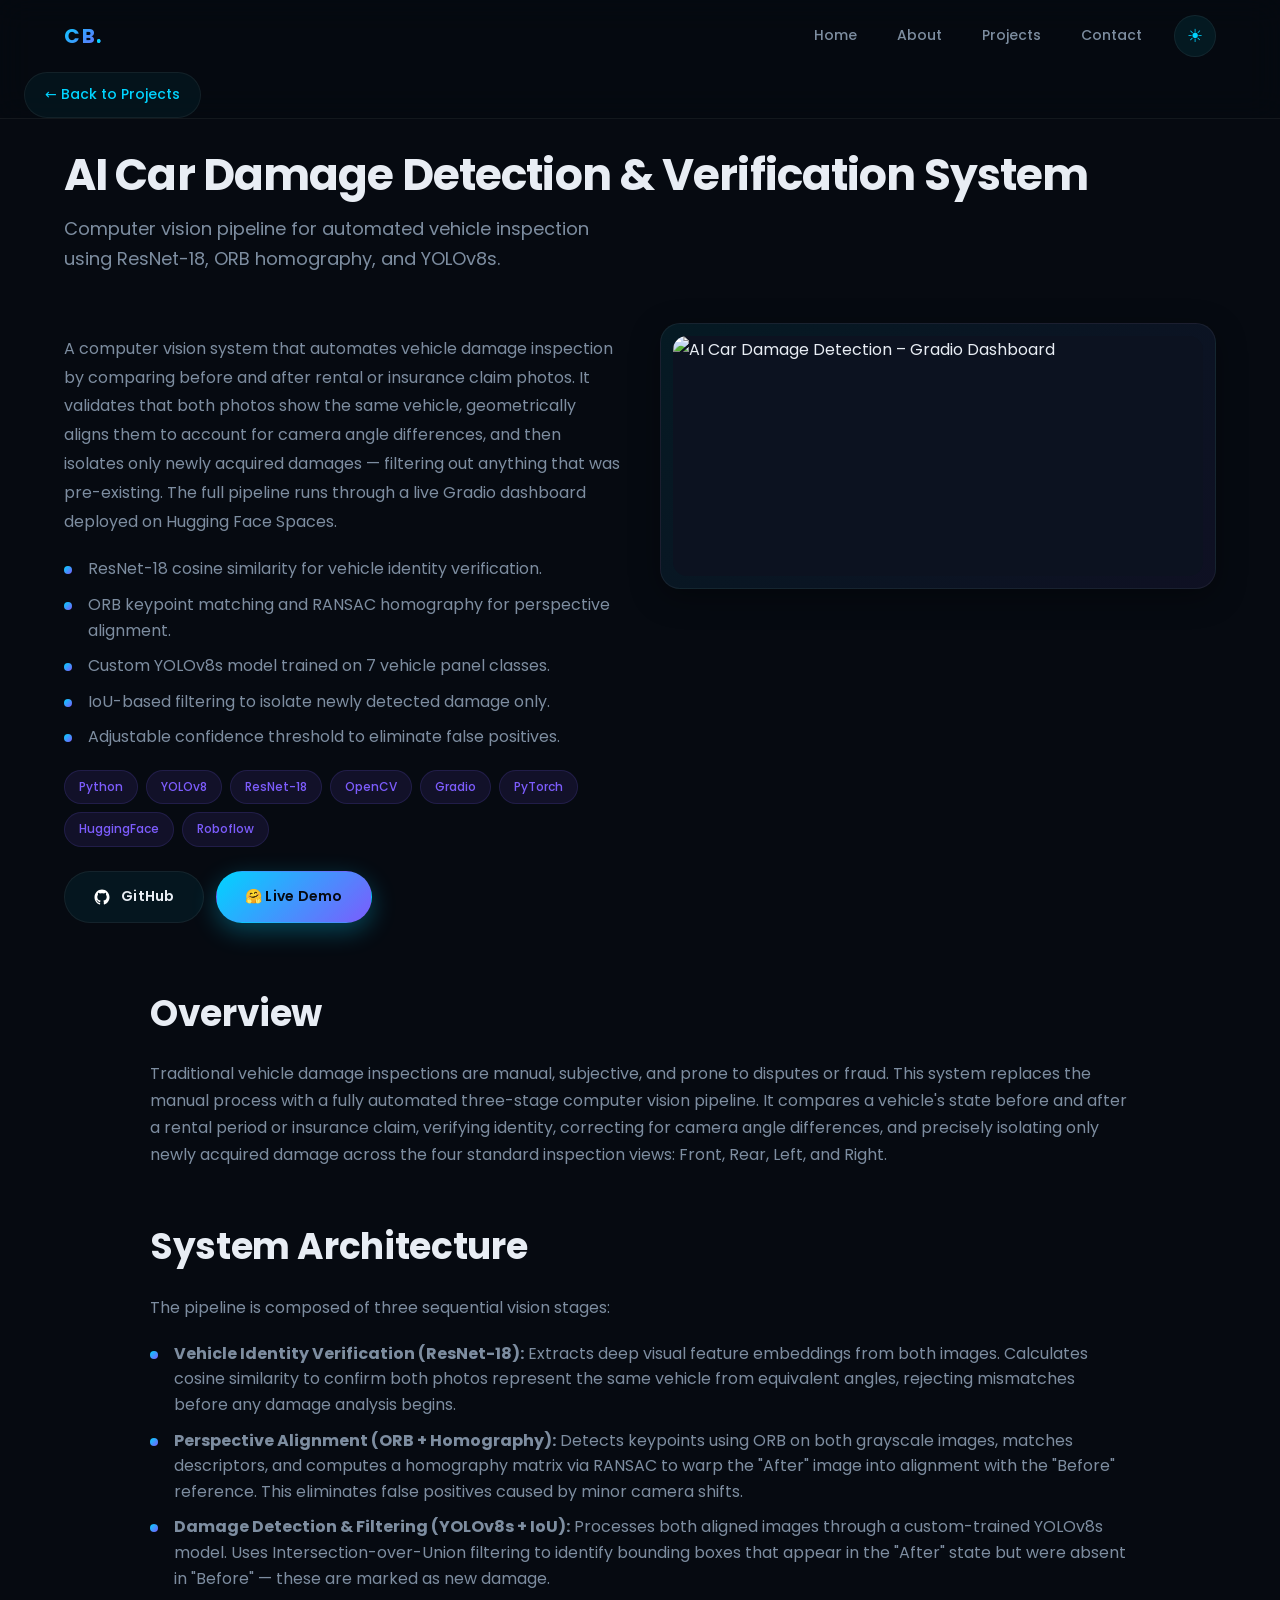
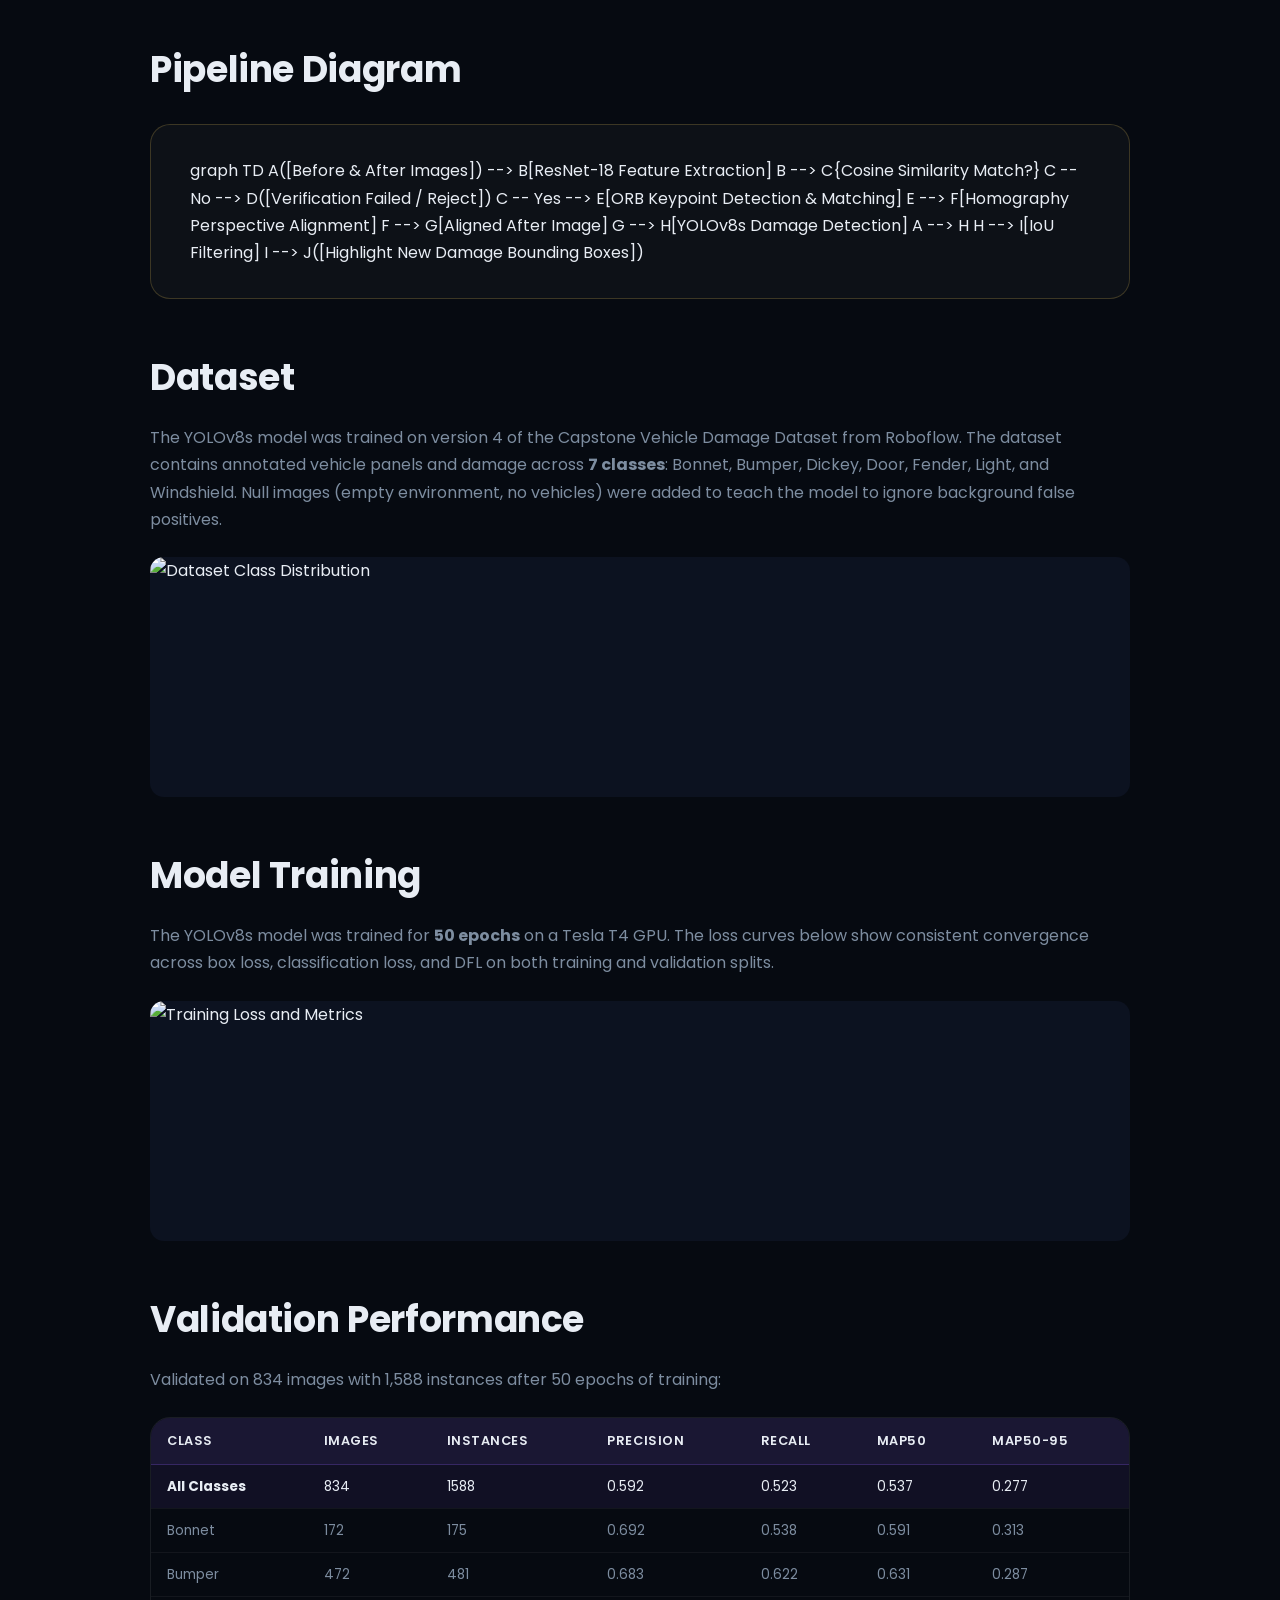
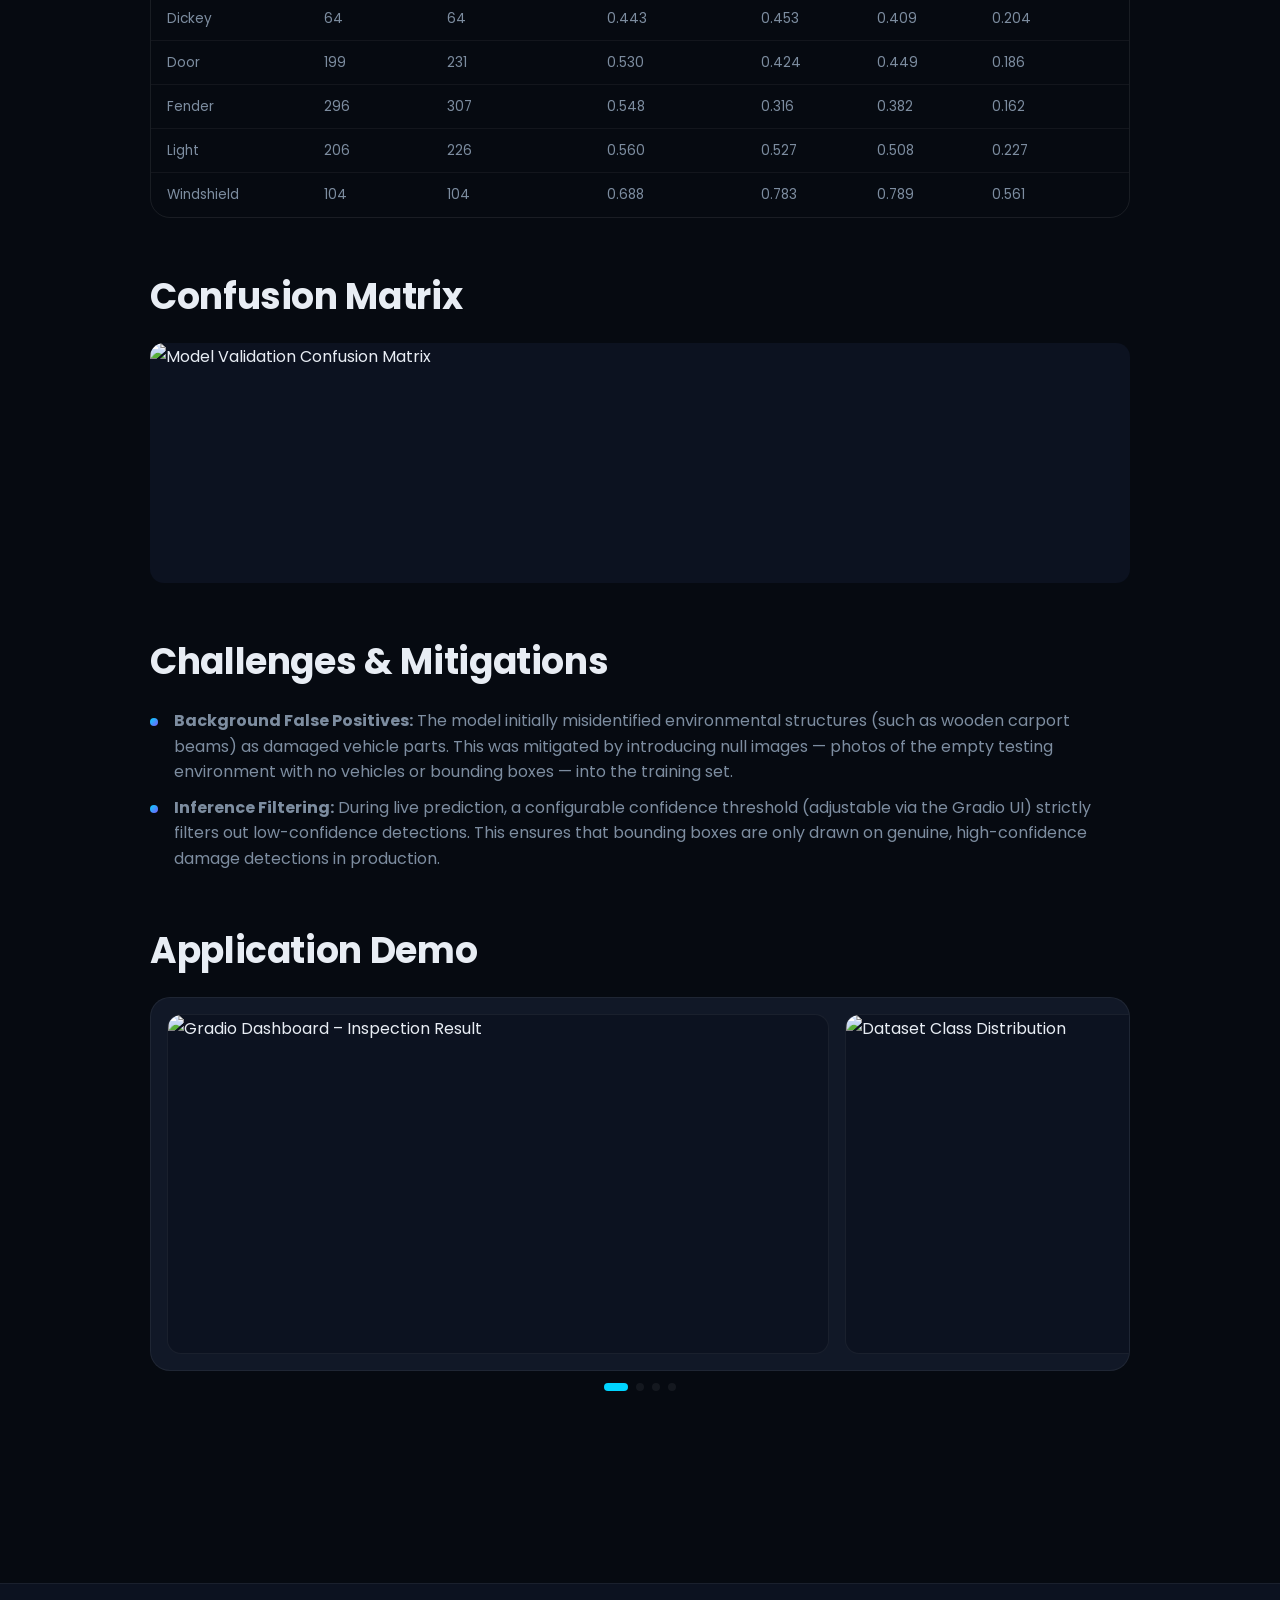
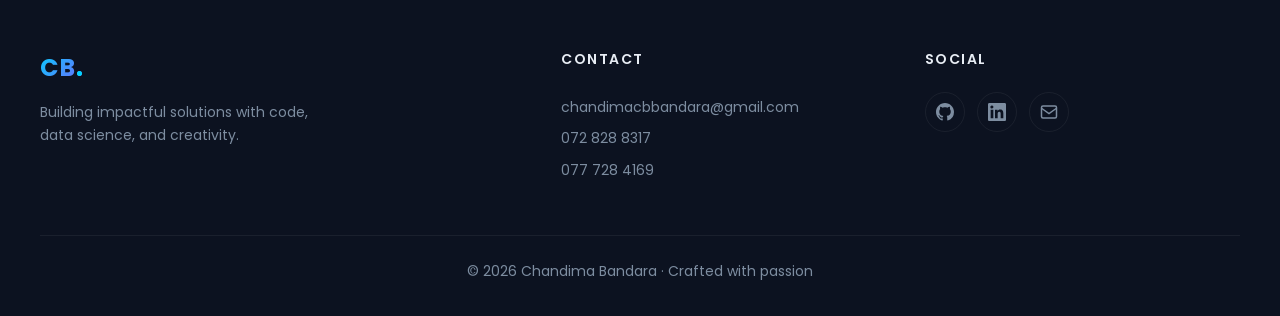
==== car-damage-detection.html @ 9c69cff6 "updated files with new project" ====
<!DOCTYPE html>
<html lang="en">
	<head>
		<meta charset="UTF-8" />
		<meta name="viewport" content="width=device-width, initial-scale=1.0" />
		<meta name="description" content="AI Car Damage Detection and Verification System – A computer vision pipeline using ResNet-18, ORB, and YOLOv8s to detect new vehicle damage between before/after inspection photos." />
		<title>AI Car Damage Detection | Chandima Bandara</title>
		<link rel="preconnect" href="https://fonts.googleapis.com" />
		<link rel="preconnect" href="https://fonts.gstatic.com" crossorigin />
		<link href="https://fonts.googleapis.com/css2?family=Poppins:wght@300;400;500;600;700&display=swap" rel="stylesheet" />
		<link rel="icon" type="image/svg+xml" href="assets/icons/favicon.svg" />
		<link rel="stylesheet" href="css/styles.css" />
		<!-- Mermaid.js for pipeline diagram -->
		<script src="https://cdn.jsdelivr.net/npm/mermaid@10/dist/mermaid.min.js"></script>
	</head>
	<body class="theme-dark">
		<!-- Page Loader -->
		<div class="page-loader">
			<div class="loader-spinner"></div>
		</div>

		<div class="scroll-progress" id="scrollProgress"></div>

		<header class="site-header" id="siteHeader">
			<nav class="navbar">
				<a class="logo" href="index.html">CB<span class="logo-dot">.</span></a>
				<button class="nav-toggle" aria-label="Open menu">
					<span></span><span></span><span></span>
				</button>
				<div class="nav-links">
					<a href="index.html#home">Home</a>
					<a href="index.html#about">About</a>
					<a href="index.html#projects">Projects</a>
					<a href="index.html#contact">Contact</a>
				</div>
				<button class="theme-toggle" aria-label="Toggle dark mode">
					<span class="theme-icon">☀</span>
				</button>
			</nav>
			<a class="back-home" href="index.html#projects">← Back to Projects</a>
		</header>

		<main>
			<section class="project-page section reveal-scale">
				<div class="section-heading">
					<h1>AI Car Damage Detection &amp; Verification System</h1>
					<p>Computer vision pipeline for automated vehicle inspection using ResNet-18, ORB homography, and YOLOv8s.</p>
				</div>

				<div class="project-detail">
					<div class="project-text reveal-left">
						<p>
							A computer vision system that automates vehicle damage inspection by comparing
							before and after rental or insurance claim photos. It validates that both
							photos show the same vehicle, geometrically aligns them to account for camera
							angle differences, and then isolates only newly acquired damages — filtering
							out anything that was pre-existing. The full pipeline runs through a live
							Gradio dashboard deployed on Hugging Face Spaces.
						</p>
						<ul>
							<li>ResNet-18 cosine similarity for vehicle identity verification.</li>
							<li>ORB keypoint matching and RANSAC homography for perspective alignment.</li>
							<li>Custom YOLOv8s model trained on 7 vehicle panel classes.</li>
							<li>IoU-based filtering to isolate newly detected damage only.</li>
							<li>Adjustable confidence threshold to eliminate false positives.</li>
						</ul>
						<div class="tag-group stagger-children">
							<span>Python</span>
							<span>YOLOv8</span>
							<span>ResNet-18</span>
							<span>OpenCV</span>
							<span>Gradio</span>
							<span>PyTorch</span>
							<span>HuggingFace</span>
							<span>Roboflow</span>
						</div>
						<div class="project-actions">
							<a
								class="btn ghost"
								href="https://github.com/chandimacbbandara/AI-Car-Damage-Detection-System"
								target="_blank"
								rel="noopener"
							>
								<img src="assets/icons/github.svg" alt="GitHub" />
								GitHub
							</a>
							<a
								class="btn primary"
								href="https://huggingface.co/spaces/chandimabandara/AI-Car-Damage-Detection-System"
								target="_blank"
								rel="noopener"
							>
								🤗 Live Demo
							</a>
						</div>
					</div>
					<div class="project-media reveal-right">
						<div class="image-frame">
							<img
								src="https://raw.githubusercontent.com/chandimacbbandara/AI-Car-Damage-Detection-System/main/evidence/Screenshot%20from%202026-06-09%2014-32-03.png"
								alt="AI Car Damage Detection – Gradio Dashboard"
								data-lightbox="car-damage"
							/>
						</div>
					</div>
				</div>

				<!-- Overview -->
				<div class="media-section reveal">
					<h2>Overview</h2>
					<p>
						Traditional vehicle damage inspections are manual, subjective, and prone to
						disputes or fraud. This system replaces the manual process with a fully
						automated three-stage computer vision pipeline. It compares a vehicle's
						state before and after a rental period or insurance claim, verifying
						identity, correcting for camera angle differences, and precisely isolating
						only newly acquired damage across the four standard inspection views:
						Front, Rear, Left, and Right.
					</p>
				</div>

				<!-- System Architecture -->
				<div class="media-section reveal">
					<h2>System Architecture</h2>
					<p>The pipeline is composed of three sequential vision stages:</p>
					<ul>
						<li>
							<strong>Vehicle Identity Verification (ResNet-18):</strong> Extracts deep visual
							feature embeddings from both images. Calculates cosine similarity to confirm
							both photos represent the same vehicle from equivalent angles, rejecting
							mismatches before any damage analysis begins.
						</li>
						<li>
							<strong>Perspective Alignment (ORB + Homography):</strong> Detects keypoints
							using ORB on both grayscale images, matches descriptors, and computes a
							homography matrix via RANSAC to warp the "After" image into alignment with the
							"Before" reference. This eliminates false positives caused by minor camera
							shifts.
						</li>
						<li>
							<strong>Damage Detection &amp; Filtering (YOLOv8s + IoU):</strong> Processes both
							aligned images through a custom-trained YOLOv8s model. Uses Intersection-over-Union
							filtering to identify bounding boxes that appear in the "After" state but were
							absent in "Before" — these are marked as new damage.
						</li>
					</ul>
				</div>

				<!-- Mermaid Pipeline Diagram -->
				<div class="media-section reveal">
					<h2>Pipeline Diagram</h2>
					<div class="mermaid-wrap">
						<div class="mermaid">
graph TD
    A([Before &amp; After Images]) --> B[ResNet-18 Feature Extraction]
    B --> C{Cosine Similarity Match?}
    C -- No --> D([Verification Failed / Reject])
    C -- Yes --> E[ORB Keypoint Detection &amp; Matching]
    E --> F[Homography Perspective Alignment]
    F --> G[Aligned After Image]
    G --> H[YOLOv8s Damage Detection]
    A --> H
    H --> I[IoU Filtering]
    I --> J([Highlight New Damage Bounding Boxes])
						</div>
					</div>
				</div>

				<!-- Dataset -->
				<div class="media-section reveal">
					<h2>Dataset</h2>
					<p>
						The YOLOv8s model was trained on version 4 of the Capstone Vehicle Damage
						Dataset from Roboflow. The dataset contains annotated vehicle panels and
						damage across <strong>7 classes</strong>: Bonnet, Bumper, Dickey, Door,
						Fender, Light, and Windshield. Null images (empty environment, no vehicles)
						were added to teach the model to ignore background false positives.
					</p>
					<div class="image-frame reveal-scale" style="margin-top: 1.5rem;">
						<img
							src="https://raw.githubusercontent.com/chandimacbbandara/AI-Car-Damage-Detection-System/main/evidence/dataset_class_distribution.png"
							alt="Dataset Class Distribution"
							data-lightbox="car-damage"
						/>
					</div>
				</div>

				<!-- Training -->
				<div class="media-section reveal">
					<h2>Model Training</h2>
					<p>
						The YOLOv8s model was trained for <strong>50 epochs</strong> on a Tesla T4
						GPU. The loss curves below show consistent convergence across box loss,
						classification loss, and DFL on both training and validation splits.
					</p>
					<div class="image-frame reveal-scale" style="margin-top: 1.5rem;">
						<img
							src="https://raw.githubusercontent.com/chandimacbbandara/AI-Car-Damage-Detection-System/main/evidence/results.png"
							alt="Training Loss and Metrics"
							data-lightbox="car-damage"
						/>
					</div>
				</div>

				<!-- Validation Performance Table -->
				<div class="media-section reveal">
					<h2>Validation Performance</h2>
					<p>Validated on 834 images with 1,588 instances after 50 epochs of training:</p>
					<div class="perf-table-wrap">
						<table class="perf-table">
							<thead>
								<tr>
									<th>Class</th>
									<th>Images</th>
									<th>Instances</th>
									<th>Precision</th>
									<th>Recall</th>
									<th>mAP50</th>
									<th>mAP50-95</th>
								</tr>
							</thead>
							<tbody>
								<tr class="highlight-row">
									<td><strong>All Classes</strong></td>
									<td>834</td>
									<td>1588</td>
									<td>0.592</td>
									<td>0.523</td>
									<td>0.537</td>
									<td>0.277</td>
								</tr>
								<tr>
									<td>Bonnet</td>
									<td>172</td>
									<td>175</td>
									<td>0.692</td>
									<td>0.538</td>
									<td>0.591</td>
									<td>0.313</td>
								</tr>
								<tr>
									<td>Bumper</td>
									<td>472</td>
									<td>481</td>
									<td>0.683</td>
									<td>0.622</td>
									<td>0.631</td>
									<td>0.287</td>
								</tr>
								<tr>
									<td>Dickey</td>
									<td>64</td>
									<td>64</td>
									<td>0.443</td>
									<td>0.453</td>
									<td>0.409</td>
									<td>0.204</td>
								</tr>
								<tr>
									<td>Door</td>
									<td>199</td>
									<td>231</td>
									<td>0.530</td>
									<td>0.424</td>
									<td>0.449</td>
									<td>0.186</td>
								</tr>
								<tr>
									<td>Fender</td>
									<td>296</td>
									<td>307</td>
									<td>0.548</td>
									<td>0.316</td>
									<td>0.382</td>
									<td>0.162</td>
								</tr>
								<tr>
									<td>Light</td>
									<td>206</td>
									<td>226</td>
									<td>0.560</td>
									<td>0.527</td>
									<td>0.508</td>
									<td>0.227</td>
								</tr>
								<tr>
									<td>Windshield</td>
									<td>104</td>
									<td>104</td>
									<td>0.688</td>
									<td>0.783</td>
									<td>0.789</td>
									<td>0.561</td>
								</tr>
							</tbody>
						</table>
					</div>
				</div>

				<!-- Confusion Matrix -->
				<div class="media-section reveal">
					<h2>Confusion Matrix</h2>
					<div class="image-frame reveal-scale">
						<img
							src="https://raw.githubusercontent.com/chandimacbbandara/AI-Car-Damage-Detection-System/main/evidence/confusion_matrix.png"
							alt="Model Validation Confusion Matrix"
							data-lightbox="car-damage"
						/>
					</div>
				</div>

				<!-- Challenges -->
				<div class="media-section reveal">
					<h2>Challenges &amp; Mitigations</h2>
					<ul>
						<li>
							<strong>Background False Positives:</strong> The model initially misidentified
							environmental structures (such as wooden carport beams) as damaged vehicle
							parts. This was mitigated by introducing null images — photos of the empty
							testing environment with no vehicles or bounding boxes — into the training set.
						</li>
						<li>
							<strong>Inference Filtering:</strong> During live prediction, a configurable
							confidence threshold (adjustable via the Gradio UI) strictly filters out
							low-confidence detections. This ensures that bounding boxes are only drawn on
							genuine, high-confidence damage detections in production.
						</li>
					</ul>
				</div>

				<!-- Screenshot Gallery -->
				<div class="media-section reveal-scale">
					<h2>Application Demo</h2>
					<div class="carousel" data-autoplay="5000">
						<div class="carousel-track">
							<img
								src="https://raw.githubusercontent.com/chandimacbbandara/AI-Car-Damage-Detection-System/main/evidence/Screenshot%20from%202026-06-09%2014-32-03.png"
								alt="Gradio Dashboard – Inspection Result"
								data-lightbox="car-damage"
							/>
							<img
								src="https://raw.githubusercontent.com/chandimacbbandara/AI-Car-Damage-Detection-System/main/evidence/dataset_class_distribution.png"
								alt="Dataset Class Distribution"
								data-lightbox="car-damage"
							/>
							<img
								src="https://raw.githubusercontent.com/chandimacbbandara/AI-Car-Damage-Detection-System/main/evidence/results.png"
								alt="Training Loss and Metrics"
								data-lightbox="car-damage"
							/>
							<img
								src="https://raw.githubusercontent.com/chandimacbbandara/AI-Car-Damage-Detection-System/main/evidence/confusion_matrix.png"
								alt="Confusion Matrix"
								data-lightbox="car-damage"
							/>
						</div>
					</div>
				</div>
			</section>
		</main>

		<footer class="site-footer">
			<div class="footer-grid">
				<div class="footer-brand">
					<a class="logo" href="index.html">CB<span class="logo-dot">.</span></a>
					<p>Building impactful solutions with code, data science, and creativity.</p>
				</div>
				<div class="footer-col">
					<h3>Contact</h3>
					<a href="mailto:chandimacbbandara@gmail.com">chandimacbbandara@gmail.com</a>
					<a href="tel:0728288317">072 828 8317</a>
					<a href="tel:0777284169">077 728 4169</a>
				</div>
				<div class="footer-col">
					<h3>Social</h3>
					<div class="social-row">
						<a href="https://github.com/chandimacbbandara" target="_blank" rel="noopener" aria-label="GitHub">
							<svg viewBox="0 0 24 24" fill="currentColor"><path d="M12 0C5.37 0 0 5.37 0 12c0 5.31 3.435 9.795 8.205 11.385.6.105.825-.255.825-.57 0-.285-.015-1.23-.015-2.235-3.015.555-3.795-.735-4.035-1.41-.135-.345-.72-1.41-1.23-1.695-.42-.225-1.02-.78-.015-.795.945-.015 1.62.87 1.845 1.23 1.08 1.815 2.805 1.305 3.495.99.105-.78.42-1.305.765-1.605-2.67-.3-5.46-1.335-5.46-5.925 0-1.305.465-2.385 1.23-3.225-.12-.3-.54-1.53.12-3.18 0 0 1.005-.315 3.3 1.23.96-.27 1.98-.405 3-.405s2.04.135 3 .405c2.295-1.56 3.3-1.23 3.3-1.23.66 1.65.24 2.88.12 3.18.765.84 1.23 1.905 1.23 3.225 0 4.605-2.805 5.625-5.475 5.925.435.375.81 1.095.81 2.22 0 1.605-.015 2.895-.015 3.3 0 .315.225.69.825.57A12.02 12.02 0 0024 12c0-6.63-5.37-12-12-12z"/></svg>
						</a>
						<a href="https://www.linkedin.com/in/chandima-bandara-b79aba301" target="_blank" rel="noopener" aria-label="LinkedIn">
							<svg viewBox="0 0 24 24" fill="currentColor"><path d="M22.23 0H1.77C.8 0 0 .77 0 1.72v20.56C0 23.23.8 24 1.77 24h20.46c.98 0 1.77-.77 1.77-1.72V1.72C24 .77 23.2 0 22.23 0zM7.12 20.45H3.56V9h3.56v11.45zM5.34 7.43a2.06 2.06 0 1 1 0-4.11 2.06 2.06 0 0 1 0 4.11zm15.11 13.02h-3.56v-5.6c0-1.34-.03-3.05-1.86-3.05-1.86 0-2.14 1.45-2.14 2.95v5.7H9.33V9h3.42v1.56h.05c.48-.9 1.64-1.85 3.37-1.85 3.6 0 4.27 2.37 4.27 5.45v6.29z"/></svg>
						</a>
						<a href="mailto:chandimacbbandara@gmail.com" aria-label="Email">
							<svg viewBox="0 0 24 24" fill="none" stroke="currentColor" stroke-width="2"><rect x="2" y="4" width="20" height="16" rx="2"/><path d="M22 7l-10 7L2 7"/></svg>
						</a>
					</div>
				</div>
			</div>
			<div class="footer-bottom">
				<p class="footer-copy">© 2026 Chandima Bandara · Crafted with passion</p>
			</div>
		</footer>

		<button class="scroll-top" id="scrollTop" aria-label="Scroll to top">
			<svg viewBox="0 0 24 24" fill="none" stroke="currentColor" stroke-width="2.5" stroke-linecap="round" stroke-linejoin="round"><path d="M18 15l-6-6-6 6"/></svg>
		</button>

		<div class="lightbox" id="lightbox" aria-hidden="true">
			<button class="lightbox-close" type="button" aria-label="Close image">×</button>
			<img class="lightbox-image" src="" alt="" />
		</div>

		<div class="cursor-glow"></div>

		<script src="js/main.js"></script>
		<script>
			mermaid.initialize({
				startOnLoad: true,
				theme: 'base',
				themeVariables: {
					background: '#0d1117',
					primaryColor: '#161b22',
					primaryTextColor: '#ffffff',
					primaryBorderColor: '#c8a84b',
					lineColor: '#c8a84b',
					secondaryColor: '#1c2128',
					tertiaryColor: '#0d1117',
					clusterBkg: '#1c2128',
					edgeLabelBackground: '#0d1117',
					fontFamily: 'Poppins, sans-serif',
					fontSize: '13px',
					nodeBorder: '#c8a84b',
					nodeTextColor: '#ffffff',
					mainBkg: '#161b22',
					titleColor: '#ffffff',
					arrowheadColor: '#c8a84b',
					labelBackground: '#161b22',
					labelTextColor: '#ffffff'
				}
			});
		</script>
	</body>
</html>
---- css/styles.css ----
/* ================================================================
   CHANDIMA BANDARA – PORTFOLIO
   Premium Design System v2
   ================================================================ */

/* ==================== DESIGN TOKENS ==================== */
:root {
  /* Palette – Dark */
  --bg: #060a11;
  --bg-alt: #0c1220;
  --bg-card: #111827;
  --bg-elevated: #1a2332;
  --text: #e8edf4;
  --text-secondary: #7d8da0;
  --primary: #00d4ff;
  --primary-rgb: 0, 212, 255;
  --accent: #7c5cfc;
  --accent-rgb: 124, 92, 252;
  --gradient: linear-gradient(135deg, var(--primary), var(--accent));
  --gradient-subtle: linear-gradient(135deg, rgba(var(--primary-rgb), 0.08), rgba(var(--accent-rgb), 0.08));
  --border: rgba(255, 255, 255, 0.06);
  --border-hover: rgba(var(--primary-rgb), 0.3);
  --shadow-xs: 0 1px 3px rgba(0, 0, 0, 0.2);
  --shadow-sm: 0 4px 12px rgba(0, 0, 0, 0.25);
  --shadow-md: 0 8px 30px rgba(0, 0, 0, 0.35);
  --shadow-lg: 0 24px 64px rgba(0, 0, 0, 0.45);
  --shadow-glow: 0 0 40px rgba(var(--primary-rgb), 0.12);
  --header-bg: rgba(6, 10, 17, 0.82);

  /* Radius */
  --r-sm: 8px;
  --r-md: 14px;
  --r-lg: 20px;
  --r-xl: 28px;
  --r-full: 999px;

  /* Typography scale */
  --fs-xs: 0.75rem;
  --fs-sm: 0.875rem;
  --fs-base: 1rem;
  --fs-lg: 1.125rem;
  --fs-xl: 1.25rem;
  --fs-2xl: 1.5rem;
  --fs-3xl: clamp(1.75rem, 3vw, 2.25rem);
  --fs-4xl: clamp(2rem, 4vw, 2.75rem);
  --fs-hero: clamp(2.25rem, 5vw, 3.5rem);

  /* Spacing */
  --section-py: 100px;
  --container: 1200px;
  --header-h: 72px;
  --gap: 24px;

  /* Motion */
  --ease: cubic-bezier(0.16, 1, 0.3, 1);
  --ease-bounce: cubic-bezier(0.34, 1.56, 0.64, 1);
  --dur-fast: 0.2s;
  --dur: 0.35s;
  --dur-slow: 0.6s;
}

body.theme-light {
  --bg: #f4f6fb;
  --bg-alt: #ffffff;
  --bg-card: #ffffff;
  --bg-elevated: #eef1f7;
  --text: #0f1729;
  --text-secondary: #556170;
  --primary: #0066ff;
  --primary-rgb: 0, 102, 255;
  --accent: #7c5cfc;
  --accent-rgb: 124, 92, 252;
  --border: rgba(0, 0, 0, 0.07);
  --border-hover: rgba(0, 102, 255, 0.25);
  --shadow-xs: 0 1px 3px rgba(0, 0, 0, 0.04);
  --shadow-sm: 0 4px 12px rgba(0, 0, 0, 0.06);
  --shadow-md: 0 8px 30px rgba(0, 0, 0, 0.08);
  --shadow-lg: 0 24px 64px rgba(0, 0, 0, 0.12);
  --shadow-glow: 0 0 40px rgba(0, 102, 255, 0.06);
  --header-bg: rgba(244, 246, 251, 0.88);
}

/* ==================== RESET & BASE ==================== */
*,
*::before,
*::after {
  box-sizing: border-box;
  margin: 0;
  padding: 0;
}

html {
  scroll-behavior: smooth;
  -webkit-text-size-adjust: 100%;
}

body {
  font-family: "Poppins", system-ui, -apple-system, sans-serif;
  font-size: var(--fs-base);
  font-weight: 400;
  line-height: 1.7;
  color: var(--text);
  background: var(--bg);
  overflow-x: hidden;
  -webkit-font-smoothing: antialiased;
}

body.no-scroll {
  overflow: hidden;
}

a {
  color: inherit;
  text-decoration: none;
}

img {
  max-width: 100%;
  display: block;
}

ul {
  list-style: none;
}

/* ==================== SCROLL PROGRESS BAR ==================== */
.scroll-progress {
  position: fixed;
  top: 0;
  left: 0;
  height: 3px;
  width: 0%;
  background: var(--gradient);
  z-index: 9999;
  transition: width 0.1s linear;
  border-radius: 0 2px 2px 0;
}

/* ==================== HEADER & NAV ==================== */
.site-header {
  position: sticky;
  top: 0;
  z-index: 1000;
  background: var(--header-bg);
  backdrop-filter: blur(16px);
  -webkit-backdrop-filter: blur(16px);
  border-bottom: 1px solid var(--border);
  transition: box-shadow var(--dur) var(--ease), border-color var(--dur) var(--ease);
}

.site-header.scrolled {
  box-shadow: var(--shadow-md);
  border-bottom-color: rgba(var(--primary-rgb), 0.08);
}

.navbar {
  max-width: var(--container);
  margin: 0 auto;
  padding: 0 var(--gap);
  height: var(--header-h);
  display: flex;
  align-items: center;
  gap: 16px;
}

/* Logo */
.logo {
  font-weight: 700;
  font-size: var(--fs-xl);
  letter-spacing: 1.5px;
  background: var(--gradient);
  -webkit-background-clip: text;
  background-clip: text;
  color: transparent;
  transition: transform var(--dur-fast) var(--ease);
}

.logo:hover {
  transform: scale(1.05);
}

.logo-dot {
  color: var(--primary);
}

/* Nav links */
.nav-links {
  display: flex;
  gap: 8px;
  margin-left: auto;
}

.nav-links a {
  position: relative;
  padding: 8px 16px;
  font-size: var(--fs-sm);
  font-weight: 500;
  color: var(--text-secondary);
  border-radius: var(--r-sm);
  transition: color var(--dur) var(--ease), background var(--dur) var(--ease);
}

.nav-links a::after {
  content: "";
  position: absolute;
  bottom: 2px;
  left: 16px;
  right: 16px;
  height: 2px;
  background: var(--gradient);
  border-radius: var(--r-full);
  transform: scaleX(0);
  transform-origin: center;
  transition: transform var(--dur) var(--ease);
}

.nav-links a:hover {
  color: var(--text);
  background: rgba(var(--primary-rgb), 0.06);
}

.nav-links a:hover::after,
.nav-links a.active::after {
  transform: scaleX(1);
}

/* Navbar Social Link (Subtle hover & connection) */
.nav-social-link {
  background: rgba(var(--primary-rgb), 0.08);
  border: 1px solid var(--border);
  color: var(--primary);
  width: 42px;
  height: 42px;
  border-radius: var(--r-full);
  display: grid;
  place-items: center;
  transition: transform var(--dur-fast) var(--ease-bounce),
    background var(--dur) var(--ease),
    border-color var(--dur) var(--ease);
}

.nav-social-link:hover {
  transform: scale(1.08);
  background: rgba(var(--primary-rgb), 0.15);
  border-color: var(--border-hover);
  color: #fff;
}

.nav-social-link svg {
  width: 20px;
  height: 20px;
  fill: currentColor;
}

/* Theme toggle */
.theme-toggle {
  background: rgba(var(--primary-rgb), 0.08);
  border: 1px solid var(--border);
  color: var(--primary);
  width: 42px;
  height: 42px;
  border-radius: var(--r-full);
  cursor: pointer;
  display: grid;
  place-items: center;
  font-size: var(--fs-lg);
  transition: transform var(--dur-fast) var(--ease-bounce),
    background var(--dur) var(--ease),
    border-color var(--dur) var(--ease);
}

.theme-toggle:hover {
  transform: scale(1.1) rotate(15deg);
  background: rgba(var(--primary-rgb), 0.15);
  border-color: var(--border-hover);
}

/* Hamburger */
.nav-toggle {
  display: none;
  flex-direction: column;
  gap: 5px;
  background: transparent;
  border: none;
  cursor: pointer;
  padding: 6px;
}

.nav-toggle span {
  width: 22px;
  height: 2px;
  background: var(--text);
  border-radius: var(--r-full);
  transition: transform var(--dur) var(--ease), opacity var(--dur) var(--ease);
}

.nav-toggle.active span:nth-child(1) {
  transform: translateY(7px) rotate(45deg);
}

.nav-toggle.active span:nth-child(2) {
  opacity: 0;
}

.nav-toggle.active span:nth-child(3) {
  transform: translateY(-7px) rotate(-45deg);
}

/* ==================== LAYOUT ==================== */
main {
  max-width: var(--container);
  margin: 0 auto;
  padding: 0 var(--gap) 80px;
}

.section {
  padding: var(--section-py) 0 60px;
}

.section-heading {
  margin-bottom: 48px;
}

.section-heading h2,
.section-heading h1 {
  font-size: var(--fs-4xl);
  font-weight: 700;
  line-height: 1.2;
  margin-bottom: 12px;
  letter-spacing: -0.02em;
}

.section-heading p {
  font-size: var(--fs-lg);
  color: var(--text-secondary);
  max-width: 560px;
}

/* ==================== BUTTONS ==================== */
.btn {
  display: inline-flex;
  align-items: center;
  justify-content: center;
  gap: 10px;
  padding: 13px 28px;
  border-radius: var(--r-full);
  font-family: inherit;
  font-size: var(--fs-sm);
  font-weight: 600;
  letter-spacing: 0.02em;
  border: 1px solid transparent;
  cursor: pointer;
  position: relative;
  overflow: hidden;
  transition: transform var(--dur-fast) var(--ease-bounce),
    box-shadow var(--dur) var(--ease);
}

.btn::before {
  content: "";
  position: absolute;
  inset: 0;
  background: radial-gradient(circle at center, rgba(255, 255, 255, 0.2), transparent 65%);
  opacity: 0;
  transition: opacity var(--dur-fast);
}

.btn:hover {
  transform: translateY(-2px);
}

.btn:hover::before {
  opacity: 1;
}

.btn:active {
  transform: translateY(0);
}

.btn.primary {
  background: var(--gradient);
  color: #060a11;
  box-shadow: 0 8px 24px rgba(var(--primary-rgb), 0.3);
}

.btn.primary:hover {
  box-shadow: 0 12px 32px rgba(var(--primary-rgb), 0.4);
}

.btn.ghost {
  background: rgba(var(--primary-rgb), 0.06);
  border: 1px solid var(--border);
  color: var(--text);
}

.btn.ghost:hover {
  border-color: var(--border-hover);
  background: rgba(var(--primary-rgb), 0.1);
  box-shadow: var(--shadow-glow);
}

.btn.ghost img {
  width: 18px;
  height: 18px;
  filter: brightness(0) invert(1);
}

body.theme-light .btn.ghost img {
  filter: brightness(0);
}

/* ==================== HERO ==================== */
.hero {
  min-height: 85vh;
  display: grid;
  grid-template-columns: 1fr 1fr;
  gap: 48px;
  align-items: center;
  position: relative;
  padding: 80px var(--gap) 60px;
  overflow: hidden;
  width: 100vw;
  margin-left: calc(50% - 50vw);
  padding-left: max(var(--gap), calc((100vw - var(--container)) / 2 + var(--gap)));
  padding-right: max(var(--gap), calc((100vw - var(--container)) / 2 + var(--gap)));
}

/* Animated gradient orbs */
.hero::before,
.hero::after {
  content: "";
  position: absolute;
  border-radius: 50%;
  filter: blur(80px);
  z-index: 0;
  animation: orbit 18s ease-in-out infinite;
  pointer-events: none;
}

.hero::before {
  width: 500px;
  height: 500px;
  top: -15%;
  left: -8%;
  background: radial-gradient(circle, rgba(var(--primary-rgb), 0.2), transparent 70%);
}

.hero::after {
  width: 400px;
  height: 400px;
  bottom: -10%;
  right: -5%;
  background: radial-gradient(circle, rgba(var(--accent-rgb), 0.18), transparent 70%);
  animation-delay: -6s;
  animation-duration: 22s;
}

.hero-content,
.hero-image {
  position: relative;
  z-index: 1;
}

.eyebrow {
  display: inline-block;
  text-transform: uppercase;
  letter-spacing: 3px;
  color: var(--primary);
  font-weight: 600;
  font-size: var(--fs-xs);
  margin-bottom: 16px;
  padding: 6px 16px;
  background: rgba(var(--primary-rgb), 0.08);
  border: 1px solid rgba(var(--primary-rgb), 0.15);
  border-radius: var(--r-full);
}

.hero h1 {
  font-size: var(--fs-hero);
  font-weight: 700;
  line-height: 1.1;
  margin-bottom: 20px;
  letter-spacing: -0.03em;
}

.hero-subtitle {
  font-size: var(--fs-2xl);
  color: var(--text-secondary);
  min-height: 40px;
  font-weight: 300;
}

.typewriter {
  border-right: 2px solid var(--primary);
  padding-right: 4px;
  animation: blink-caret 0.8s step-end infinite;
}

.hero-actions {
  margin-top: 36px;
  display: flex;
  flex-wrap: wrap;
  gap: 16px;
}

.hero-social {
  display: flex;
  gap: 12px;
  margin-top: 32px;
}

.hero-social a {
  width: 44px;
  height: 44px;
  border-radius: var(--r-full);
  border: 1px solid var(--border);
  display: grid;
  place-items: center;
  color: var(--text-secondary);
  transition: color var(--dur) var(--ease),
    border-color var(--dur) var(--ease),
    transform var(--dur-fast) var(--ease-bounce),
    background var(--dur) var(--ease);
}

.hero-social a:hover {
  color: var(--primary);
  border-color: var(--border-hover);
  transform: translateY(-3px);
  background: rgba(var(--primary-rgb), 0.06);
}

.hero-social svg {
  width: 20px;
  height: 20px;
}

/* Profile frame with subtle styling */
.profile-frame {
  width: min(320px, 70vw);
  aspect-ratio: 1;
  border-radius: 50%;
  padding: 4px;
  background: var(--border);
  box-shadow: 0 12px 40px rgba(0, 0, 0, 0.4),
    0 0 30px rgba(var(--primary-rgb), 0.1);
  margin: 0 auto;
  position: relative;
  transition: transform var(--dur) var(--ease),
    background var(--dur) var(--ease),
    box-shadow var(--dur) var(--ease);
}

.profile-frame:hover {
  transform: scale(1.03);
  background: var(--gradient);
  box-shadow: 0 20px 50px rgba(0, 0, 0, 0.5),
    0 0 50px rgba(var(--primary-rgb), 0.25);
}

.profile-frame img {
  border-radius: 50%;
  width: 100%;
  height: 100%;
  object-fit: cover;
  background: var(--bg-card);
  position: relative;
  z-index: 1;
}

/* ==================== ABOUT ==================== */
.about-grid {
  display: grid;
  grid-template-columns: 1fr 1fr;
  gap: 40px;
  align-items: start;
}

.about-text p {
  font-size: var(--fs-lg);
  color: var(--text-secondary);
  line-height: 1.8;
}

.skills-grid {
  display: flex;
  flex-wrap: wrap;
  gap: 10px;
}

.badge {
  padding: 8px 18px;
  border-radius: var(--r-full);
  background: rgba(var(--primary-rgb), 0.06);
  border: 1px solid rgba(var(--primary-rgb), 0.12);
  color: var(--primary);
  font-size: var(--fs-sm);
  font-weight: 500;
  transition: transform var(--dur-fast) var(--ease-bounce),
    background var(--dur) var(--ease),
    border-color var(--dur) var(--ease),
    box-shadow var(--dur) var(--ease);
  cursor: default;
}

.badge:hover {
  transform: translateY(-2px) scale(1.04);
  background: rgba(var(--primary-rgb), 0.12);
  border-color: rgba(var(--primary-rgb), 0.25);
  box-shadow: 0 6px 20px rgba(var(--primary-rgb), 0.15);
}

/* ==================== PROJECT FILTERS ==================== */
.project-filters {
  display: flex;
  justify-content: center;
  align-items: center;
  flex-wrap: wrap;
  gap: 12px;
  margin-bottom: 40px;
}

.filter-btn {
  background: rgba(255, 255, 255, 0.03);
  border: 1px solid rgba(255, 255, 255, 0.08);
  color: var(--text-secondary);
  padding: 10px 24px;
  border-radius: 50px;
  font-size: 0.9rem;
  font-weight: 500;
  cursor: pointer;
  transition: all var(--dur) var(--ease);
}

.filter-btn:hover {
  background: rgba(255, 255, 255, 0.08);
  border-color: rgba(255, 255, 255, 0.2);
  color: var(--text-primary);
  transform: translateY(-2px);
}

.filter-btn.active {
  background: var(--gradient);
  border-color: transparent;
  color: #ffffff;
  box-shadow: 0 4px 15px rgba(139, 92, 246, 0.3);
}

/* ==================== PROJECTS GRID ==================== */
.projects-grid {
  display: grid;
  grid-template-columns: repeat(auto-fill, minmax(340px, 1fr));
  gap: 20px;
}

.project-card {
  background: var(--bg-card);
  border-radius: var(--r-lg);
  padding: 0;
  border: 1px solid var(--border);
  display: flex;
  flex-direction: column;
  gap: 14px;
  position: relative;
  overflow: hidden;
  transition: transform var(--dur) var(--ease),
    border-color var(--dur) var(--ease),
    box-shadow var(--dur) var(--ease),
    opacity var(--dur) var(--ease);
}

.card-body {
  padding: 24px 28px 28px;
  display: flex;
  flex-direction: column;
  gap: 12px;
  flex: 1;
  position: relative;
}

.project-card::before {
  content: "";
  position: absolute;
  inset: 0;
  background: var(--gradient-subtle);
  opacity: 0;
  transition: opacity var(--dur) var(--ease);
}

.project-card:hover {
  transform: translateY(-6px);
  border-color: rgba(var(--primary-rgb), 0.2);
  box-shadow: 0 16px 48px rgba(var(--primary-rgb), 0.1),
    var(--shadow-glow);
}

.project-card:hover::before {
  opacity: 1;
}

.project-card h3 {
  font-size: var(--fs-xl);
  font-weight: 600;
  position: relative;
  line-height: 1.3;
}

.project-card p {
  font-size: var(--fs-sm);
  color: var(--text-secondary);
  position: relative;
  line-height: 1.6;
}

.project-card-link {
  color: inherit;
}

.project-card .link {
  color: var(--primary);
  font-weight: 600;
  font-size: var(--fs-sm);
  position: relative;
  display: inline-flex;
  align-items: center;
  gap: 6px;
  transition: gap var(--dur) var(--ease);
}

.project-card:hover .link {
  gap: 10px;
}

/* ==================== PROJECT DETAIL PAGES ==================== */
.back-home {
  display: inline-flex;
  align-items: center;
  gap: 8px;
  margin: 0 var(--gap);
  padding: 10px 20px;
  border-radius: var(--r-full);
  border: 1px solid var(--border);
  color: var(--primary);
  background: rgba(var(--primary-rgb), 0.05);
  font-size: var(--fs-sm);
  font-weight: 500;
  position: sticky;
  top: calc(var(--header-h) + 8px);
  z-index: 900;
  transition: background var(--dur) var(--ease),
    border-color var(--dur) var(--ease),
    transform var(--dur-fast) var(--ease);
}

.back-home:hover {
  background: rgba(var(--primary-rgb), 0.1);
  border-color: var(--border-hover);
  transform: translateX(-4px);
}

.projects-page {
  padding-top: 40px;
}

.project-page {
  padding-top: 30px;
}

.project-detail {
  display: grid;
  grid-template-columns: 1fr 1fr;
  gap: 40px;
  align-items: start;
  margin-bottom: 60px;
}

.project-text h3 {
  font-size: var(--fs-xl);
  font-weight: 600;
  margin-bottom: 8px;
}

.project-text p {
  color: var(--text-secondary);
  font-size: var(--fs-base);
  margin: 12px 0 20px;
  line-height: 1.8;
}

.project-text ul {
  margin-bottom: 20px;
}

.project-text li {
  margin-bottom: 10px;
  position: relative;
  padding-left: 24px;
  font-size: var(--fs-base);
  color: var(--text-secondary);
  line-height: 1.6;
}

.project-text li::before {
  content: "";
  position: absolute;
  left: 0;
  top: 10px;
  width: 8px;
  height: 8px;
  border-radius: 50%;
  background: var(--gradient);
}

/* Tag group */
.tag-group {
  display: flex;
  flex-wrap: wrap;
  gap: 8px;
}

.tag-group span {
  font-size: var(--fs-xs);
  font-weight: 500;
  padding: 6px 14px;
  border-radius: var(--r-full);
  background: rgba(var(--accent-rgb), 0.1);
  color: var(--accent);
  border: 1px solid rgba(var(--accent-rgb), 0.15);
  transition: transform var(--dur-fast) var(--ease-bounce);
}

.tag-group span:hover {
  transform: scale(1.06);
}

/* Project actions */
.project-actions {
  display: flex;
  flex-wrap: wrap;
  gap: 12px;
  margin-top: 24px;
}

.project-meta {
  display: flex;
  flex-wrap: wrap;
  gap: 12px;
  margin: 14px 0 20px;
}

/* Project media */
.project-media .image-frame {
  border-radius: var(--r-lg);
  background: var(--gradient-subtle);
  padding: 12px;
  border: 1px solid var(--border);
  box-shadow: var(--shadow-md);
  transition: transform var(--dur) var(--ease), box-shadow var(--dur) var(--ease);
}

.project-media .image-frame:hover {
  transform: translateY(-4px);
  box-shadow: var(--shadow-lg);
}

.image-frame img {
  width: 100%;
  height: 100%;
  min-height: 240px;
  object-fit: cover;
  border-radius: calc(var(--r-lg) - 6px);
  background: var(--bg-alt);
}

.project-detail.reverse .project-text {
  order: 2;
}

/* ==================== MEDIA SECTIONS ==================== */
.media-section {
  margin-top: 48px;
}

.project-page .media-section {
  max-width: 980px;
  margin-left: auto;
  margin-right: auto;
}

.media-section h2 {
  font-size: var(--fs-3xl);
  font-weight: 700;
  margin-bottom: 16px;
  letter-spacing: -0.01em;
}

.media-section p {
  color: var(--text-secondary);
  font-size: var(--fs-base);
  margin-bottom: 20px;
  line-height: 1.7;
}

.media-section ul {
  margin-bottom: 20px;
}

.media-section li {
  margin-bottom: 10px;
  position: relative;
  padding-left: 24px;
  font-size: var(--fs-base);
  color: var(--text-secondary);
  line-height: 1.6;
}

.media-section li::before {
  content: "";
  position: absolute;
  left: 0;
  top: 10px;
  width: 8px;
  height: 8px;
  border-radius: 50%;
  background: var(--gradient);
}

/* Mermaid / pipeline diagram display */
.mermaid-wrap {
  margin-top: 1.5rem;
  border-radius: var(--r-lg);
  background: #0d1117;
  border: 1px solid #c8a84b40;
  padding: 2rem;
  overflow-x: auto;
  display: flex;
  justify-content: center;
}
.mermaid-wrap .mermaid {
  width: 100%;
  max-width: 900px;
}
.mermaid-wrap svg {
  width: 100%;
  height: auto;
  border-radius: var(--r-md);
}
.media-section code {
  background: rgba(139,92,246,0.15);
  border: 1px solid rgba(139,92,246,0.3);
  border-radius: 4px;
  padding: 0.1em 0.45em;
  font-size: 0.85em;
  color: var(--accent);
  font-family: 'Courier New', monospace;
}

/* Performance / Validation Table */
.perf-table-wrap {
  margin-top: 1.5rem;
  border-radius: var(--r-lg);
  overflow: hidden;
  border: 1px solid rgba(255,255,255,0.08);
  overflow-x: auto;
}

.perf-table {
  width: 100%;
  border-collapse: collapse;
  font-size: 0.85rem;
}

.perf-table thead tr {
  background: rgba(139, 92, 246, 0.15);
  border-bottom: 1px solid rgba(139, 92, 246, 0.3);
}

.perf-table thead th {
  padding: 12px 16px;
  text-align: left;
  font-weight: 600;
  color: var(--text-primary);
  white-space: nowrap;
  font-size: 0.8rem;
  text-transform: uppercase;
  letter-spacing: 0.04em;
}

.perf-table tbody tr {
  border-bottom: 1px solid rgba(255,255,255,0.05);
  transition: background var(--dur) var(--ease);
}

.perf-table tbody tr:last-child {
  border-bottom: none;
}

.perf-table tbody tr:hover {
  background: rgba(255,255,255,0.04);
}

.perf-table tbody td {
  padding: 10px 16px;
  color: var(--text-secondary);
}

.perf-table .highlight-row {
  background: rgba(139, 92, 246, 0.08);
}

.perf-table .highlight-row td {
  color: var(--text-primary);
}

/* Media grid */
.media-grid {
  display: grid;
  grid-template-columns: repeat(auto-fit, minmax(220px, 1fr));
  gap: 20px;
  margin-top: 20px;
}

.media-item {
  border-radius: var(--r-lg);
  border: 1px solid var(--border);
  background: var(--bg-card);
  padding: 12px;
  display: grid;
  gap: 10px;
  position: relative;
  overflow: hidden;
  transition: transform var(--dur) var(--ease),
    box-shadow var(--dur) var(--ease),
    border-color var(--dur) var(--ease);
}

.media-thumb {
  width: 100%;
  border-radius: calc(var(--r-lg) - 6px);
  border: 1px solid var(--border);
  background: var(--bg-alt);
  transition: transform var(--dur) var(--ease);
  cursor: zoom-in;
}

.media-item:hover {
  transform: translateY(-4px);
  box-shadow: var(--shadow-md);
  border-color: var(--border-hover);
}

.media-item:hover .media-thumb {
  transform: scale(1.03);
}

.media-label {
  color: var(--text-secondary);
  font-size: var(--fs-sm);
  font-weight: 500;
}

.media-tile {
  border-radius: var(--r-lg);
  border: 1px solid var(--border);
  padding: 20px;
  background: var(--bg-card);
  min-height: 140px;
  display: flex;
  flex-direction: column;
  justify-content: center;
  gap: 8px;
  color: var(--text-secondary);
  font-size: var(--fs-sm);
}

.media-tile span {
  color: var(--primary);
  font-weight: 600;
}

/* ==================== CAROUSEL ==================== */
.carousel {
  position: relative;
  overflow: hidden;
  border-radius: var(--r-lg);
  border: 1px solid var(--border);
  background: var(--bg-card);
  cursor: grab;
}

.carousel:active {
  cursor: grabbing;
}

.carousel-track {
  display: flex;
  gap: 16px;
  padding: 16px;
  scroll-snap-type: x mandatory;
  overflow-x: auto;
  scroll-behavior: smooth;
}

.carousel-track::-webkit-scrollbar {
  height: 6px;
}

.carousel-track::-webkit-scrollbar-track {
  background: transparent;
}

.carousel-track::-webkit-scrollbar-thumb {
  background: rgba(var(--primary-rgb), 0.3);
  border-radius: var(--r-full);
}

.carousel-track::-webkit-scrollbar-thumb:hover {
  background: rgba(var(--primary-rgb), 0.5);
}

.carousel-track img {
  flex: 0 0 70%;
  max-width: 70%;
  height: 340px;
  object-fit: cover;
  border-radius: var(--r-md);
  border: 1px solid var(--border);
  scroll-snap-align: center;
  background: var(--bg-alt);
  transition: transform var(--dur) var(--ease), box-shadow var(--dur) var(--ease);
}

.carousel-track img:hover {
  transform: scale(1.02);
  box-shadow: var(--shadow-sm);
}

.phone-carousel .carousel-track img {
  flex: 0 0 40%;
  max-width: 40%;
  height: 480px;
  object-fit: contain;
  padding: 8px;
  background: var(--bg-alt);
}

.carousel-track video {
  flex: 0 0 70%;
  max-width: 70%;
  border-radius: var(--r-md);
  border: 1px solid var(--border);
  scroll-snap-align: center;
  background: var(--bg-alt);
}

/* ==================== LIGHTBOX ==================== */
.lightbox {
  position: fixed;
  inset: 0;
  background: rgba(6, 10, 17, 0.92);
  backdrop-filter: blur(12px);
  -webkit-backdrop-filter: blur(12px);
  display: flex;
  align-items: center;
  justify-content: center;
  padding: 40px 24px;
  opacity: 0;
  pointer-events: none;
  transition: opacity var(--dur) var(--ease);
  z-index: 2000;
}

.lightbox.open {
  opacity: 1;
  pointer-events: auto;
}

.lightbox-image {
  max-width: min(92vw, 1100px);
  max-height: 90vh;
  border-radius: var(--r-lg);
  border: 1px solid rgba(255, 255, 255, 0.1);
  box-shadow: 0 40px 100px rgba(0, 0, 0, 0.5);
  transition: transform var(--dur) var(--ease);
}

.lightbox.open .lightbox-image {
  transform: scale(1);
}

.lightbox-close {
  position: absolute;
  top: 20px;
  right: 20px;
  width: 48px;
  height: 48px;
  border-radius: 50%;
  border: 1px solid rgba(255, 255, 255, 0.12);
  background: rgba(12, 18, 28, 0.9);
  backdrop-filter: blur(8px);
  color: #fff;
  font-size: 24px;
  cursor: pointer;
  display: grid;
  place-items: center;
  transition: transform var(--dur-fast) var(--ease-bounce),
    background var(--dur) var(--ease);
}

.lightbox-close:hover {
  transform: scale(1.1) rotate(90deg);
  background: rgba(255, 80, 80, 0.3);
}

/* ==================== FOOTER ==================== */
.site-footer {
  border-top: 1px solid var(--border);
  background: var(--bg-alt);
  padding: 64px var(--gap) 32px;
  margin-top: 40px;
}

.footer-grid {
  max-width: var(--container);
  margin: 0 auto 48px;
  display: grid;
  grid-template-columns: 1.5fr 1fr 1fr;
  gap: 48px;
}

.footer-brand .logo {
  font-size: var(--fs-2xl);
  display: inline-block;
  margin-bottom: 12px;
}

.footer-brand p {
  color: var(--text-secondary);
  font-size: var(--fs-sm);
  line-height: 1.7;
  max-width: 300px;
}

.footer-col h3 {
  font-size: var(--fs-sm);
  font-weight: 600;
  text-transform: uppercase;
  letter-spacing: 1.5px;
  color: var(--text);
  margin-bottom: 20px;
}

.footer-col a {
  display: block;
  color: var(--text-secondary);
  font-size: var(--fs-sm);
  padding: 4px 0;
  transition: color var(--dur) var(--ease), transform var(--dur-fast) var(--ease);
}

.footer-col a:hover {
  color: var(--primary);
  transform: translateX(4px);
}

.social-row {
  display: flex;
  gap: 12px;
  margin-top: 4px;
}

.social-row a {
  width: 40px;
  height: 40px;
  border-radius: var(--r-full);
  border: 1px solid var(--border);
  display: grid;
  place-items: center;
  color: var(--text-secondary);
  padding: 0;
  transition: color var(--dur) var(--ease),
    border-color var(--dur) var(--ease),
    transform var(--dur-fast) var(--ease-bounce),
    background var(--dur) var(--ease);
}

.social-row a:hover {
  color: var(--primary);
  border-color: var(--border-hover);
  transform: translateY(-3px) translateX(0);
  background: rgba(var(--primary-rgb), 0.06);
}

.social-row svg {
  width: 18px;
  height: 18px;
}

.footer-bottom {
  max-width: var(--container);
  margin: 0 auto;
  padding-top: 24px;
  border-top: 1px solid var(--border);
  display: flex;
  justify-content: center;
}

.footer-copy {
  font-size: var(--fs-sm);
  color: var(--text-secondary);
}

/* ==================== SCROLL TO TOP ==================== */
.scroll-top {
  position: fixed;
  bottom: 32px;
  right: 32px;
  width: 48px;
  height: 48px;
  border-radius: var(--r-full);
  background: var(--gradient);
  color: #060a11;
  border: none;
  cursor: pointer;
  display: grid;
  place-items: center;
  box-shadow: 0 8px 24px rgba(var(--primary-rgb), 0.3);
  opacity: 0;
  visibility: hidden;
  transform: translateY(16px);
  transition: opacity var(--dur) var(--ease),
    visibility var(--dur) var(--ease),
    transform var(--dur) var(--ease),
    box-shadow var(--dur) var(--ease);
  z-index: 800;
}

.scroll-top.visible {
  opacity: 1;
  visibility: visible;
  transform: translateY(0);
}

.scroll-top:hover {
  box-shadow: 0 12px 36px rgba(var(--primary-rgb), 0.45);
  transform: translateY(-3px);
}

.scroll-top svg {
  width: 20px;
  height: 20px;
}

/* ==================== REVEAL ANIMATIONS ==================== */
.reveal {
  opacity: 0;
  transform: translateY(30px);
  transition: opacity var(--dur-slow) var(--ease),
    transform var(--dur-slow) var(--ease);
}

.reveal-left {
  opacity: 0;
  transform: translateX(-30px);
  transition: opacity var(--dur-slow) var(--ease),
    transform var(--dur-slow) var(--ease);
}

.reveal-right {
  opacity: 0;
  transform: translateX(30px);
  transition: opacity var(--dur-slow) var(--ease),
    transform var(--dur-slow) var(--ease);
}

.reveal.is-visible,
.reveal-left.is-visible,
.reveal-right.is-visible {
  opacity: 1;
  transform: translate(0);
}

.reveal-scale {
  opacity: 0;
  transform: scale(0.95);
  transition: opacity var(--dur-slow) var(--ease), transform var(--dur-slow) var(--ease);
}

.reveal-scale.is-visible {
  opacity: 1;
  transform: scale(1);
}

/* Stagger children */
.stagger-children > *:nth-child(1) { transition-delay: 0s; }
.stagger-children > *:nth-child(2) { transition-delay: 0.08s; }
.stagger-children > *:nth-child(3) { transition-delay: 0.16s; }
.stagger-children > *:nth-child(4) { transition-delay: 0.24s; }
.stagger-children > *:nth-child(5) { transition-delay: 0.32s; }
.stagger-children > *:nth-child(6) { transition-delay: 0.4s; }
.stagger-children > *:nth-child(7) { transition-delay: 0.48s; }
.stagger-children > *:nth-child(8) { transition-delay: 0.56s; }
.stagger-children > *:nth-child(9) { transition-delay: 0.64s; }
.stagger-children > *:nth-child(10) { transition-delay: 0.72s; }
.stagger-children > *:nth-child(11) { transition-delay: 0.8s; }

/* ==================== KEYFRAMES ==================== */
@keyframes orbit {
  0%, 100% { transform: translate(0, 0); }
  25% { transform: translate(15px, -20px); }
  50% { transform: translate(-10px, 15px); }
  75% { transform: translate(20px, 10px); }
}

@keyframes blink-caret {
  50% { border-color: transparent; }
}

@keyframes fade-in-up {
  from {
    opacity: 0;
    transform: translateY(20px);
  }
  to {
    opacity: 1;
    transform: translateY(0);
  }
}

/* ==================== PAGE LOADER ==================== */
.page-loader {
  position: fixed;
  inset: 0;
  z-index: 10000;
  background: var(--bg);
  display: flex;
  align-items: center;
  justify-content: center;
  transition: opacity 0.5s var(--ease), visibility 0.5s var(--ease);
}

.page-loader.loaded {
  opacity: 0;
  visibility: hidden;
  pointer-events: none;
}

.loader-spinner {
  width: 40px;
  height: 40px;
  border: 3px solid var(--border);
  border-top-color: var(--primary);
  border-radius: 50%;
  animation: spin 0.8s linear infinite;
}

@keyframes spin {
  to { transform: rotate(360deg); }
}

/* ==================== HERO CANVAS ==================== */
#heroCanvas {
  position: absolute;
  inset: 0;
  width: 100%;
  height: 100%;
  z-index: 0;
  pointer-events: none;
}

/* ==================== HERO ENTRANCE ==================== */
.hero-entrance {
  opacity: 0;
  transform: translateY(24px);
  animation: hero-fade-in 0.8s var(--ease) forwards;
}

.hero-entrance-delay-1 { animation-delay: 0.1s; }
.hero-entrance-delay-2 { animation-delay: 0.25s; }
.hero-entrance-delay-3 { animation-delay: 0.4s; }
.hero-entrance-delay-4 { animation-delay: 0.55s; }
.hero-entrance-delay-5 { animation-delay: 0.7s; }

@keyframes hero-fade-in {
  to {
    opacity: 1;
    transform: translateY(0);
  }
}

/* ==================== PROJECT CARD LINKS ==================== */
.project-card-links {
  display: flex;
  gap: 20px;
  margin-top: auto;
  position: relative;
  z-index: 2;
}

/* ==================== CARD THUMBNAIL ==================== */
.card-thumb {
  width: 100%;
  height: 200px;
  overflow: hidden;
  position: relative;
  border-bottom: 1px solid var(--border);
}

.card-thumb img {
  width: 100%;
  height: 100%;
  object-fit: cover;
  transition: transform 0.5s var(--ease);
}

.project-card:hover .card-thumb img {
  transform: scale(1.08);
}

.card-category {
  position: absolute;
  top: 12px;
  left: 12px;
  padding: 4px 12px;
  border-radius: var(--r-full);
  background: rgba(6, 10, 17, 0.7);
  backdrop-filter: blur(8px);
  -webkit-backdrop-filter: blur(8px);
  color: var(--primary);
  font-size: var(--fs-xs);
  font-weight: 600;
  text-transform: uppercase;
  letter-spacing: 1px;
  z-index: 2;
  border: 1px solid rgba(var(--primary-rgb), 0.2);
}

body.theme-light .card-category {
  background: rgba(255, 255, 255, 0.8);
}

.card-tags {
  display: flex;
  flex-wrap: wrap;
  gap: 6px;
  margin-top: auto;
}

.card-tag {
  padding: 3px 10px;
  border-radius: var(--r-full);
  background: rgba(var(--accent-rgb), 0.1);
  color: var(--accent);
  font-size: 0.7rem;
  font-weight: 500;
  border: 1px solid rgba(var(--accent-rgb), 0.12);
}

/* ==================== STATS ROW ==================== */
.stats-row {
  display: grid;
  grid-template-columns: repeat(auto-fit, minmax(140px, 1fr));
  gap: 16px;
  margin-top: 32px;
}

.stat-card {
  text-align: center;
  padding: 24px 16px;
  border-radius: var(--r-lg);
  background: var(--bg-card);
  border: 1px solid var(--border);
  transition: transform var(--dur) var(--ease), border-color var(--dur) var(--ease), box-shadow var(--dur) var(--ease);
}

.stat-card:hover {
  transform: translateY(-4px);
  border-color: rgba(var(--primary-rgb), 0.2);
  box-shadow: var(--shadow-glow);
}

.stat-number {
  font-size: var(--fs-4xl);
  font-weight: 700;
  background: var(--gradient);
  -webkit-background-clip: text;
  -webkit-text-fill-color: transparent;
  background-clip: text;
  line-height: 1.2;
}

.stat-label {
  font-size: var(--fs-sm);
  color: var(--text-secondary);
  margin-top: 4px;
}

/* ==================== SKILL CATEGORIES ==================== */
.skill-categories {
  display: flex;
  flex-direction: column;
  gap: 20px;
}

.skill-category-label {
  font-size: var(--fs-xs);
  font-weight: 600;
  text-transform: uppercase;
  letter-spacing: 1.5px;
  color: var(--primary);
  margin-bottom: 8px;
}

.skill-category .skills-grid {
  margin-top: 0;
}

/* ==================== SCROLL SPY ==================== */
.nav-links a.active {
  color: var(--primary);
}

.nav-links a.active::after {
  transform: scaleX(1);
}

/* ==================== CURSOR GLOW ==================== */
.cursor-glow {
  position: fixed;
  width: 600px;
  height: 600px;
  border-radius: 50%;
  background: radial-gradient(circle, rgba(var(--primary-rgb), 0.06) 0%, transparent 70%);
  pointer-events: none;
  z-index: 0;
  transform: translate(-50%, -50%);
  transition: opacity 0.3s;
  opacity: 0;
}

.cursor-glow.active {
  opacity: 1;
}

@media (max-width: 900px) {
  .cursor-glow { display: none; }
}

/* ==================== CAROUSEL CONTROLS ==================== */
.carousel {
  position: relative;
}

.carousel-btn {
  position: absolute;
  top: 50%;
  transform: translateY(-50%);
  width: 44px;
  height: 44px;
  border-radius: 50%;
  background: rgba(6, 10, 17, 0.7);
  backdrop-filter: blur(8px);
  -webkit-backdrop-filter: blur(8px);
  border: 1px solid rgba(255, 255, 255, 0.1);
  color: #fff;
  font-size: 20px;
  cursor: pointer;
  display: grid;
  place-items: center;
  z-index: 10;
  opacity: 0;
  transition: opacity var(--dur) var(--ease), transform var(--dur) var(--ease), background var(--dur) var(--ease);
}

.carousel:hover .carousel-btn {
  opacity: 1;
}

.carousel-btn:hover {
  background: rgba(var(--primary-rgb), 0.3);
  transform: translateY(-50%) scale(1.1);
}

.carousel-btn.prev { left: 12px; }
.carousel-btn.next { right: 12px; }

body.theme-light .carousel-btn {
  background: rgba(255, 255, 255, 0.8);
  color: var(--text);
  border-color: var(--border);
}

body.theme-light .carousel-btn:hover {
  background: rgba(var(--primary-rgb), 0.15);
}

.carousel-dots {
  display: flex;
  justify-content: center;
  gap: 8px;
  padding: 12px 0;
}

.carousel-dot {
  width: 8px;
  height: 8px;
  border-radius: 50%;
  background: var(--border);
  border: none;
  cursor: pointer;
  transition: background var(--dur) var(--ease), transform var(--dur-fast) var(--ease-bounce), width var(--dur) var(--ease);
  padding: 0;
}

.carousel-dot.active {
  background: var(--primary);
  width: 24px;
  border-radius: var(--r-full);
}

.carousel-dot:hover {
  transform: scale(1.3);
}

/* ==================== LIGHTBOX NAVIGATION ==================== */
.lightbox-nav {
  position: absolute;
  top: 50%;
  transform: translateY(-50%);
  width: 52px;
  height: 52px;
  border-radius: 50%;
  background: rgba(12, 18, 28, 0.8);
  backdrop-filter: blur(8px);
  -webkit-backdrop-filter: blur(8px);
  border: 1px solid rgba(255, 255, 255, 0.1);
  color: #fff;
  font-size: 24px;
  cursor: pointer;
  display: grid;
  place-items: center;
  transition: background var(--dur) var(--ease), transform var(--dur-fast) var(--ease-bounce);
  z-index: 2010;
}

.lightbox-nav:hover {
  background: rgba(var(--primary-rgb), 0.3);
  transform: translateY(-50%) scale(1.1);
}

.lightbox-nav.prev { left: 20px; }
.lightbox-nav.next { right: 20px; }

.lightbox-counter {
  position: absolute;
  bottom: 20px;
  left: 50%;
  transform: translateX(-50%);
  color: rgba(255, 255, 255, 0.7);
  font-size: var(--fs-sm);
  font-weight: 500;
  background: rgba(12, 18, 28, 0.7);
  padding: 6px 16px;
  border-radius: var(--r-full);
  backdrop-filter: blur(8px);
  -webkit-backdrop-filter: blur(8px);
  z-index: 2010;
}

/* ==================== CONTACT SECTION ==================== */
.contact-section {
  padding: var(--section-py) 0 60px;
}

.contact-cards {
  display: grid;
  grid-template-columns: repeat(auto-fit, minmax(260px, 1fr));
  gap: 20px;
  margin-top: 32px;
}

.contact-card {
  padding: 32px 24px;
  border-radius: var(--r-lg);
  background: var(--bg-card);
  border: 1px solid var(--border);
  text-align: center;
  display: flex;
  flex-direction: column;
  align-items: center;
  gap: 14px;
  transition: transform var(--dur) var(--ease), border-color var(--dur) var(--ease), box-shadow var(--dur) var(--ease);
  text-decoration: none;
  color: inherit;
}

.contact-card:hover {
  transform: translateY(-6px);
  border-color: rgba(var(--primary-rgb), 0.25);
  box-shadow: 0 16px 48px rgba(var(--primary-rgb), 0.1), var(--shadow-glow);
}

.contact-card-icon {
  width: 56px;
  height: 56px;
  border-radius: var(--r-full);
  background: rgba(var(--primary-rgb), 0.08);
  border: 1px solid rgba(var(--primary-rgb), 0.15);
  display: grid;
  place-items: center;
  color: var(--primary);
  transition: background var(--dur) var(--ease), transform var(--dur-fast) var(--ease-bounce);
}

.contact-card:hover .contact-card-icon {
  background: rgba(var(--primary-rgb), 0.15);
  transform: scale(1.1);
}

.contact-card-icon svg {
  width: 24px;
  height: 24px;
}

.contact-card h3 {
  font-size: var(--fs-base);
  font-weight: 600;
}

.contact-card p {
  font-size: var(--fs-sm);
  color: var(--text-secondary);
  line-height: 1.5;
}

/* ==================== RESPONSIVE ==================== */
@media (max-width: 1024px) {
  .hero {
    grid-template-columns: 1fr;
    text-align: center;
    min-height: auto;
    padding-top: 60px;
    padding-bottom: 60px;
  }

  .hero-content {
    order: 2;
  }

  .hero-image {
    order: 1;
  }

  .hero-actions {
    justify-content: center;
  }

  .hero-social {
    justify-content: center;
  }

  .eyebrow {
    display: inline-block;
  }

  .profile-frame {
    width: min(260px, 60vw);
  }

  .about-grid {
    grid-template-columns: 1fr;
  }

  .project-detail {
    grid-template-columns: 1fr;
  }

  .project-detail.reverse .project-text {
    order: 0;
  }

  .footer-grid {
    grid-template-columns: 1fr;
    gap: 36px;
    text-align: center;
  }

  .footer-brand p {
    max-width: 100%;
  }

  .social-row {
    justify-content: center;
  }

  .stats-row {
    grid-template-columns: repeat(2, 1fr);
  }

  .contact-cards {
    grid-template-columns: 1fr;
    max-width: 400px;
    margin-left: auto;
    margin-right: auto;
  }
}

@media (max-width: 900px) {
  :root {
    --section-py: 72px;
  }

  .nav-links {
    position: absolute;
    top: var(--header-h);
    left: var(--gap);
    right: var(--gap);
    background: var(--bg-card);
    border: 1px solid var(--border);
    border-radius: var(--r-lg);
    padding: 16px 20px;
    flex-direction: column;
    gap: 4px;
    display: none;
    box-shadow: var(--shadow-lg);
  }

  .nav-links.open {
    display: flex;
    animation: fade-in-up var(--dur) var(--ease);
  }

  .nav-links a {
    padding: 12px 16px;
    font-size: var(--fs-base);
    border-radius: var(--r-sm);
  }

  .nav-links a::after {
    display: none;
  }

  .nav-toggle {
    display: flex;
    margin-left: auto;
  }

  .nav-social-link,
  .theme-toggle {
    margin-left: 0;
  }

  .projects-grid {
    grid-template-columns: 1fr;
  }

  .phone-carousel .carousel-track img {
    flex-basis: 65%;
    max-width: 65%;
    height: 380px;
  }
}

@media (max-width: 600px) {
  :root {
    --section-py: 56px;
    --gap: 16px;
    --header-h: 64px;
    --fs-hero: clamp(1.75rem, 7vw, 2.25rem);
  }

  .hero {
    padding-top: 40px;
    gap: 32px;
  }

  .hero-actions {
    flex-direction: column;
    align-items: center;
  }

  .btn {
    width: 100%;
    justify-content: center;
  }

  .hero-subtitle {
    font-size: var(--fs-lg);
  }

  .carousel-track img {
    flex-basis: 88%;
    max-width: 88%;
    height: 220px;
  }

  .carousel-track video {
    flex-basis: 88%;
    max-width: 88%;
  }

  .phone-carousel .carousel-track img {
    flex-basis: 80%;
    max-width: 80%;
    height: 320px;
  }

  .scroll-top {
    bottom: 20px;
    right: 20px;
    width: 44px;
    height: 44px;
  }

  .section-heading h1,
  .section-heading h2 {
    font-size: var(--fs-3xl);
  }

  .stats-row {
    grid-template-columns: 1fr 1fr;
    gap: 12px;
  }

  .stat-card {
    padding: 16px 12px;
  }

  .card-thumb {
    height: 160px;
  }
}
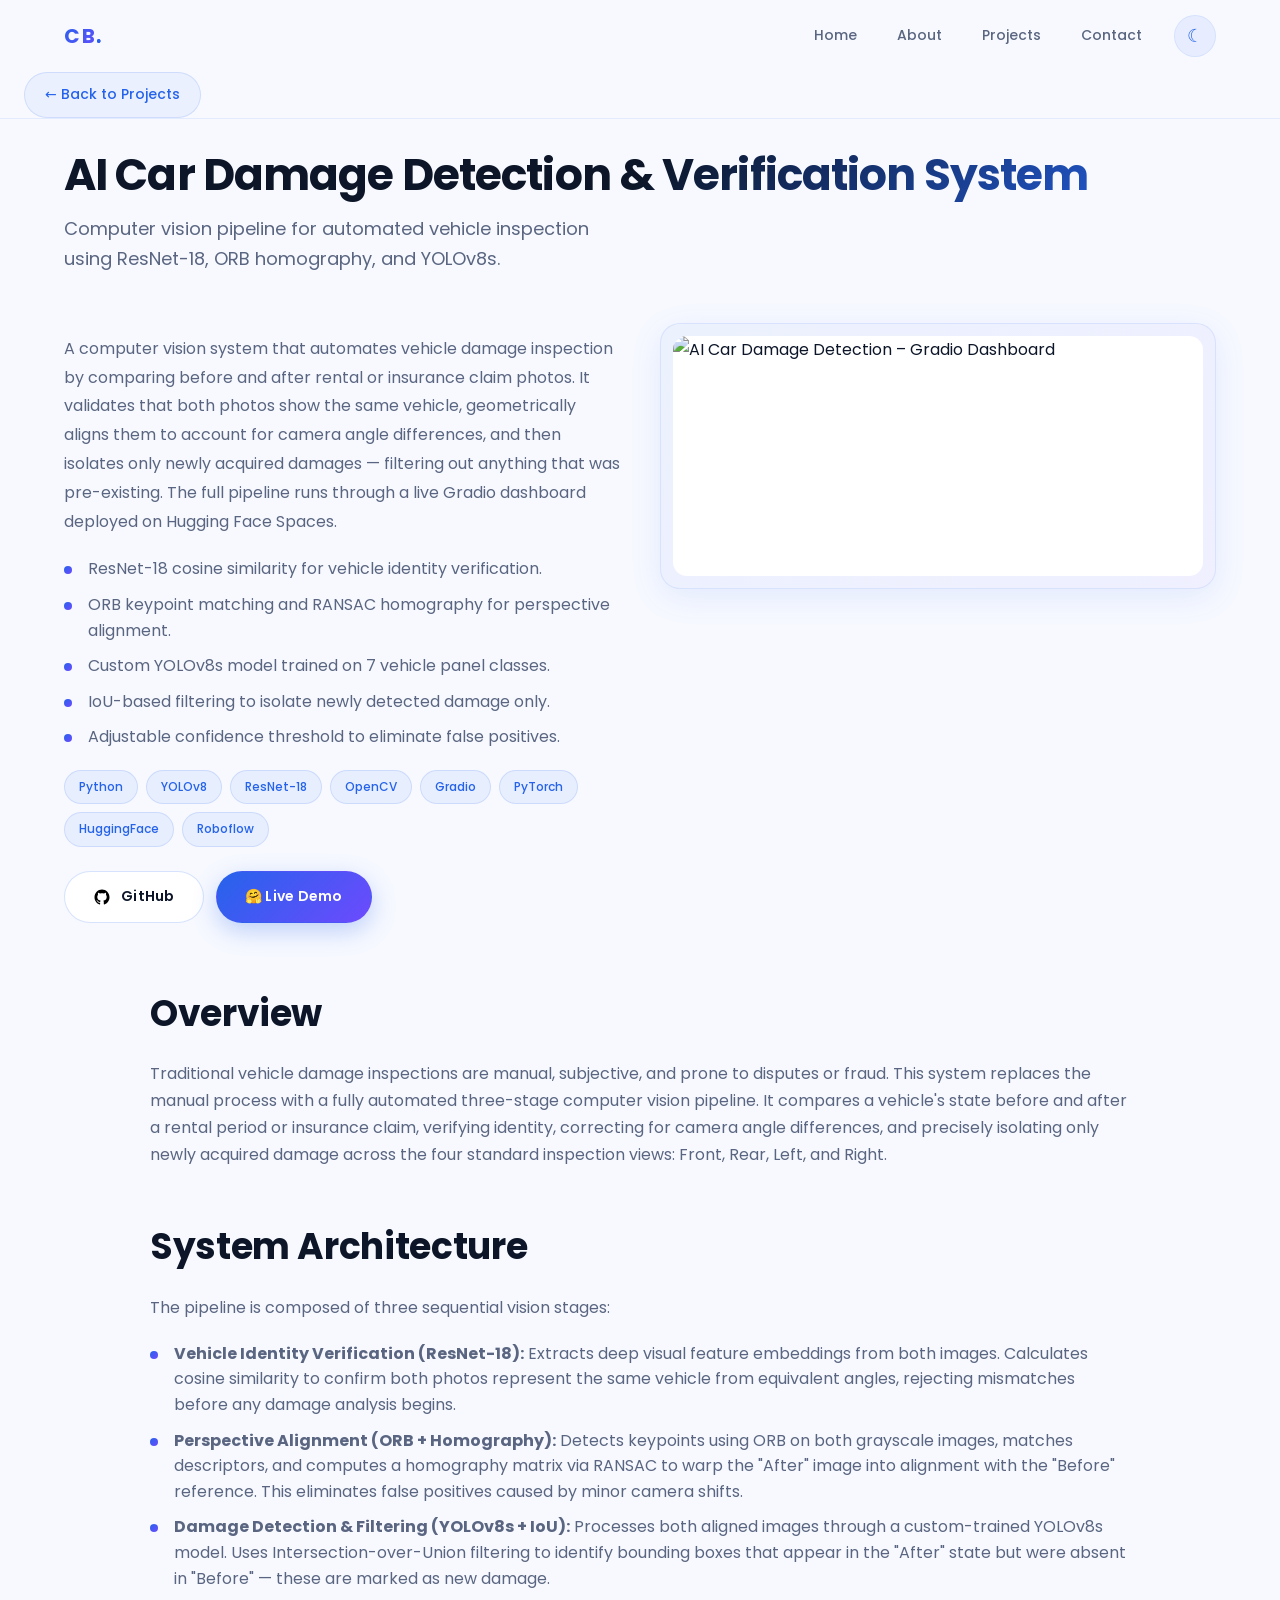
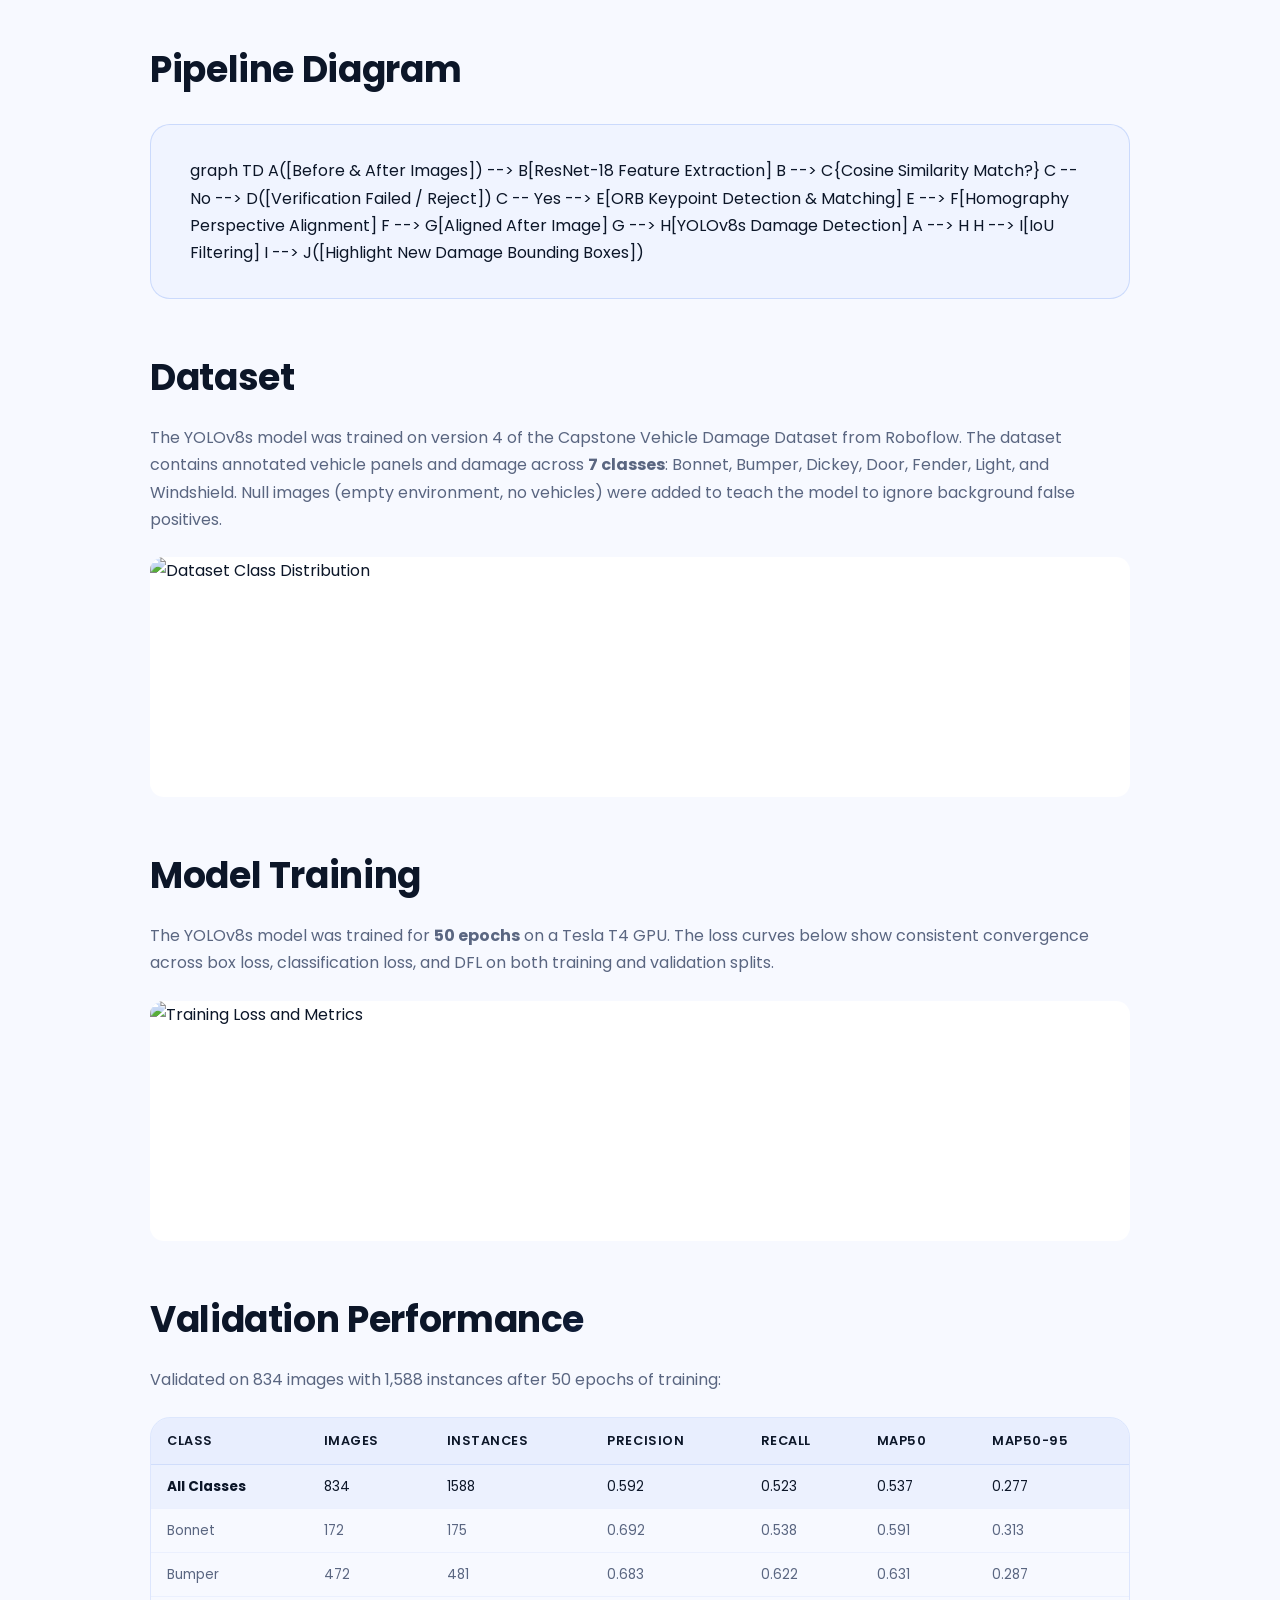
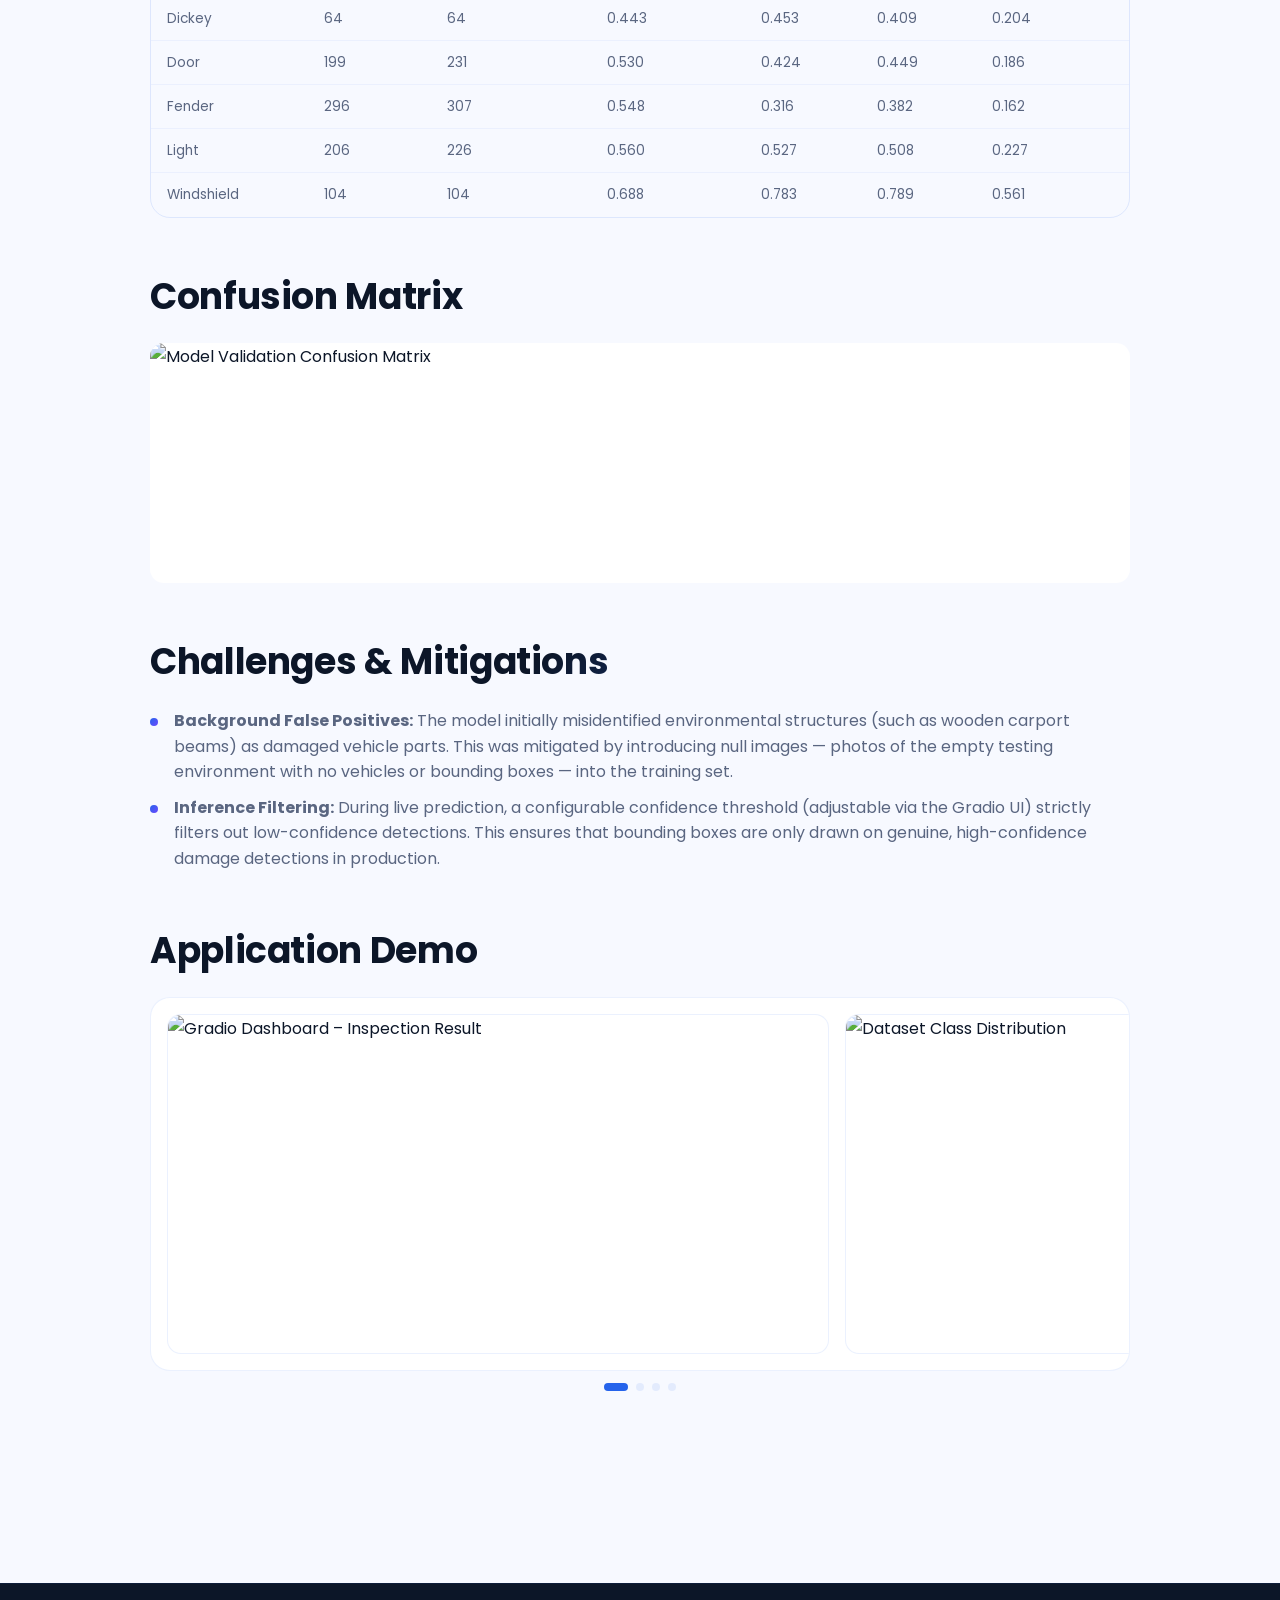
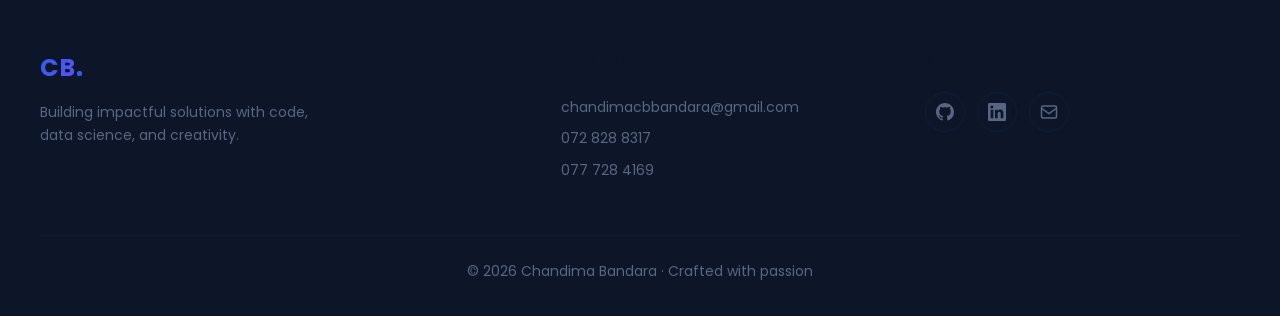
==== commit 1a14545d: "updated files with new project" ====
--- a/car-damage-detection.html
+++ b/car-damage-detection.html
@@ -13,7 +13,7 @@
 		<!-- Mermaid.js for pipeline diagram -->
 		<script src="https://cdn.jsdelivr.net/npm/mermaid@10/dist/mermaid.min.js"></script>
 	</head>
-	<body class="theme-dark">
+	<body class="theme-light">
 		<!-- Page Loader -->
 		<div class="page-loader">
 			<div class="loader-spinner"></div>
@@ -34,7 +34,7 @@
 					<a href="index.html#contact">Contact</a>
 				</div>
 				<button class="theme-toggle" aria-label="Toggle dark mode">
-					<span class="theme-icon">☀</span>
+					<span class="theme-icon">☾</span>
 				</button>
 			</nav>
 			<a class="back-home" href="index.html#projects">← Back to Projects</a>
--- a/css/styles.css
+++ b/css/styles.css
@@ -60,24 +60,311 @@
 }
 
 body.theme-light {
-  --bg: #f4f6fb;
+  /* Premium light palette */
+  --bg: #f7f9ff;
   --bg-alt: #ffffff;
   --bg-card: #ffffff;
-  --bg-elevated: #eef1f7;
-  --text: #0f1729;
-  --text-secondary: #556170;
-  --primary: #0066ff;
-  --primary-rgb: 0, 102, 255;
-  --accent: #7c5cfc;
-  --accent-rgb: 124, 92, 252;
-  --border: rgba(0, 0, 0, 0.07);
-  --border-hover: rgba(0, 102, 255, 0.25);
-  --shadow-xs: 0 1px 3px rgba(0, 0, 0, 0.04);
-  --shadow-sm: 0 4px 12px rgba(0, 0, 0, 0.06);
-  --shadow-md: 0 8px 30px rgba(0, 0, 0, 0.08);
-  --shadow-lg: 0 24px 64px rgba(0, 0, 0, 0.12);
-  --shadow-glow: 0 0 40px rgba(0, 102, 255, 0.06);
-  --header-bg: rgba(244, 246, 251, 0.88);
+  --bg-elevated: #eef2ff;
+  --text: #0c1628;
+  --text-primary: #0c1628;
+  --text-secondary: #5a6681;
+  --primary: #2563eb;
+  --primary-rgb: 37, 99, 235;
+  --accent: #6d4afe;
+  --accent-rgb: 109, 74, 254;
+  --gradient: linear-gradient(135deg, #2563eb, #6d4afe);
+  --gradient-subtle: linear-gradient(135deg, rgba(37,99,235,0.05), rgba(109,74,254,0.05));
+  --border: rgba(37, 99, 235, 0.09);
+  --border-hover: rgba(37, 99, 235, 0.28);
+  --shadow-xs: 0 1px 4px rgba(37, 99, 235, 0.06);
+  --shadow-sm: 0 4px 16px rgba(37, 99, 235, 0.08);
+  --shadow-md: 0 8px 32px rgba(37, 99, 235, 0.10);
+  --shadow-lg: 0 24px 64px rgba(37, 99, 235, 0.13);
+  --shadow-glow: 0 0 40px rgba(37, 99, 235, 0.08);
+  --header-bg: rgba(247, 249, 255, 0.93);
+}
+
+/* ================================================================
+   LIGHT THEME — COMPONENT OVERRIDES
+   ================================================================ */
+
+/* Header */
+body.theme-light .site-header.scrolled {
+  box-shadow: 0 4px 24px rgba(37,99,235,0.10);
+  border-bottom-color: rgba(37,99,235,0.10);
+}
+
+/* Scroll progress */
+body.theme-light .scroll-progress {
+  background: linear-gradient(90deg, #2563eb, #6d4afe);
+}
+
+/* Buttons */
+body.theme-light .btn.primary {
+  color: #ffffff;
+  box-shadow: 0 8px 24px rgba(37,99,235,0.28);
+}
+body.theme-light .btn.primary:hover {
+  box-shadow: 0 12px 32px rgba(37,99,235,0.38);
+}
+body.theme-light .btn.ghost {
+  background: #ffffff;
+  border: 1px solid rgba(37,99,235,0.18);
+  color: #0c1628;
+}
+body.theme-light .btn.ghost:hover {
+  border-color: rgba(37,99,235,0.35);
+  background: rgba(37,99,235,0.05);
+  box-shadow: 0 4px 16px rgba(37,99,235,0.10);
+}
+
+/* Profile frame */
+body.theme-light .profile-frame {
+  background: rgba(37,99,235,0.06);
+  box-shadow: 0 12px 40px rgba(37,99,235,0.14), 0 0 0 4px rgba(37,99,235,0.06);
+}
+body.theme-light .profile-frame:hover {
+  background: linear-gradient(135deg, #2563eb, #6d4afe);
+  box-shadow: 0 20px 52px rgba(37,99,235,0.22), 0 0 0 4px rgba(109,74,254,0.18);
+}
+
+/* Hero orbs */
+body.theme-light .hero::before {
+  background: radial-gradient(circle, rgba(37,99,235,0.13), transparent 70%);
+}
+body.theme-light .hero::after {
+  background: radial-gradient(circle, rgba(109,74,254,0.11), transparent 70%);
+}
+
+/* Section headings gradient text */
+body.theme-light .section-heading h2 {
+  background: linear-gradient(135deg, #0c1628 40%, #2563eb);
+  -webkit-background-clip: text;
+  background-clip: text;
+  -webkit-text-fill-color: transparent;
+  color: transparent;
+}
+body.theme-light .media-section h2 {
+  background: linear-gradient(135deg, #0c1628 40%, #2563eb);
+  -webkit-background-clip: text;
+  background-clip: text;
+  -webkit-text-fill-color: transparent;
+  color: transparent;
+}
+body.theme-light .project-page .section-heading h1 {
+  background: linear-gradient(135deg, #0c1628 50%, #2563eb);
+  -webkit-background-clip: text;
+  background-clip: text;
+  -webkit-text-fill-color: transparent;
+  color: transparent;
+}
+
+/* Project cards */
+body.theme-light .project-card {
+  box-shadow: 0 2px 12px rgba(37,99,235,0.06);
+}
+body.theme-light .project-card:hover {
+  box-shadow: 0 16px 48px rgba(37,99,235,0.14), 0 2px 8px rgba(37,99,235,0.06);
+  border-color: rgba(37,99,235,0.18);
+}
+
+/* Skill badges */
+body.theme-light .badge {
+  background: rgba(37,99,235,0.06);
+  border-color: rgba(37,99,235,0.14);
+  color: #2563eb;
+}
+body.theme-light .badge:hover {
+  background: rgba(37,99,235,0.12);
+  border-color: rgba(37,99,235,0.26);
+  box-shadow: 0 4px 14px rgba(37,99,235,0.12);
+}
+
+/* Card tags */
+body.theme-light .card-tag {
+  background: rgba(37,99,235,0.07);
+  color: #2563eb;
+  border: 1px solid rgba(37,99,235,0.13);
+}
+body.theme-light .card-category {
+  background: rgba(37,99,235,0.09);
+  color: #2563eb;
+  border: 1px solid rgba(37,99,235,0.15);
+}
+
+/* Stat cards */
+body.theme-light .stat-card {
+  background: #ffffff;
+  border: 1px solid rgba(37,99,235,0.10);
+  box-shadow: 0 4px 16px rgba(37,99,235,0.07);
+}
+
+/* Tag group (project pages) */
+body.theme-light .tag-group span {
+  background: rgba(37,99,235,0.07);
+  color: #2563eb;
+  border: 1px solid rgba(37,99,235,0.14);
+}
+
+/* Skill category label */
+body.theme-light .skill-category-label {
+  color: #5a6681;
+  border-bottom-color: rgba(37,99,235,0.12);
+}
+
+/* Contact card */
+body.theme-light .contact-card {
+  background: #ffffff;
+  border: 1px solid rgba(37,99,235,0.10);
+  box-shadow: 0 8px 32px rgba(37,99,235,0.08);
+}
+
+/* Back home link */
+body.theme-light .back-home {
+  background: rgba(37,99,235,0.06);
+  border-color: rgba(37,99,235,0.14);
+  color: #2563eb;
+}
+body.theme-light .back-home:hover {
+  background: rgba(37,99,235,0.11);
+  border-color: rgba(37,99,235,0.28);
+}
+
+/* Project detail image frame */
+body.theme-light .project-media .image-frame {
+  box-shadow: 0 8px 32px rgba(37,99,235,0.10);
+  border-color: rgba(37,99,235,0.10);
+}
+
+/* Mermaid wrap */
+body.theme-light .mermaid-wrap {
+  background: #f0f4ff;
+  border-color: rgba(37,99,235,0.18);
+}
+
+/* Performance table */
+body.theme-light .perf-table-wrap {
+  border-color: rgba(37,99,235,0.12);
+}
+body.theme-light .perf-table thead tr {
+  background: rgba(37,99,235,0.07);
+  border-bottom-color: rgba(37,99,235,0.14);
+}
+body.theme-light .perf-table tbody tr {
+  border-bottom-color: rgba(37,99,235,0.06);
+}
+body.theme-light .perf-table tbody tr:hover {
+  background: rgba(37,99,235,0.03);
+}
+body.theme-light .perf-table .highlight-row {
+  background: rgba(37,99,235,0.05);
+}
+
+/* Footer */
+body.theme-light .site-footer {
+  background: #0c1628;
+}
+
+/* Scroll to top */
+body.theme-light .scroll-top {
+  background: linear-gradient(135deg, #2563eb, #6d4afe);
+  border-color: transparent;
+  color: #ffffff;
+  box-shadow: 0 4px 20px rgba(37,99,235,0.32);
+}
+
+/* Cursor glow */
+body.theme-light .cursor-glow {
+  background: radial-gradient(circle, rgba(37,99,235,0.11) 0%, transparent 65%);
+}
+
+/* Page loader spinner */
+body.theme-light .loader-spinner {
+  border-top-color: #2563eb;
+}
+
+/* Filter buttons — light mode */
+body.theme-light .filter-btn {
+  background: #ffffff;
+  border: 1px solid rgba(37,99,235,0.14);
+  color: #5a6681;
+}
+body.theme-light .filter-btn:hover {
+  background: rgba(37,99,235,0.05);
+  border-color: rgba(37,99,235,0.24);
+  color: #0c1628;
+}
+body.theme-light .filter-btn.active {
+  background: linear-gradient(135deg, #2563eb, #6d4afe);
+  border-color: transparent;
+  color: #ffffff;
+  box-shadow: 0 4px 16px rgba(37,99,235,0.28);
+}
+
+/* ================================================================
+   AVAILABILITY BADGE
+   ================================================================ */
+.avail-badge {
+  display: inline-flex;
+  align-items: center;
+  gap: 9px;
+  padding: 7px 18px 7px 13px;
+  border-radius: var(--r-full);
+  background: rgba(34, 197, 94, 0.08);
+  border: 1px solid rgba(34, 197, 94, 0.24);
+  font-size: var(--fs-xs);
+  font-weight: 600;
+  color: #15803d;
+  letter-spacing: 0.04em;
+  margin-bottom: 18px;
+  width: fit-content;
+  text-transform: uppercase;
+}
+
+body.theme-dark .avail-badge {
+  background: rgba(34, 197, 94, 0.10);
+  border-color: rgba(34, 197, 94, 0.28);
+  color: #4ade80;
+}
+
+.avail-dot {
+  width: 8px;
+  height: 8px;
+  border-radius: 50%;
+  background: #22c55e;
+  flex-shrink: 0;
+  animation: pulse-avail 2s ease-in-out infinite;
+}
+
+@keyframes pulse-avail {
+  0%, 100% { box-shadow: 0 0 0 0 rgba(34,197,94,0.55); }
+  50%       { box-shadow: 0 0 0 7px rgba(34,197,94,0); }
+}
+
+/* ================================================================
+   SKILL CATEGORIES (ABOUT SECTION)
+   ================================================================ */
+.skill-categories {
+  display: flex;
+  flex-direction: column;
+  gap: 22px;
+}
+
+.skill-category {
+  display: flex;
+  flex-direction: column;
+  gap: 10px;
+}
+
+.skill-category-label {
+  font-size: 0.72rem;
+  font-weight: 700;
+  text-transform: uppercase;
+  letter-spacing: 0.1em;
+  color: var(--text-secondary);
+  padding-bottom: 6px;
+  border-bottom: 1px solid var(--border);
+  margin-bottom: 2px;
 }
 
 /* ==================== RESET & BASE ==================== */
@@ -1536,7 +1823,17 @@
 }
 
 body.theme-light .card-category {
-  background: rgba(255, 255, 255, 0.8);
+  background: rgba(255, 255, 255, 0.88);
+  color: #2563eb;
+  border-color: rgba(37, 99, 235, 0.22);
+  backdrop-filter: blur(10px);
+  -webkit-backdrop-filter: blur(10px);
+}
+
+body.theme-light .card-tag {
+  background: rgba(37, 99, 235, 0.07);
+  color: #2563eb;
+  border-color: rgba(37, 99, 235, 0.14);
 }
 
 .card-tags {
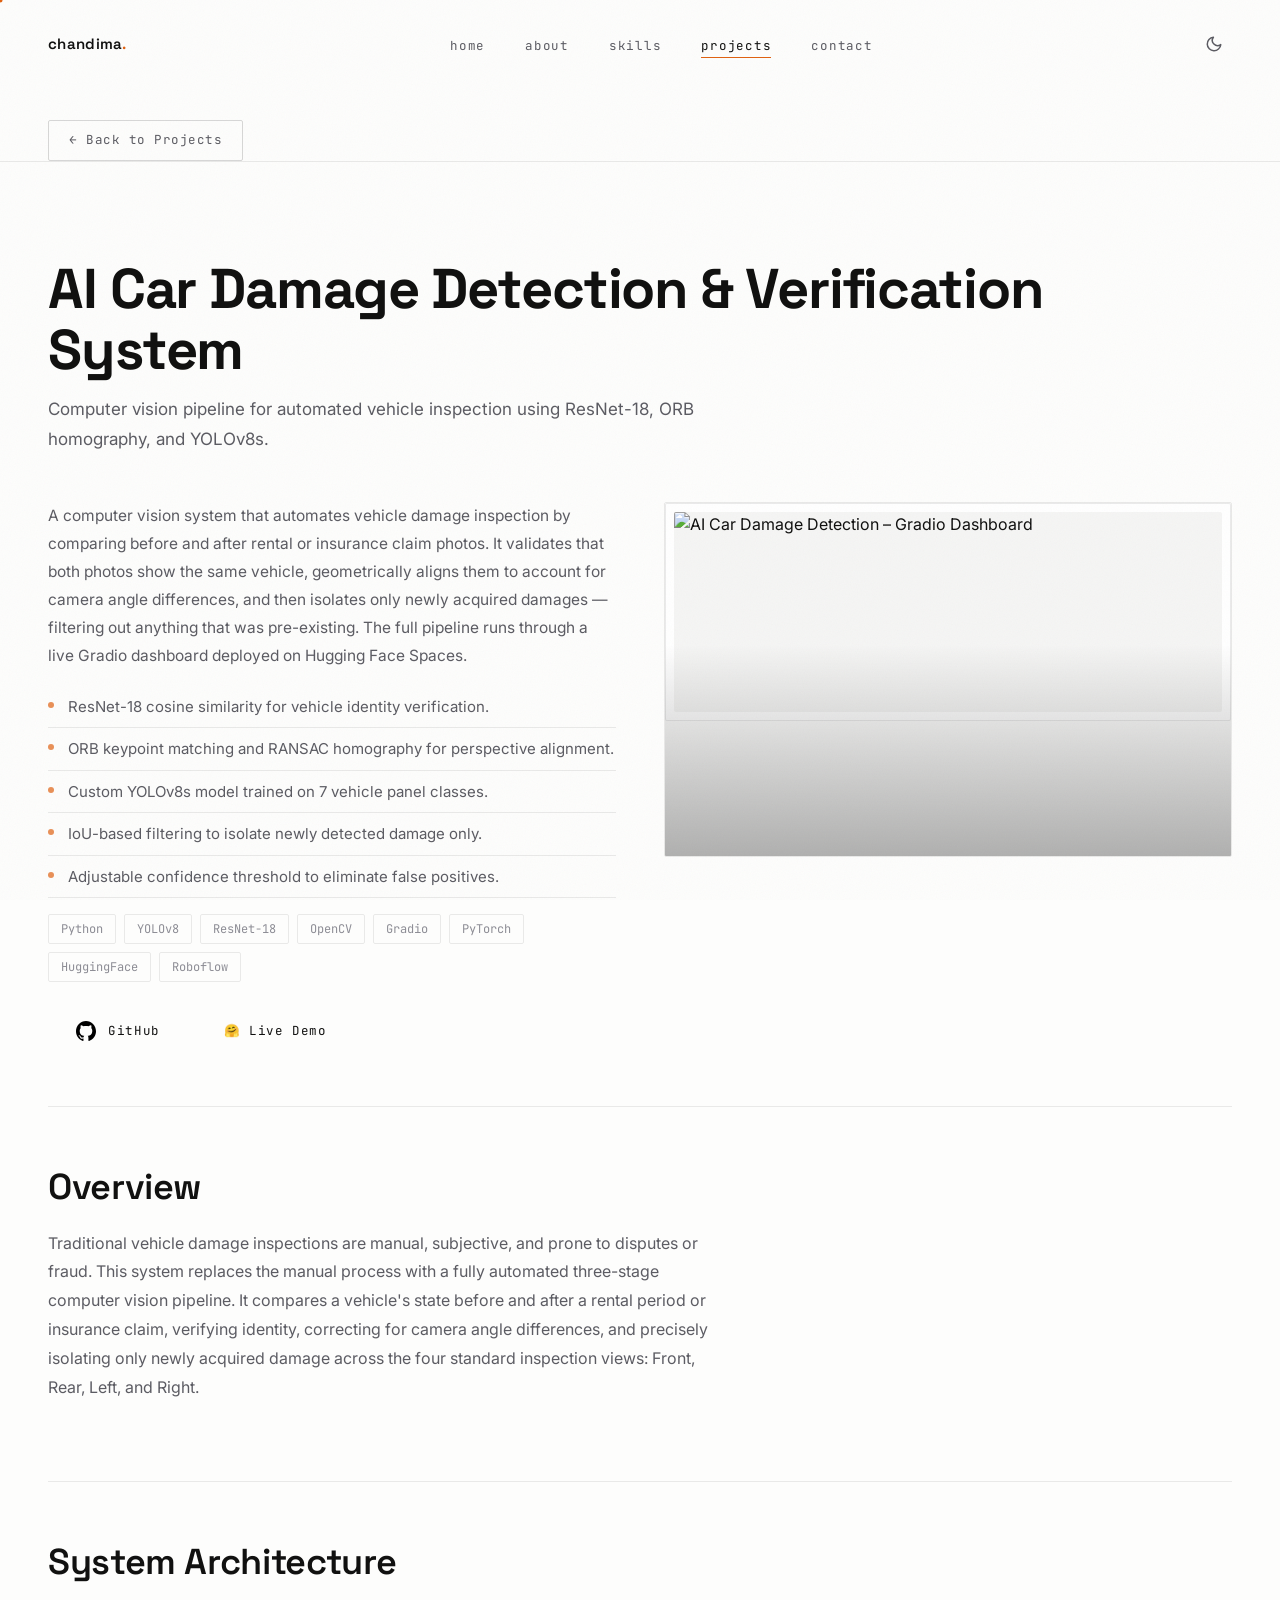
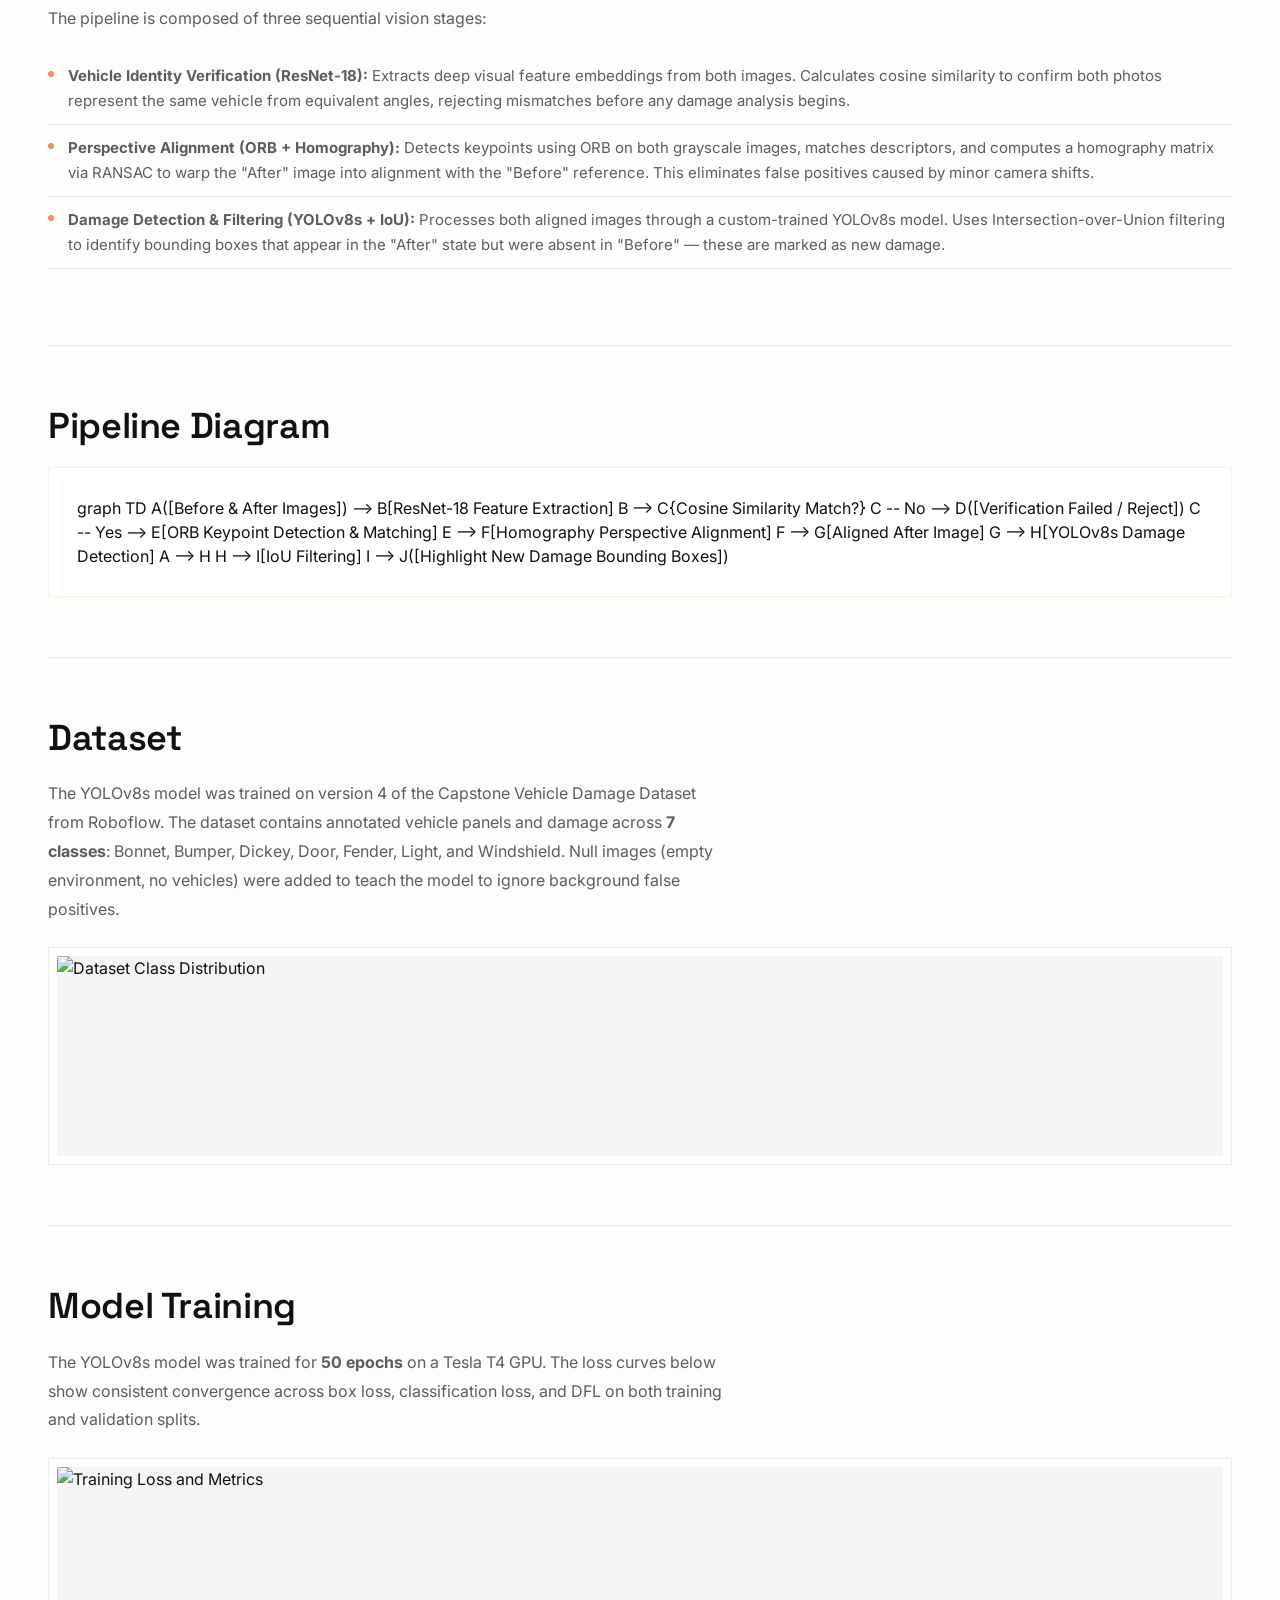
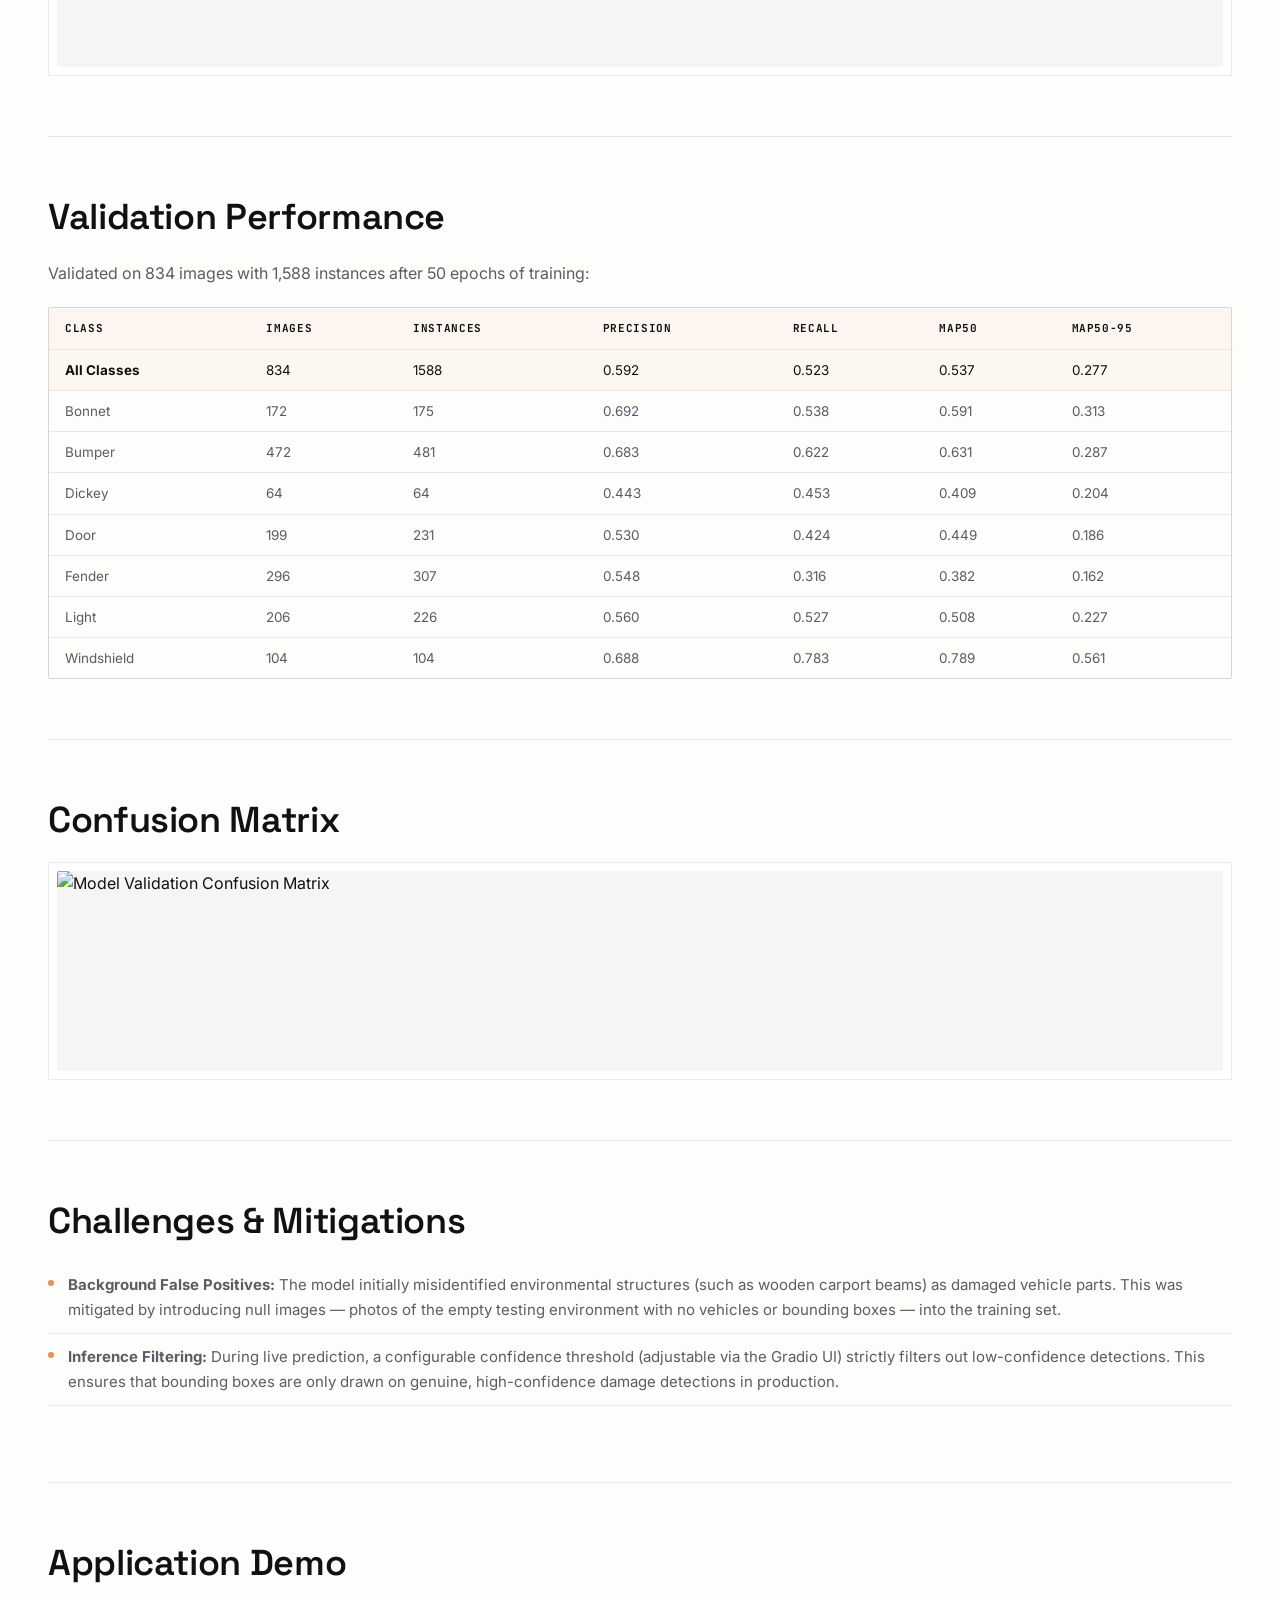
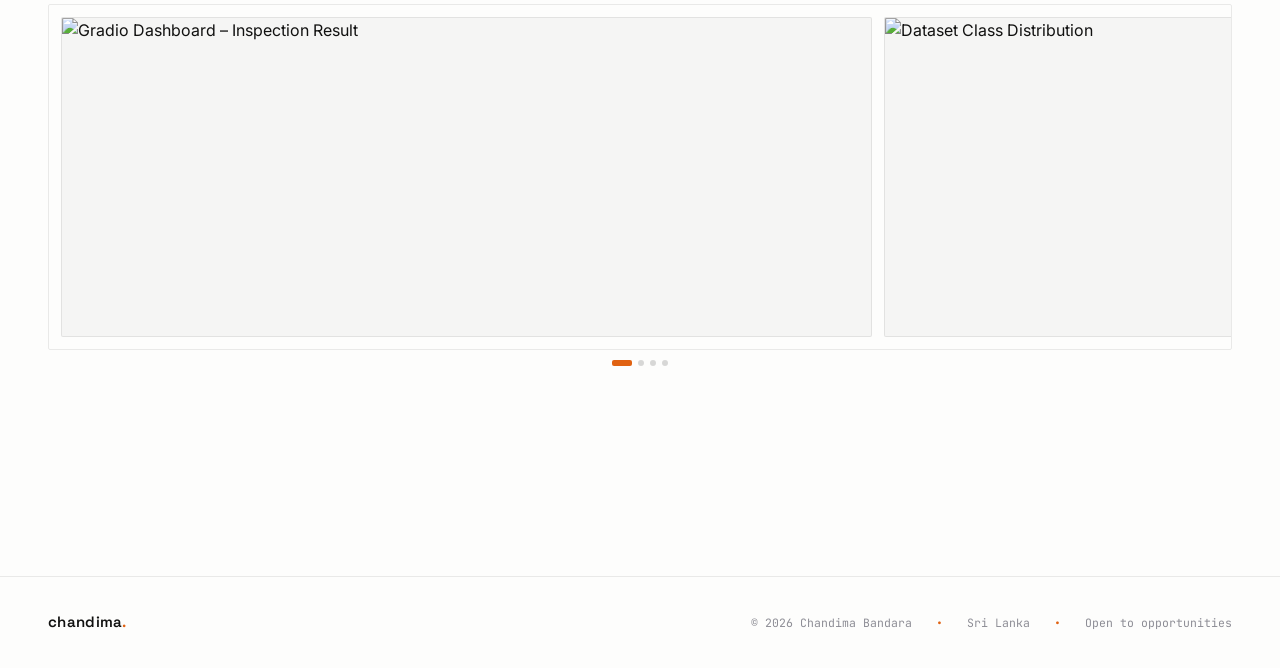
==== commit 4747eb11: "update whole pages" ====
--- a/car-damage-detection.html
+++ b/car-damage-detection.html
@@ -1,46 +1,61 @@
 <!DOCTYPE html>
 <html lang="en">
-	<head>
-		<meta charset="UTF-8" />
-		<meta name="viewport" content="width=device-width, initial-scale=1.0" />
-		<meta name="description" content="AI Car Damage Detection and Verification System – A computer vision pipeline using ResNet-18, ORB, and YOLOv8s to detect new vehicle damage between before/after inspection photos." />
-		<title>AI Car Damage Detection | Chandima Bandara</title>
-		<link rel="preconnect" href="https://fonts.googleapis.com" />
-		<link rel="preconnect" href="https://fonts.gstatic.com" crossorigin />
-		<link href="https://fonts.googleapis.com/css2?family=Poppins:wght@300;400;500;600;700&display=swap" rel="stylesheet" />
-		<link rel="icon" type="image/svg+xml" href="assets/icons/favicon.svg" />
-		<link rel="stylesheet" href="css/styles.css" />
-		<!-- Mermaid.js for pipeline diagram -->
-		<script src="https://cdn.jsdelivr.net/npm/mermaid@10/dist/mermaid.min.js"></script>
-	</head>
-	<body class="theme-light">
-		<!-- Page Loader -->
-		<div class="page-loader">
-			<div class="loader-spinner"></div>
-		</div>
-
-		<div class="scroll-progress" id="scrollProgress"></div>
-
-		<header class="site-header" id="siteHeader">
-			<nav class="navbar">
-				<a class="logo" href="index.html">CB<span class="logo-dot">.</span></a>
-				<button class="nav-toggle" aria-label="Open menu">
-					<span></span><span></span><span></span>
-				</button>
-				<div class="nav-links">
-					<a href="index.html#home">Home</a>
-					<a href="index.html#about">About</a>
-					<a href="index.html#projects">Projects</a>
-					<a href="index.html#contact">Contact</a>
-				</div>
-				<button class="theme-toggle" aria-label="Toggle dark mode">
-					<span class="theme-icon">☾</span>
-				</button>
-			</nav>
-			<a class="back-home" href="index.html#projects">← Back to Projects</a>
-		</header>
-
-		<main>
+<head>
+  <meta charset="UTF-8" />
+  <meta name="viewport" content="width=device-width, initial-scale=1.0" />
+  <meta name="description" content="AI Car Damage Detection and Verification System – A computer vision pipeline using ResNet-18, ORB, and YOLOv8s to detect new vehicle damage between before/after inspection photos." />
+  <title>AI Car Damage Detection | Chandima Bandara</title>
+  <link rel="preconnect" href="https://fonts.googleapis.com" />
+  <link rel="preconnect" href="https://fonts.gstatic.com" crossorigin />
+  <link href="https://fonts.googleapis.com/css2?family=Space+Grotesk:wght@400;500;600;700&family=Inter:wght@400;500;600&family=JetBrains+Mono:wght@400;500&display=swap" rel="stylesheet" />
+  <link rel="icon" type="image/svg+xml" href="assets/icons/favicon.svg" />
+  <link rel="stylesheet" href="css/styles.css" />
+</head>
+<body>
+<div class="grain"></div>
+<div class="cursor-dot" id="cdot"></div>
+<div class="cursor-ring" id="cring"></div>
+
+<div class="page-loader">
+  <div class="loader-logo">CB<span>.</span></div>
+  <div class="loader-bar"></div>
+</div>
+
+<div id="scrollProgress"></div>
+
+<header class="site-header" id="siteHeader">
+  <nav class="wrap">
+    <a href="index.html" class="logo">chandima<span class="logo-dot">.</span></a>
+    <ul class="nav-links">
+      <li><a href="index.html#home">home</a></li>
+      <li><a href="index.html#about">about</a></li>
+      <li><a href="index.html#skills">skills</a></li>
+      <li><a href="index.html#projects" class="active">projects</a></li>
+      <li><a href="index.html#contact">contact</a></li>
+    </ul>
+    <div class="header-actions">
+      <button class="theme-toggle" id="themeToggle" aria-label="Toggle theme">
+        <svg class="sun" viewBox="0 0 24 24" fill="none" stroke="currentColor" stroke-width="2" stroke-linecap="round" stroke-linejoin="round"><circle cx="12" cy="12" r="5"></circle><line x1="12" y1="1" x2="12" y2="3"></line><line x1="12" y1="21" x2="12" y2="23"></line><line x1="4.22" y1="4.22" x2="5.64" y2="5.64"></line><line x1="18.36" y1="18.36" x2="19.78" y2="19.78"></line><line x1="1" y1="12" x2="3" y2="12"></line><line x1="21" y1="12" x2="23" y2="12"></line><line x1="4.22" y1="19.78" x2="5.64" y2="18.36"></line><line x1="18.36" y1="5.64" x2="19.78" y2="4.22"></line></svg>
+        <svg class="moon" viewBox="0 0 24 24" fill="none" stroke="currentColor" stroke-width="2" stroke-linecap="round" stroke-linejoin="round"><path d="M21 12.79A9 9 0 1 1 11.21 3 7 7 0 0 0 21 12.79z"></path></svg>
+      </button>
+      <button class="nav-toggle" id="burger" aria-label="Open menu">
+        <span></span><span></span><span></span>
+      </button>
+    </div>
+  </nav>
+</header>
+
+<div class="mobile-panel" id="mobilePanel">
+  <a href="index.html#home">home</a>
+  <a href="index.html#about">about</a>
+  <a href="index.html#skills">skills</a>
+  <a href="index.html#projects">projects</a>
+  <a href="index.html#contact">contact</a>
+</div>
+
+<a class="back-home" href="index.html#projects">← Back to Projects</a>
+
+<main>
 			<section class="project-page section reveal-scale">
 				<div class="section-heading">
 					<h1>AI Car Damage Detection &amp; Verification System</h1>
@@ -357,77 +372,30 @@
 					</div>
 				</div>
 			</section>
-		</main>
-
-		<footer class="site-footer">
-			<div class="footer-grid">
-				<div class="footer-brand">
-					<a class="logo" href="index.html">CB<span class="logo-dot">.</span></a>
-					<p>Building impactful solutions with code, data science, and creativity.</p>
-				</div>
-				<div class="footer-col">
-					<h3>Contact</h3>
-					<a href="mailto:chandimacbbandara@gmail.com">chandimacbbandara@gmail.com</a>
-					<a href="tel:0728288317">072 828 8317</a>
-					<a href="tel:0777284169">077 728 4169</a>
-				</div>
-				<div class="footer-col">
-					<h3>Social</h3>
-					<div class="social-row">
-						<a href="https://github.com/chandimacbbandara" target="_blank" rel="noopener" aria-label="GitHub">
-							<svg viewBox="0 0 24 24" fill="currentColor"><path d="M12 0C5.37 0 0 5.37 0 12c0 5.31 3.435 9.795 8.205 11.385.6.105.825-.255.825-.57 0-.285-.015-1.23-.015-2.235-3.015.555-3.795-.735-4.035-1.41-.135-.345-.72-1.41-1.23-1.695-.42-.225-1.02-.78-.015-.795.945-.015 1.62.87 1.845 1.23 1.08 1.815 2.805 1.305 3.495.99.105-.78.42-1.305.765-1.605-2.67-.3-5.46-1.335-5.46-5.925 0-1.305.465-2.385 1.23-3.225-.12-.3-.54-1.53.12-3.18 0 0 1.005-.315 3.3 1.23.96-.27 1.98-.405 3-.405s2.04.135 3 .405c2.295-1.56 3.3-1.23 3.3-1.23.66 1.65.24 2.88.12 3.18.765.84 1.23 1.905 1.23 3.225 0 4.605-2.805 5.625-5.475 5.925.435.375.81 1.095.81 2.22 0 1.605-.015 2.895-.015 3.3 0 .315.225.69.825.57A12.02 12.02 0 0024 12c0-6.63-5.37-12-12-12z"/></svg>
-						</a>
-						<a href="https://www.linkedin.com/in/chandima-bandara-b79aba301" target="_blank" rel="noopener" aria-label="LinkedIn">
-							<svg viewBox="0 0 24 24" fill="currentColor"><path d="M22.23 0H1.77C.8 0 0 .77 0 1.72v20.56C0 23.23.8 24 1.77 24h20.46c.98 0 1.77-.77 1.77-1.72V1.72C24 .77 23.2 0 22.23 0zM7.12 20.45H3.56V9h3.56v11.45zM5.34 7.43a2.06 2.06 0 1 1 0-4.11 2.06 2.06 0 0 1 0 4.11zm15.11 13.02h-3.56v-5.6c0-1.34-.03-3.05-1.86-3.05-1.86 0-2.14 1.45-2.14 2.95v5.7H9.33V9h3.42v1.56h.05c.48-.9 1.64-1.85 3.37-1.85 3.6 0 4.27 2.37 4.27 5.45v6.29z"/></svg>
-						</a>
-						<a href="mailto:chandimacbbandara@gmail.com" aria-label="Email">
-							<svg viewBox="0 0 24 24" fill="none" stroke="currentColor" stroke-width="2"><rect x="2" y="4" width="20" height="16" rx="2"/><path d="M22 7l-10 7L2 7"/></svg>
-						</a>
-					</div>
-				</div>
-			</div>
-			<div class="footer-bottom">
-				<p class="footer-copy">© 2026 Chandima Bandara · Crafted with passion</p>
-			</div>
-		</footer>
-
-		<button class="scroll-top" id="scrollTop" aria-label="Scroll to top">
-			<svg viewBox="0 0 24 24" fill="none" stroke="currentColor" stroke-width="2.5" stroke-linecap="round" stroke-linejoin="round"><path d="M18 15l-6-6-6 6"/></svg>
-		</button>
-
-		<div class="lightbox" id="lightbox" aria-hidden="true">
-			<button class="lightbox-close" type="button" aria-label="Close image">×</button>
-			<img class="lightbox-image" src="" alt="" />
-		</div>
-
-		<div class="cursor-glow"></div>
-
-		<script src="js/main.js"></script>
-		<script>
-			mermaid.initialize({
-				startOnLoad: true,
-				theme: 'base',
-				themeVariables: {
-					background: '#0d1117',
-					primaryColor: '#161b22',
-					primaryTextColor: '#ffffff',
-					primaryBorderColor: '#c8a84b',
-					lineColor: '#c8a84b',
-					secondaryColor: '#1c2128',
-					tertiaryColor: '#0d1117',
-					clusterBkg: '#1c2128',
-					edgeLabelBackground: '#0d1117',
-					fontFamily: 'Poppins, sans-serif',
-					fontSize: '13px',
-					nodeBorder: '#c8a84b',
-					nodeTextColor: '#ffffff',
-					mainBkg: '#161b22',
-					titleColor: '#ffffff',
-					arrowheadColor: '#c8a84b',
-					labelBackground: '#161b22',
-					labelTextColor: '#ffffff'
-				}
-			});
-		</script>
-	</body>
+</main>
+
+<footer>
+  <div class="wrap footer-row">
+    <a href="index.html" class="logo">chandima<span class="logo-dot">.</span></a>
+    <div class="footer-meta">
+      <span>© 2026 Chandima Bandara</span>
+      <span class="dot">•</span>
+      <span>Sri Lanka</span>
+      <span class="dot">•</span>
+      <span>Open to opportunities</span>
+    </div>
+  </div>
+</footer>
+
+<button class="scroll-top" id="scrollTop" aria-label="Scroll to top">
+  <svg viewBox="0 0 24 24" fill="none" stroke="currentColor" stroke-width="2.5" stroke-linecap="round" stroke-linejoin="round"><path d="M18 15l-6-6-6 6"/></svg>
+</button>
+
+<div class="lightbox" id="lightbox" aria-hidden="true">
+  <button class="lightbox-close" aria-label="Close">✕</button>
+  <img class="lightbox-image" src="" alt="" />
+</div>
+
+<script src="js/main.js"></script>
+</body>
 </html>
--- a/css/styles.css
+++ b/css/styles.css
@@ -1,2329 +1,812 @@
 /* ================================================================
-   CHANDIMA BANDARA – PORTFOLIO
-   Premium Design System v2
-   ================================================================ */
-
-/* ==================== DESIGN TOKENS ==================== */
+   CHANDIMA BANDARA — Portfolio
+   Design tokens + layout system
+   Fonts: Space Grotesk · Inter · JetBrains Mono
+================================================================ */
+
+/* ============ TOKENS ============ */
 :root {
-  /* Palette – Dark */
-  --bg: #060a11;
-  --bg-alt: #0c1220;
-  --bg-card: #111827;
-  --bg-elevated: #1a2332;
-  --text: #e8edf4;
-  --text-secondary: #7d8da0;
-  --primary: #00d4ff;
-  --primary-rgb: 0, 212, 255;
-  --accent: #7c5cfc;
-  --accent-rgb: 124, 92, 252;
-  --gradient: linear-gradient(135deg, var(--primary), var(--accent));
-  --gradient-subtle: linear-gradient(135deg, rgba(var(--primary-rgb), 0.08), rgba(var(--accent-rgb), 0.08));
-  --border: rgba(255, 255, 255, 0.06);
-  --border-hover: rgba(var(--primary-rgb), 0.3);
-  --shadow-xs: 0 1px 3px rgba(0, 0, 0, 0.2);
-  --shadow-sm: 0 4px 12px rgba(0, 0, 0, 0.25);
-  --shadow-md: 0 8px 30px rgba(0, 0, 0, 0.35);
-  --shadow-lg: 0 24px 64px rgba(0, 0, 0, 0.45);
-  --shadow-glow: 0 0 40px rgba(var(--primary-rgb), 0.12);
-  --header-bg: rgba(6, 10, 17, 0.82);
-
-  /* Radius */
-  --r-sm: 8px;
-  --r-md: 14px;
-  --r-lg: 20px;
-  --r-xl: 28px;
-  --r-full: 999px;
-
-  /* Typography scale */
-  --fs-xs: 0.75rem;
-  --fs-sm: 0.875rem;
-  --fs-base: 1rem;
-  --fs-lg: 1.125rem;
-  --fs-xl: 1.25rem;
-  --fs-2xl: 1.5rem;
-  --fs-3xl: clamp(1.75rem, 3vw, 2.25rem);
-  --fs-4xl: clamp(2rem, 4vw, 2.75rem);
-  --fs-hero: clamp(2.25rem, 5vw, 3.5rem);
-
-  /* Spacing */
-  --section-py: 100px;
-  --container: 1200px;
-  --header-h: 72px;
-  --gap: 24px;
-
-  /* Motion */
-  --ease: cubic-bezier(0.16, 1, 0.3, 1);
-  --ease-bounce: cubic-bezier(0.34, 1.56, 0.64, 1);
-  --dur-fast: 0.2s;
-  --dur: 0.35s;
-  --dur-slow: 0.6s;
-}
-
-body.theme-light {
-  /* Premium light palette */
-  --bg: #f7f9ff;
-  --bg-alt: #ffffff;
-  --bg-card: #ffffff;
-  --bg-elevated: #eef2ff;
-  --text: #0c1628;
-  --text-primary: #0c1628;
-  --text-secondary: #5a6681;
-  --primary: #2563eb;
-  --primary-rgb: 37, 99, 235;
-  --accent: #6d4afe;
-  --accent-rgb: 109, 74, 254;
-  --gradient: linear-gradient(135deg, #2563eb, #6d4afe);
-  --gradient-subtle: linear-gradient(135deg, rgba(37,99,235,0.05), rgba(109,74,254,0.05));
-  --border: rgba(37, 99, 235, 0.09);
-  --border-hover: rgba(37, 99, 235, 0.28);
-  --shadow-xs: 0 1px 4px rgba(37, 99, 235, 0.06);
-  --shadow-sm: 0 4px 16px rgba(37, 99, 235, 0.08);
-  --shadow-md: 0 8px 32px rgba(37, 99, 235, 0.10);
-  --shadow-lg: 0 24px 64px rgba(37, 99, 235, 0.13);
-  --shadow-glow: 0 0 40px rgba(37, 99, 235, 0.08);
-  --header-bg: rgba(247, 249, 255, 0.93);
-}
-
-/* ================================================================
-   LIGHT THEME — COMPONENT OVERRIDES
-   ================================================================ */
-
-/* Header */
-body.theme-light .site-header.scrolled {
-  box-shadow: 0 4px 24px rgba(37,99,235,0.10);
-  border-bottom-color: rgba(37,99,235,0.10);
-}
-
-/* Scroll progress */
-body.theme-light .scroll-progress {
-  background: linear-gradient(90deg, #2563eb, #6d4afe);
-}
-
-/* Buttons */
-body.theme-light .btn.primary {
-  color: #ffffff;
-  box-shadow: 0 8px 24px rgba(37,99,235,0.28);
-}
-body.theme-light .btn.primary:hover {
-  box-shadow: 0 12px 32px rgba(37,99,235,0.38);
-}
-body.theme-light .btn.ghost {
-  background: #ffffff;
-  border: 1px solid rgba(37,99,235,0.18);
-  color: #0c1628;
-}
-body.theme-light .btn.ghost:hover {
-  border-color: rgba(37,99,235,0.35);
-  background: rgba(37,99,235,0.05);
-  box-shadow: 0 4px 16px rgba(37,99,235,0.10);
-}
-
-/* Profile frame */
-body.theme-light .profile-frame {
-  background: rgba(37,99,235,0.06);
-  box-shadow: 0 12px 40px rgba(37,99,235,0.14), 0 0 0 4px rgba(37,99,235,0.06);
-}
-body.theme-light .profile-frame:hover {
-  background: linear-gradient(135deg, #2563eb, #6d4afe);
-  box-shadow: 0 20px 52px rgba(37,99,235,0.22), 0 0 0 4px rgba(109,74,254,0.18);
-}
-
-/* Hero orbs */
-body.theme-light .hero::before {
-  background: radial-gradient(circle, rgba(37,99,235,0.13), transparent 70%);
-}
-body.theme-light .hero::after {
-  background: radial-gradient(circle, rgba(109,74,254,0.11), transparent 70%);
-}
-
-/* Section headings gradient text */
-body.theme-light .section-heading h2 {
-  background: linear-gradient(135deg, #0c1628 40%, #2563eb);
-  -webkit-background-clip: text;
-  background-clip: text;
-  -webkit-text-fill-color: transparent;
-  color: transparent;
-}
-body.theme-light .media-section h2 {
-  background: linear-gradient(135deg, #0c1628 40%, #2563eb);
-  -webkit-background-clip: text;
-  background-clip: text;
-  -webkit-text-fill-color: transparent;
-  color: transparent;
-}
-body.theme-light .project-page .section-heading h1 {
-  background: linear-gradient(135deg, #0c1628 50%, #2563eb);
-  -webkit-background-clip: text;
-  background-clip: text;
-  -webkit-text-fill-color: transparent;
-  color: transparent;
-}
-
-/* Project cards */
-body.theme-light .project-card {
-  box-shadow: 0 2px 12px rgba(37,99,235,0.06);
-}
-body.theme-light .project-card:hover {
-  box-shadow: 0 16px 48px rgba(37,99,235,0.14), 0 2px 8px rgba(37,99,235,0.06);
-  border-color: rgba(37,99,235,0.18);
-}
-
-/* Skill badges */
-body.theme-light .badge {
-  background: rgba(37,99,235,0.06);
-  border-color: rgba(37,99,235,0.14);
-  color: #2563eb;
-}
-body.theme-light .badge:hover {
-  background: rgba(37,99,235,0.12);
-  border-color: rgba(37,99,235,0.26);
-  box-shadow: 0 4px 14px rgba(37,99,235,0.12);
-}
-
-/* Card tags */
-body.theme-light .card-tag {
-  background: rgba(37,99,235,0.07);
-  color: #2563eb;
-  border: 1px solid rgba(37,99,235,0.13);
-}
-body.theme-light .card-category {
-  background: rgba(37,99,235,0.09);
-  color: #2563eb;
-  border: 1px solid rgba(37,99,235,0.15);
-}
-
-/* Stat cards */
-body.theme-light .stat-card {
-  background: #ffffff;
-  border: 1px solid rgba(37,99,235,0.10);
-  box-shadow: 0 4px 16px rgba(37,99,235,0.07);
-}
-
-/* Tag group (project pages) */
-body.theme-light .tag-group span {
-  background: rgba(37,99,235,0.07);
-  color: #2563eb;
-  border: 1px solid rgba(37,99,235,0.14);
-}
-
-/* Skill category label */
-body.theme-light .skill-category-label {
-  color: #5a6681;
-  border-bottom-color: rgba(37,99,235,0.12);
-}
-
-/* Contact card */
-body.theme-light .contact-card {
-  background: #ffffff;
-  border: 1px solid rgba(37,99,235,0.10);
-  box-shadow: 0 8px 32px rgba(37,99,235,0.08);
-}
-
-/* Back home link */
-body.theme-light .back-home {
-  background: rgba(37,99,235,0.06);
-  border-color: rgba(37,99,235,0.14);
-  color: #2563eb;
-}
-body.theme-light .back-home:hover {
-  background: rgba(37,99,235,0.11);
-  border-color: rgba(37,99,235,0.28);
-}
-
-/* Project detail image frame */
-body.theme-light .project-media .image-frame {
-  box-shadow: 0 8px 32px rgba(37,99,235,0.10);
-  border-color: rgba(37,99,235,0.10);
-}
-
-/* Mermaid wrap */
-body.theme-light .mermaid-wrap {
-  background: #f0f4ff;
-  border-color: rgba(37,99,235,0.18);
-}
-
-/* Performance table */
-body.theme-light .perf-table-wrap {
-  border-color: rgba(37,99,235,0.12);
-}
-body.theme-light .perf-table thead tr {
-  background: rgba(37,99,235,0.07);
-  border-bottom-color: rgba(37,99,235,0.14);
-}
-body.theme-light .perf-table tbody tr {
-  border-bottom-color: rgba(37,99,235,0.06);
-}
-body.theme-light .perf-table tbody tr:hover {
-  background: rgba(37,99,235,0.03);
-}
-body.theme-light .perf-table .highlight-row {
-  background: rgba(37,99,235,0.05);
-}
-
-/* Footer */
-body.theme-light .site-footer {
-  background: #0c1628;
-}
-
-/* Scroll to top */
-body.theme-light .scroll-top {
-  background: linear-gradient(135deg, #2563eb, #6d4afe);
-  border-color: transparent;
-  color: #ffffff;
-  box-shadow: 0 4px 20px rgba(37,99,235,0.32);
-}
-
-/* Cursor glow */
-body.theme-light .cursor-glow {
-  background: radial-gradient(circle, rgba(37,99,235,0.11) 0%, transparent 65%);
-}
-
-/* Page loader spinner */
-body.theme-light .loader-spinner {
-  border-top-color: #2563eb;
-}
-
-/* Filter buttons — light mode */
-body.theme-light .filter-btn {
-  background: #ffffff;
-  border: 1px solid rgba(37,99,235,0.14);
-  color: #5a6681;
-}
-body.theme-light .filter-btn:hover {
-  background: rgba(37,99,235,0.05);
-  border-color: rgba(37,99,235,0.24);
-  color: #0c1628;
-}
-body.theme-light .filter-btn.active {
-  background: linear-gradient(135deg, #2563eb, #6d4afe);
-  border-color: transparent;
-  color: #ffffff;
-  box-shadow: 0 4px 16px rgba(37,99,235,0.28);
-}
-
-/* ================================================================
-   AVAILABILITY BADGE
-   ================================================================ */
-.avail-badge {
-  display: inline-flex;
-  align-items: center;
-  gap: 9px;
-  padding: 7px 18px 7px 13px;
-  border-radius: var(--r-full);
-  background: rgba(34, 197, 94, 0.08);
-  border: 1px solid rgba(34, 197, 94, 0.24);
-  font-size: var(--fs-xs);
-  font-weight: 600;
-  color: #15803d;
-  letter-spacing: 0.04em;
-  margin-bottom: 18px;
-  width: fit-content;
-  text-transform: uppercase;
-}
-
-body.theme-dark .avail-badge {
-  background: rgba(34, 197, 94, 0.10);
-  border-color: rgba(34, 197, 94, 0.28);
-  color: #4ade80;
-}
-
-.avail-dot {
-  width: 8px;
-  height: 8px;
-  border-radius: 50%;
-  background: #22c55e;
-  flex-shrink: 0;
-  animation: pulse-avail 2s ease-in-out infinite;
-}
-
-@keyframes pulse-avail {
-  0%, 100% { box-shadow: 0 0 0 0 rgba(34,197,94,0.55); }
-  50%       { box-shadow: 0 0 0 7px rgba(34,197,94,0); }
-}
-
-/* ================================================================
-   SKILL CATEGORIES (ABOUT SECTION)
-   ================================================================ */
-.skill-categories {
-  display: flex;
-  flex-direction: column;
-  gap: 22px;
-}
-
-.skill-category {
-  display: flex;
-  flex-direction: column;
-  gap: 10px;
-}
-
-.skill-category-label {
-  font-size: 0.72rem;
-  font-weight: 700;
-  text-transform: uppercase;
-  letter-spacing: 0.1em;
-  color: var(--text-secondary);
-  padding-bottom: 6px;
-  border-bottom: 1px solid var(--border);
-  margin-bottom: 2px;
-}
-
-/* ==================== RESET & BASE ==================== */
-*,
-*::before,
-*::after {
-  box-sizing: border-box;
-  margin: 0;
-  padding: 0;
-}
-
-html {
-  scroll-behavior: smooth;
-  -webkit-text-size-adjust: 100%;
-}
-
+  --bg:           #09090a;
+  --bg-alt:       #0f0f11;
+  --bg-raised:    #131316;
+  --line:         rgba(245,245,240,0.08);
+  --line-strong:  rgba(245,245,240,0.15);
+  --text:         #f2f1ec;
+  --text-dim:     #8d8d95;
+  --text-dimmer:  #5c5c63;
+  --accent:       #ff8a3d;
+  --accent-dim:   #a85a29;
+  --accent-glow:  rgba(255,138,61,0.16);
+  --display:      'Space Grotesk', sans-serif;
+  --body:         'Inter', sans-serif;
+  --mono:         'JetBrains Mono', monospace;
+  --ease:         cubic-bezier(.16,.8,.24,1);
+}
+
+/* ============ LIGHT THEME ============ */
+html[data-theme="light"] {
+  --bg:           #fdfdfc;
+  --bg-alt:       #f5f5f4;
+  --bg-raised:    #ffffff;
+  --line:         rgba(0,0,0,0.08);
+  --line-strong:  rgba(0,0,0,0.15);
+  --text:         #111110;
+  --text-dim:     #5c5c63;
+  --text-dimmer:  #8d8d95;
+  --accent:       #e06212;
+  --accent-dim:   #a85a29;
+  --accent-glow:  rgba(224,98,18,0.12);
+}
+
+/* Light mode specific overrides */
+html[data-theme="light"] .grain { opacity:0.04; mix-blend-mode:multiply; }
+html[data-theme="light"] .site-header.scrolled {
+  background:rgba(253,253,252,0.85);
+}
+html[data-theme="light"] .card-category {
+  background:rgba(253,253,252,0.85);
+  color:var(--accent);
+}
+html[data-theme="light"] .cursor-ring.view,
+html[data-theme="light"] .btn-primary { color:#fdfdfc; }
+
+/* ============ RESET ============ */
+*, *::before, *::after { margin:0; padding:0; box-sizing:border-box; }
+html { scroll-behavior:smooth; }
 body {
-  font-family: "Poppins", system-ui, -apple-system, sans-serif;
-  font-size: var(--fs-base);
-  font-weight: 400;
-  line-height: 1.7;
-  color: var(--text);
-  background: var(--bg);
-  overflow-x: hidden;
-  -webkit-font-smoothing: antialiased;
-}
-
-body.no-scroll {
-  overflow: hidden;
-}
-
-a {
-  color: inherit;
-  text-decoration: none;
-}
-
-img {
-  max-width: 100%;
-  display: block;
-}
-
-ul {
-  list-style: none;
-}
-
-/* ==================== SCROLL PROGRESS BAR ==================== */
-.scroll-progress {
-  position: fixed;
-  top: 0;
-  left: 0;
-  height: 3px;
-  width: 0%;
-  background: var(--gradient);
-  z-index: 9999;
-  transition: width 0.1s linear;
-  border-radius: 0 2px 2px 0;
-}
-
-/* ==================== HEADER & NAV ==================== */
+  background:var(--bg);
+  color:var(--text);
+  font-family:var(--body);
+  line-height:1.5;
+  overflow-x:hidden;
+  overflow-wrap:break-word;
+  word-break:break-word;
+  -webkit-font-smoothing:antialiased;
+  -moz-osx-font-smoothing:grayscale;
+}
+a { color:inherit; text-decoration:none; }
+ul { list-style:none; }
+img { max-width:100%; display:block; }
+button { font-family:var(--body); }
+::selection { background:var(--accent); color:#0a0a0a; }
+
+@media (prefers-reduced-motion:reduce) {
+  * { animation-duration:.001ms !important; transition-duration:.001ms !important; }
+}
+a:focus-visible, button:focus-visible {
+  outline:1px solid var(--accent); outline-offset:4px;
+}
+
+/* ============ LAYOUT ============ */
+.wrap { max-width:1280px; margin:0 auto; padding:0 48px; }
+@media (max-width:768px) { .wrap { padding:0 24px; } }
+
+/* ============ GRAIN ============ */
+.grain {
+  position:fixed; inset:0; z-index:200; pointer-events:none;
+  opacity:0.032; mix-blend-mode:overlay;
+  background-image:url("data:image/svg+xml,%3Csvg xmlns='http://www.w3.org/2000/svg' width='180' height='180'%3E%3Cfilter id='n'%3E%3CfeTurbulence type='fractalNoise' baseFrequency='0.85' numOctaves='3' stitchTiles='stitch'/%3E%3C/filter%3E%3Crect width='100%25' height='100%25' filter='url(%23n)'/%3E%3C/svg%3E");
+}
+
+/* ============ CUSTOM CURSOR ============ */
+.cursor-dot, .cursor-ring {
+  position:fixed; top:0; left:0; pointer-events:none; z-index:300;
+  transform:translate(-50%,-50%); border-radius:50%;
+}
+.cursor-dot {
+  width:5px; height:5px; background:var(--accent);
+  transition:opacity .2s;
+}
+.cursor-ring {
+  width:34px; height:34px; border:1px solid var(--line-strong);
+  transition:width .25s var(--ease), height .25s var(--ease),
+             border-color .25s, background .25s, color .25s;
+  display:flex; align-items:center; justify-content:center;
+  font-family:var(--mono); font-size:10px; letter-spacing:.05em; color:var(--bg);
+}
+.cursor-ring.hover { width:20px; height:20px; border-color:var(--accent); }
+.cursor-ring.view {
+  width:76px; height:76px;
+  background:var(--accent); border-color:var(--accent); color:#0a0a0a;
+}
+@media (hover:none),(pointer:coarse) { .cursor-dot,.cursor-ring { display:none; } }
+
+/* ============ SCROLL PROGRESS ============ */
+#scrollProgress {
+  position:fixed; top:0; left:0; height:2px; width:0%;
+  background:var(--accent); z-index:9999;
+  box-shadow:0 0 8px var(--accent);
+  transition:width .1s linear;
+}
+
+/* ============ NAV ============ */
 .site-header {
-  position: sticky;
-  top: 0;
-  z-index: 1000;
-  background: var(--header-bg);
-  backdrop-filter: blur(16px);
-  -webkit-backdrop-filter: blur(16px);
-  border-bottom: 1px solid var(--border);
-  transition: box-shadow var(--dur) var(--ease), border-color var(--dur) var(--ease);
-}
-
+  position:fixed; top:0; left:0; right:0; z-index:100;
+  padding:26px 0;
+  transition:padding .35s var(--ease), background .35s var(--ease), border-color .35s var(--ease);
+  border-bottom:1px solid transparent;
+}
 .site-header.scrolled {
-  box-shadow: var(--shadow-md);
-  border-bottom-color: rgba(var(--primary-rgb), 0.08);
-}
-
-.navbar {
-  max-width: var(--container);
-  margin: 0 auto;
-  padding: 0 var(--gap);
-  height: var(--header-h);
-  display: flex;
-  align-items: center;
-  gap: 16px;
-}
-
-/* Logo */
+  padding:16px 0;
+  background:rgba(9,9,10,0.82);
+  backdrop-filter:blur(14px) saturate(140%);
+  -webkit-backdrop-filter:blur(14px) saturate(140%);
+  border-bottom:1px solid var(--line);
+}
+.site-header nav.wrap { display:flex; align-items:center; justify-content:space-between; }
+
 .logo {
-  font-weight: 700;
-  font-size: var(--fs-xl);
-  letter-spacing: 1.5px;
-  background: var(--gradient);
-  -webkit-background-clip: text;
-  background-clip: text;
-  color: transparent;
-  transition: transform var(--dur-fast) var(--ease);
-}
-
-.logo:hover {
-  transform: scale(1.05);
-}
-
-.logo-dot {
-  color: var(--primary);
-}
-
-/* Nav links */
-.nav-links {
-  display: flex;
-  gap: 8px;
-  margin-left: auto;
-}
-
+  font-family:var(--display); font-weight:600; font-size:15px; letter-spacing:.02em;
+  transition:opacity .25s;
+}
+.logo:hover { opacity:.7; }
+.logo-dot { color:var(--accent); }
+
+.nav-links { display:flex; gap:40px; align-items:center; }
 .nav-links a {
-  position: relative;
-  padding: 8px 16px;
-  font-size: var(--fs-sm);
-  font-weight: 500;
-  color: var(--text-secondary);
-  border-radius: var(--r-sm);
-  transition: color var(--dur) var(--ease), background var(--dur) var(--ease);
-}
-
+  font-family:var(--mono); font-size:12.5px; letter-spacing:.06em; text-transform:lowercase;
+  color:var(--text-dim); position:relative; padding-bottom:4px;
+  transition:color .25s;
+}
 .nav-links a::after {
-  content: "";
-  position: absolute;
-  bottom: 2px;
-  left: 16px;
-  right: 16px;
-  height: 2px;
-  background: var(--gradient);
-  border-radius: var(--r-full);
-  transform: scaleX(0);
-  transform-origin: center;
-  transition: transform var(--dur) var(--ease);
-}
-
-.nav-links a:hover {
-  color: var(--text);
-  background: rgba(var(--primary-rgb), 0.06);
-}
-
-.nav-links a:hover::after,
-.nav-links a.active::after {
-  transform: scaleX(1);
-}
-
-/* Navbar Social Link (Subtle hover & connection) */
-.nav-social-link {
-  background: rgba(var(--primary-rgb), 0.08);
-  border: 1px solid var(--border);
-  color: var(--primary);
-  width: 42px;
-  height: 42px;
-  border-radius: var(--r-full);
-  display: grid;
-  place-items: center;
-  transition: transform var(--dur-fast) var(--ease-bounce),
-    background var(--dur) var(--ease),
-    border-color var(--dur) var(--ease);
-}
-
-.nav-social-link:hover {
-  transform: scale(1.08);
-  background: rgba(var(--primary-rgb), 0.15);
-  border-color: var(--border-hover);
-  color: #fff;
-}
-
-.nav-social-link svg {
-  width: 20px;
-  height: 20px;
-  fill: currentColor;
-}
-
-/* Theme toggle */
+  content:''; position:absolute; left:0; bottom:0; width:100%; height:1px;
+  background:var(--accent); transform:scaleX(0); transform-origin:right;
+  transition:transform .35s var(--ease);
+}
+.nav-links a:hover, .nav-links a.active { color:var(--text); }
+.nav-links a:hover::after, .nav-links a.active::after { transform:scaleX(1); transform-origin:left; }
+
+/* Header Actions */
+.header-actions { display:flex; align-items:center; gap:32px; }
+@media (max-width:860px) { .header-actions { gap:20px; } }
+
+/* Theme Toggle */
 .theme-toggle {
-  background: rgba(var(--primary-rgb), 0.08);
-  border: 1px solid var(--border);
-  color: var(--primary);
-  width: 42px;
-  height: 42px;
-  border-radius: var(--r-full);
-  cursor: pointer;
-  display: grid;
-  place-items: center;
-  font-size: var(--fs-lg);
-  transition: transform var(--dur-fast) var(--ease-bounce),
-    background var(--dur) var(--ease),
-    border-color var(--dur) var(--ease);
-}
-
-.theme-toggle:hover {
-  transform: scale(1.1) rotate(15deg);
-  background: rgba(var(--primary-rgb), 0.15);
-  border-color: var(--border-hover);
-}
+  background:none; border:none; cursor:pointer; color:var(--text-dim);
+  width:36px; height:36px; display:grid; place-items:center;
+  border-radius:50%; transition:color .3s, background .3s;
+}
+.theme-toggle:hover { color:var(--accent); background:rgba(255,138,61,0.06); }
+.theme-toggle svg { width:18px; height:18px; transition:transform .4s var(--ease); }
+html[data-theme="light"] .theme-toggle .moon { display:block; }
+html[data-theme="light"] .theme-toggle .sun { display:none; }
+html:not([data-theme="light"]) .theme-toggle .moon { display:none; }
+html:not([data-theme="light"]) .theme-toggle .sun { display:block; }
 
 /* Hamburger */
 .nav-toggle {
-  display: none;
-  flex-direction: column;
-  gap: 5px;
-  background: transparent;
-  border: none;
-  cursor: pointer;
-  padding: 6px;
-}
-
+  display:none; flex-direction:column; gap:5px; width:26px;
+  cursor:pointer; background:none; border:none; padding:4px; z-index:120;
+}
 .nav-toggle span {
-  width: 22px;
-  height: 2px;
-  background: var(--text);
-  border-radius: var(--r-full);
-  transition: transform var(--dur) var(--ease), opacity var(--dur) var(--ease);
-}
-
-.nav-toggle.active span:nth-child(1) {
-  transform: translateY(7px) rotate(45deg);
-}
-
-.nav-toggle.active span:nth-child(2) {
-  opacity: 0;
-}
-
-.nav-toggle.active span:nth-child(3) {
-  transform: translateY(-7px) rotate(-45deg);
-}
-
-/* ==================== LAYOUT ==================== */
-main {
-  max-width: var(--container);
-  margin: 0 auto;
-  padding: 0 var(--gap) 80px;
-}
-
-.section {
-  padding: var(--section-py) 0 60px;
-}
-
-.section-heading {
-  margin-bottom: 48px;
-}
-
-.section-heading h2,
-.section-heading h1 {
-  font-size: var(--fs-4xl);
-  font-weight: 700;
-  line-height: 1.2;
-  margin-bottom: 12px;
-  letter-spacing: -0.02em;
-}
-
-.section-heading p {
-  font-size: var(--fs-lg);
-  color: var(--text-secondary);
-  max-width: 560px;
-}
-
-/* ==================== BUTTONS ==================== */
+  height:1px; width:100%; background:var(--text);
+  transition:transform .3s var(--ease), opacity .3s; display:block;
+}
+.nav-toggle.open span:nth-child(1) { transform:translateY(6px) rotate(45deg); }
+.nav-toggle.open span:nth-child(2) { opacity:0; }
+.nav-toggle.open span:nth-child(3) { transform:translateY(-6px) rotate(-45deg); }
+
+/* Mobile panel */
+.mobile-panel {
+  position:fixed; inset:0; background:var(--bg); z-index:110;
+  display:flex; flex-direction:column; justify-content:center; padding:0 32px;
+  transform:translateY(-100%); transition:transform .5s var(--ease);
+}
+.mobile-panel.open { transform:translateY(0); }
+.mobile-panel a {
+  font-family:var(--display); font-size:clamp(28px,8vw,38px); font-weight:600;
+  padding:16px 0; border-bottom:1px solid var(--line); color:var(--text-dim);
+  transition:color .25s;
+}
+.mobile-panel a:hover { color:var(--accent); }
+
+@media (max-width:860px) {
+  .nav-links { display:none; }
+  .nav-toggle { display:flex; }
+}
+
+/* ============ HERO ============ */
+.hero {
+  position:relative; min-height:100svh; display:flex; flex-direction:column;
+  justify-content:center; padding-top:120px; padding-bottom:60px;
+  border-top:none !important;
+}
+.hero-label {
+  font-family:var(--mono); font-size:13px; letter-spacing:.1em; color:var(--accent);
+  display:flex; align-items:center; gap:10px; margin-bottom:28px;
+  opacity:0; transform:translateY(10px); animation:rise .8s var(--ease) .1s forwards;
+}
+.hero-label::before { content:''; width:22px; height:1px; background:var(--accent); }
+
+.hero h1 {
+  font-family:var(--display); font-weight:700;
+  font-size:clamp(40px,8vw,96px); line-height:.98; letter-spacing:-.02em; max-width:16ch;
+  opacity:0; transform:translateY(16px); animation:rise .9s var(--ease) .25s forwards;
+}
+.hero h1 em { font-style:normal; color:var(--text-dim); }
+
+.hero-type {
+  margin-top:26px; font-family:var(--mono); font-size:clamp(16px,2.4vw,22px);
+  color:var(--text-dim); display:flex; align-items:center; gap:4px; flex-wrap:wrap;
+  opacity:0; transform:translateY(10px); animation:rise .9s var(--ease) .45s forwards;
+}
+.hero-type .accent-word { color:var(--accent); }
+.hero-type .type-cursor {
+  display:inline-block; width:1px; height:1em; background:var(--accent); margin-left:4px;
+  animation:blink 1.4s steps(1) infinite;
+}
+@keyframes blink { 0%,45%{opacity:1;} 46%,100%{opacity:0;} }
+
+.hero-sub {
+  margin-top:34px; max-width:50ch; font-size:16.5px; color:var(--text-dim); line-height:1.75;
+  opacity:0; transform:translateY(10px); animation:rise .9s var(--ease) .6s forwards;
+}
+.hero-ctas {
+  margin-top:44px; display:flex; gap:18px; flex-wrap:wrap;
+  opacity:0; transform:translateY(10px); animation:rise .9s var(--ease) .75s forwards;
+}
+
+.hero-social {
+  margin-top:48px; display:flex; align-items:center; gap:24px;
+  opacity:0; transform:translateY(10px); animation:rise .9s var(--ease) .9s forwards;
+}
+.hero-social-label {
+  font-family:var(--mono); font-size:11px; letter-spacing:.1em; text-transform:uppercase;
+  color:var(--text-dimmer);
+}
+.hero-social a {
+  width:36px; height:36px; border:1px solid var(--line-strong); border-radius:50%;
+  display:grid; place-items:center; color:var(--text-dim);
+  transition:color .3s, border-color .3s, transform .3s var(--ease);
+}
+.hero-social a:hover { color:var(--accent); border-color:var(--accent); transform:translateY(-3px); }
+.hero-social svg { width:16px; height:16px; }
+
+.hero-scroll {
+  position:absolute; bottom:38px; left:48px; font-family:var(--mono); font-size:11px;
+  color:var(--text-dimmer); letter-spacing:.08em; display:flex; align-items:center; gap:10px;
+}
+.hero-scroll .scroll-line {
+  width:1px; height:36px; background:var(--line-strong); overflow:hidden; position:relative;
+}
+.hero-scroll .scroll-line::after {
+  content:''; position:absolute; top:-100%; left:0; width:100%; height:100%;
+  background:var(--accent); animation:scrollline 2.2s var(--ease) infinite;
+}
+@keyframes scrollline { to { top:100%; } }
+@media (max-width:768px) { .hero-scroll { display:none; } }
+
+@keyframes rise { to { opacity:1; transform:translateY(0); } }
+
+/* ============ SIGNAL FIELD (hero bg) ============ */
+.signal-field {
+  position:absolute; inset:0; overflow:hidden; pointer-events:none;
+}
+.signal-field svg { position:absolute; inset:0; width:100%; height:100%; }
+.signal-line {
+  stroke:var(--line-strong); stroke-width:1; fill:none;
+  stroke-dasharray:6 10; animation:dash 40s linear infinite;
+}
+@keyframes dash { to { stroke-dashoffset:-1000; } }
+.signal-glow {
+  position:absolute; width:600px; height:600px; border-radius:50%;
+  background:radial-gradient(circle, var(--accent-glow), transparent 70%);
+  filter:blur(12px); transform:translate(-50%,-50%); transition:opacity .6s; opacity:0;
+}
+
+/* ============ PROFILE IMAGE ============ */
+.hero-portrait-wrap {
+  flex-shrink:0; display:flex; align-items:center; justify-content:flex-end;
+  opacity:0; transform:translateY(16px); animation:rise .9s var(--ease) .35s forwards;
+}
+.hero-portrait {
+  width:min(280px,32vw); aspect-ratio:1;
+  border-radius:2px;
+  border:1px solid var(--line-strong);
+  overflow:hidden; position:relative;
+}
+.hero-portrait img { width:100%; height:100%; object-fit:cover; }
+.hero-portrait::after {
+  content:''; position:absolute; inset:0;
+  background:linear-gradient(180deg,transparent 50%,rgba(9,9,10,.4));
+}
+.hero-inner {
+  display:grid; grid-template-columns:1fr auto; gap:60px; align-items:center;
+}
+@media (max-width:900px) {
+  .hero-inner { grid-template-columns:1fr; }
+  .hero-portrait-wrap { justify-content:flex-start; }
+  .hero-portrait { width:min(180px,44vw); }
+}
+
+/* ============ BUTTONS ============ */
 .btn {
-  display: inline-flex;
-  align-items: center;
-  justify-content: center;
-  gap: 10px;
-  padding: 13px 28px;
-  border-radius: var(--r-full);
-  font-family: inherit;
-  font-size: var(--fs-sm);
-  font-weight: 600;
-  letter-spacing: 0.02em;
-  border: 1px solid transparent;
-  cursor: pointer;
-  position: relative;
-  overflow: hidden;
-  transition: transform var(--dur-fast) var(--ease-bounce),
-    box-shadow var(--dur) var(--ease);
-}
-
-.btn::before {
-  content: "";
-  position: absolute;
-  inset: 0;
-  background: radial-gradient(circle at center, rgba(255, 255, 255, 0.2), transparent 65%);
-  opacity: 0;
-  transition: opacity var(--dur-fast);
-}
-
-.btn:hover {
-  transform: translateY(-2px);
-}
-
-.btn:hover::before {
-  opacity: 1;
-}
-
-.btn:active {
-  transform: translateY(0);
-}
-
-.btn.primary {
-  background: var(--gradient);
-  color: #060a11;
-  box-shadow: 0 8px 24px rgba(var(--primary-rgb), 0.3);
-}
-
-.btn.primary:hover {
-  box-shadow: 0 12px 32px rgba(var(--primary-rgb), 0.4);
-}
-
-.btn.ghost {
-  background: rgba(var(--primary-rgb), 0.06);
-  border: 1px solid var(--border);
-  color: var(--text);
-}
-
-.btn.ghost:hover {
-  border-color: var(--border-hover);
-  background: rgba(var(--primary-rgb), 0.1);
-  box-shadow: var(--shadow-glow);
-}
-
-.btn.ghost img {
-  width: 18px;
-  height: 18px;
-  filter: brightness(0) invert(1);
-}
-
-body.theme-light .btn.ghost img {
-  filter: brightness(0);
-}
-
-/* ==================== HERO ==================== */
-.hero {
-  min-height: 85vh;
-  display: grid;
-  grid-template-columns: 1fr 1fr;
-  gap: 48px;
-  align-items: center;
-  position: relative;
-  padding: 80px var(--gap) 60px;
-  overflow: hidden;
-  width: 100vw;
-  margin-left: calc(50% - 50vw);
-  padding-left: max(var(--gap), calc((100vw - var(--container)) / 2 + var(--gap)));
-  padding-right: max(var(--gap), calc((100vw - var(--container)) / 2 + var(--gap)));
-}
-
-/* Animated gradient orbs */
-.hero::before,
-.hero::after {
-  content: "";
-  position: absolute;
-  border-radius: 50%;
-  filter: blur(80px);
-  z-index: 0;
-  animation: orbit 18s ease-in-out infinite;
-  pointer-events: none;
-}
-
-.hero::before {
-  width: 500px;
-  height: 500px;
-  top: -15%;
-  left: -8%;
-  background: radial-gradient(circle, rgba(var(--primary-rgb), 0.2), transparent 70%);
-}
-
-.hero::after {
-  width: 400px;
-  height: 400px;
-  bottom: -10%;
-  right: -5%;
-  background: radial-gradient(circle, rgba(var(--accent-rgb), 0.18), transparent 70%);
-  animation-delay: -6s;
-  animation-duration: 22s;
-}
-
-.hero-content,
-.hero-image {
-  position: relative;
-  z-index: 1;
-}
+  font-family:var(--mono); font-size:12.5px; letter-spacing:.05em;
+  padding:15px 26px; border-radius:2px; display:inline-flex; align-items:center; gap:10px;
+  transition:transform .35s var(--ease), background .3s, border-color .3s, color .3s;
+  cursor:pointer; border:none;
+}
+.btn-primary { background:var(--accent); color:#0a0a0a; }
+.btn-primary:hover { transform:translateY(-2px); background:#ffa562; }
+.btn-ghost { border:1px solid var(--line-strong); color:var(--text); background:transparent; }
+.btn-ghost:hover { transform:translateY(-2px); border-color:var(--accent); color:var(--accent); }
+.btn .arrow { transition:transform .3s var(--ease); }
+.btn:hover .arrow { transform:translateX(4px); }
+
+/* ============ SECTIONS ============ */
+section {
+  position:relative; padding:140px 0; border-top:1px solid var(--line);
+}
+@media (max-width:768px) { section { padding:88px 0; } }
 
 .eyebrow {
-  display: inline-block;
-  text-transform: uppercase;
-  letter-spacing: 3px;
-  color: var(--primary);
-  font-weight: 600;
-  font-size: var(--fs-xs);
-  margin-bottom: 16px;
-  padding: 6px 16px;
-  background: rgba(var(--primary-rgb), 0.08);
-  border: 1px solid rgba(var(--primary-rgb), 0.15);
-  border-radius: var(--r-full);
-}
-
-.hero h1 {
-  font-size: var(--fs-hero);
-  font-weight: 700;
-  line-height: 1.1;
-  margin-bottom: 20px;
-  letter-spacing: -0.03em;
-}
-
-.hero-subtitle {
-  font-size: var(--fs-2xl);
-  color: var(--text-secondary);
-  min-height: 40px;
-  font-weight: 300;
-}
-
-.typewriter {
-  border-right: 2px solid var(--primary);
-  padding-right: 4px;
-  animation: blink-caret 0.8s step-end infinite;
-}
-
-.hero-actions {
-  margin-top: 36px;
-  display: flex;
-  flex-wrap: wrap;
-  gap: 16px;
-}
-
-.hero-social {
-  display: flex;
-  gap: 12px;
-  margin-top: 32px;
-}
-
-.hero-social a {
-  width: 44px;
-  height: 44px;
-  border-radius: var(--r-full);
-  border: 1px solid var(--border);
-  display: grid;
-  place-items: center;
-  color: var(--text-secondary);
-  transition: color var(--dur) var(--ease),
-    border-color var(--dur) var(--ease),
-    transform var(--dur-fast) var(--ease-bounce),
-    background var(--dur) var(--ease);
-}
-
-.hero-social a:hover {
-  color: var(--primary);
-  border-color: var(--border-hover);
-  transform: translateY(-3px);
-  background: rgba(var(--primary-rgb), 0.06);
-}
-
-.hero-social svg {
-  width: 20px;
-  height: 20px;
-}
-
-/* Profile frame with subtle styling */
-.profile-frame {
-  width: min(320px, 70vw);
-  aspect-ratio: 1;
-  border-radius: 50%;
-  padding: 4px;
-  background: var(--border);
-  box-shadow: 0 12px 40px rgba(0, 0, 0, 0.4),
-    0 0 30px rgba(var(--primary-rgb), 0.1);
-  margin: 0 auto;
-  position: relative;
-  transition: transform var(--dur) var(--ease),
-    background var(--dur) var(--ease),
-    box-shadow var(--dur) var(--ease);
-}
-
-.profile-frame:hover {
-  transform: scale(1.03);
-  background: var(--gradient);
-  box-shadow: 0 20px 50px rgba(0, 0, 0, 0.5),
-    0 0 50px rgba(var(--primary-rgb), 0.25);
-}
-
-.profile-frame img {
-  border-radius: 50%;
-  width: 100%;
-  height: 100%;
-  object-fit: cover;
-  background: var(--bg-card);
-  position: relative;
-  z-index: 1;
-}
-
-/* ==================== ABOUT ==================== */
+  font-family:var(--mono); font-size:12px; letter-spacing:.12em; color:var(--accent);
+  text-transform:uppercase; display:block; margin-bottom:18px;
+}
+
+/* ============ REVEAL ============ */
+.reveal {
+  opacity:0; transform:translateY(28px);
+  transition:opacity .9s var(--ease), transform .9s var(--ease);
+}
+.reveal.in { opacity:1; transform:translateY(0); }
+.reveal-delay-1.in { transition-delay:.08s; }
+.reveal-delay-2.in { transition-delay:.16s; }
+.reveal-delay-3.in { transition-delay:.24s; }
+.reveal-delay-4.in { transition-delay:.32s; }
+
+/* ============ ABOUT ============ */
 .about-grid {
-  display: grid;
-  grid-template-columns: 1fr 1fr;
-  gap: 40px;
-  align-items: start;
-}
-
-.about-text p {
-  font-size: var(--fs-lg);
-  color: var(--text-secondary);
-  line-height: 1.8;
-}
-
-.skills-grid {
-  display: flex;
-  flex-wrap: wrap;
-  gap: 10px;
-}
-
-.badge {
-  padding: 8px 18px;
-  border-radius: var(--r-full);
-  background: rgba(var(--primary-rgb), 0.06);
-  border: 1px solid rgba(var(--primary-rgb), 0.12);
-  color: var(--primary);
-  font-size: var(--fs-sm);
-  font-weight: 500;
-  transition: transform var(--dur-fast) var(--ease-bounce),
-    background var(--dur) var(--ease),
-    border-color var(--dur) var(--ease),
-    box-shadow var(--dur) var(--ease);
-  cursor: default;
-}
-
-.badge:hover {
-  transform: translateY(-2px) scale(1.04);
-  background: rgba(var(--primary-rgb), 0.12);
-  border-color: rgba(var(--primary-rgb), 0.25);
-  box-shadow: 0 6px 20px rgba(var(--primary-rgb), 0.15);
-}
-
-/* ==================== PROJECT FILTERS ==================== */
-.project-filters {
-  display: flex;
-  justify-content: center;
-  align-items: center;
-  flex-wrap: wrap;
-  gap: 12px;
-  margin-bottom: 40px;
-}
-
+  display:grid; grid-template-columns:.9fr 1.4fr; gap:80px; align-items:start;
+}
+@media (max-width:900px) { .about-grid { grid-template-columns:1fr; gap:40px; } }
+
+.about-grid h2 {
+  font-family:var(--display); font-weight:700; font-size:clamp(40px,6vw,64px);
+  letter-spacing:-.01em; position:sticky; top:140px; line-height:1.05;
+}
+.about-copy p {
+  color:var(--text-dim); font-size:17px; line-height:1.85; margin-bottom:22px; max-width:62ch;
+}
+.about-copy strong { color:var(--text); font-weight:500; }
+.about-meta {
+  margin-top:44px; display:grid; grid-template-columns:1fr 1fr; gap:24px;
+  border-top:1px solid var(--line); padding-top:28px;
+}
+.about-meta div span {
+  display:block; font-family:var(--mono); font-size:11px; color:var(--text-dimmer);
+  letter-spacing:.08em; text-transform:uppercase; margin-bottom:6px;
+}
+.about-meta div p { margin:0; color:var(--text); font-size:15px; }
+
+/* ============ SKILLS ============ */
+.skills-head { display:flex; justify-content:space-between; align-items:flex-end; margin-bottom:60px; flex-wrap:wrap; gap:20px; }
+.skills-head h2 { font-family:var(--display); font-weight:700; font-size:clamp(34px,5vw,52px); }
+.skills-head p { color:var(--text-dim); max-width:34ch; font-size:15px; line-height:1.7; }
+
+.skill-group {
+  border-top:1px solid var(--line); padding:32px 0;
+  display:grid; grid-template-columns:220px 1fr; gap:24px;
+}
+.skill-group:last-child { border-bottom:1px solid var(--line); }
+@media (max-width:700px) { .skill-group { grid-template-columns:1fr; gap:14px; } }
+.skill-group .cat-name {
+  font-family:var(--mono); font-size:13px; color:var(--text-dim); letter-spacing:.06em; padding-top:4px;
+}
+.skill-items { display:flex; flex-wrap:wrap; gap:10px; }
+.skill-pill {
+  font-family:var(--body); font-size:14.5px; color:var(--text);
+  padding:9px 16px; border:1px solid var(--line); border-radius:2px;
+  transition:border-color .3s, color .3s, transform .3s var(--ease);
+  cursor:default;
+}
+.skill-pill:hover { border-color:var(--accent); color:var(--accent); transform:translateY(-3px); }
+
+/* ============ PROJECTS (index – list layout) ============ */
+.projects-head { margin-bottom:70px; }
+.projects-head h2 { font-family:var(--display); font-weight:700; font-size:clamp(34px,5vw,52px); max-width:14ch; }
+
+.project {
+  display:grid; grid-template-columns:.85fr 1.15fr; gap:56px; align-items:center;
+  padding:64px 0; border-top:1px solid var(--line);
+}
+.project:last-child { border-bottom:1px solid var(--line); }
+@media (max-width:860px) { .project { grid-template-columns:1fr; gap:28px; } }
+
+.project-media {
+  aspect-ratio:16/10; border-radius:2px; overflow:hidden; position:relative;
+  border:1px solid var(--line);
+}
+.project-media .surface {
+  position:absolute; inset:0; transition:transform .7s var(--ease);
+}
+.project:hover .project-media .surface { transform:scale(1.04); }
+.project-media img {
+  width:100%; height:100%; object-fit:cover; transition:transform .7s var(--ease);
+}
+.project:hover .project-media img { transform:scale(1.04); }
+.project-media::after {
+  content:''; position:absolute; inset:0;
+  background:linear-gradient(180deg,transparent 40%,rgba(0,0,0,.3));
+  pointer-events:none;
+}
+
+.project-info .index {
+  font-family:var(--mono); font-size:13px; color:var(--accent);
+  letter-spacing:.05em; margin-bottom:14px; display:block;
+}
+.project-info .category {
+  font-family:var(--mono); font-size:11px; letter-spacing:.1em; text-transform:uppercase;
+  color:var(--text-dimmer); margin-bottom:10px; display:block;
+}
+.project-info h3 {
+  font-family:var(--display); font-weight:600;
+  font-size:clamp(24px,3vw,32px); margin-bottom:14px; line-height:1.15; letter-spacing:-.01em;
+}
+.project-info p {
+  color:var(--text-dim); font-size:15.5px; line-height:1.75; max-width:52ch; margin-bottom:22px;
+}
+.project-tech { display:flex; flex-wrap:wrap; gap:8px; margin-bottom:26px; }
+.project-tech span {
+  font-family:var(--mono); font-size:11.5px; color:var(--text-dimmer);
+  border:1px solid var(--line); padding:5px 10px; border-radius:2px;
+}
+.project-links { display:flex; gap:24px; flex-wrap:wrap; }
+.project-links a {
+  font-family:var(--mono); font-size:12.5px; letter-spacing:.04em; color:var(--text);
+  display:inline-flex; align-items:center; gap:8px;
+  border-bottom:1px solid var(--line-strong); padding-bottom:3px;
+  transition:color .3s, border-color .3s;
+}
+.project-links a:hover { color:var(--accent); border-color:var(--accent); }
+.project-links a .arrow { transition:transform .3s var(--ease); }
+.project-links a:hover .arrow { transform:translateX(4px); }
+
+/* Filters */
+.project-filters { display:flex; gap:10px; flex-wrap:wrap; margin-bottom:56px; }
 .filter-btn {
-  background: rgba(255, 255, 255, 0.03);
-  border: 1px solid rgba(255, 255, 255, 0.08);
-  color: var(--text-secondary);
-  padding: 10px 24px;
-  border-radius: 50px;
-  font-size: 0.9rem;
-  font-weight: 500;
-  cursor: pointer;
-  transition: all var(--dur) var(--ease);
-}
-
-.filter-btn:hover {
-  background: rgba(255, 255, 255, 0.08);
-  border-color: rgba(255, 255, 255, 0.2);
-  color: var(--text-primary);
-  transform: translateY(-2px);
-}
-
-.filter-btn.active {
-  background: var(--gradient);
-  border-color: transparent;
-  color: #ffffff;
-  box-shadow: 0 4px 15px rgba(139, 92, 246, 0.3);
-}
-
-/* ==================== PROJECTS GRID ==================== */
+  font-family:var(--mono); font-size:12px; letter-spacing:.05em; text-transform:lowercase;
+  padding:9px 18px; border:1px solid var(--line-strong); border-radius:2px;
+  background:transparent; color:var(--text-dim); cursor:pointer;
+  transition:color .3s, border-color .3s, background .3s;
+}
+.filter-btn:hover, .filter-btn.active {
+  border-color:var(--accent); color:var(--accent);
+  background:rgba(255,138,61,0.06);
+}
+
+/* ============ PROJECTS PAGE (card grid) ============ */
 .projects-grid {
-  display: grid;
-  grid-template-columns: repeat(auto-fill, minmax(340px, 1fr));
-  gap: 20px;
-}
-
+  display:grid; grid-template-columns:repeat(auto-fill, minmax(min(330px, 100%), 1fr));
+  gap:20px;
+}
 .project-card {
-  background: var(--bg-card);
-  border-radius: var(--r-lg);
-  padding: 0;
-  border: 1px solid var(--border);
-  display: flex;
-  flex-direction: column;
-  gap: 14px;
-  position: relative;
-  overflow: hidden;
-  transition: transform var(--dur) var(--ease),
-    border-color var(--dur) var(--ease),
-    box-shadow var(--dur) var(--ease),
-    opacity var(--dur) var(--ease);
-}
-
-.card-body {
-  padding: 24px 28px 28px;
-  display: flex;
-  flex-direction: column;
-  gap: 12px;
-  flex: 1;
-  position: relative;
-}
-
-.project-card::before {
-  content: "";
-  position: absolute;
-  inset: 0;
-  background: var(--gradient-subtle);
-  opacity: 0;
-  transition: opacity var(--dur) var(--ease);
-}
-
-.project-card:hover {
-  transform: translateY(-6px);
-  border-color: rgba(var(--primary-rgb), 0.2);
-  box-shadow: 0 16px 48px rgba(var(--primary-rgb), 0.1),
-    var(--shadow-glow);
-}
-
-.project-card:hover::before {
-  opacity: 1;
-}
-
-.project-card h3 {
-  font-size: var(--fs-xl);
-  font-weight: 600;
-  position: relative;
-  line-height: 1.3;
-}
-
-.project-card p {
-  font-size: var(--fs-sm);
-  color: var(--text-secondary);
-  position: relative;
-  line-height: 1.6;
-}
-
-.project-card-link {
-  color: inherit;
-}
-
-.project-card .link {
-  color: var(--primary);
-  font-weight: 600;
-  font-size: var(--fs-sm);
-  position: relative;
-  display: inline-flex;
-  align-items: center;
-  gap: 6px;
-  transition: gap var(--dur) var(--ease);
-}
-
-.project-card:hover .link {
-  gap: 10px;
-}
-
-/* ==================== PROJECT DETAIL PAGES ==================== */
+  background:var(--bg-raised); border:1px solid var(--line); border-radius:2px;
+  display:flex; flex-direction:column; overflow:hidden;
+  transition:transform .4s var(--ease), border-color .3s;
+}
+.project-card:hover { transform:translateY(-5px); border-color:var(--line-strong); }
+.card-thumb {
+  width:100%; height:190px; overflow:hidden; position:relative;
+  border-bottom:1px solid var(--line); background:var(--bg-alt);
+}
+.card-thumb img { width:100%; height:100%; object-fit:cover; transition:transform .6s var(--ease); }
+.project-card:hover .card-thumb img { transform:scale(1.06); }
+.card-category {
+  position:absolute; top:10px; left:10px;
+  font-family:var(--mono); font-size:10.5px; letter-spacing:.08em; text-transform:uppercase;
+  color:var(--accent); background:rgba(9,9,10,.85); backdrop-filter:blur(8px);
+  border:1px solid rgba(255,138,61,.25); padding:4px 10px; border-radius:2px; z-index:2;
+}
+.card-body { padding:22px 24px 26px; display:flex; flex-direction:column; gap:10px; flex:1; }
+.card-body h3 {
+  font-family:var(--display); font-weight:600; font-size:18px; letter-spacing:-.01em;
+  line-height:1.25; color:var(--text);
+}
+.card-body p { font-size:14px; color:var(--text-dim); line-height:1.65; }
+.card-tags { display:flex; flex-wrap:wrap; gap:6px; margin-top:auto; padding-top:10px; }
+.card-tag {
+  font-family:var(--mono); font-size:11px; color:var(--text-dimmer);
+  border:1px solid var(--line); padding:4px 9px; border-radius:2px;
+}
+.card-links {
+  display:flex; gap:20px; margin-top:12px;
+}
+.card-links a {
+  font-family:var(--mono); font-size:12px; letter-spacing:.04em; color:var(--text-dim);
+  display:inline-flex; align-items:center; gap:6px;
+  border-bottom:1px solid var(--line); padding-bottom:2px;
+  transition:color .3s, border-color .3s;
+}
+.card-links a:hover { color:var(--accent); border-color:var(--accent); }
+
+/* ============ CONTACT ============ */
+.contact { text-align:left; }
+.contact h2 {
+  font-family:var(--display); font-weight:700;
+  font-size:clamp(42px,8vw,100px); line-height:1.02; letter-spacing:-.02em;
+  max-width:14ch; margin-bottom:48px;
+}
+.contact-email {
+  font-family:var(--mono); font-size:clamp(16px,2.4vw,24px); color:var(--accent);
+  border-bottom:1px solid var(--accent-dim); padding-bottom:6px; display:inline-block;
+  transition:color .3s, border-color .3s;
+}
+.contact-email:hover { color:#ffa562; border-color:#ffa562; }
+.contact-links { display:flex; gap:32px; margin-top:52px; flex-wrap:wrap; }
+.contact-links a {
+  font-family:var(--mono); font-size:13px; color:var(--text-dim);
+  display:flex; align-items:center; gap:8px; transition:color .3s;
+}
+.contact-links a:hover { color:var(--text); }
+.contact-sub {
+  margin-top:20px; font-size:16px; color:var(--text-dim); line-height:1.75; max-width:50ch;
+}
+
+/* ============ FOOTER ============ */
+footer { border-top:1px solid var(--line); padding:34px 0; }
+.footer-row {
+  display:flex; justify-content:space-between; align-items:center; flex-wrap:wrap; gap:14px;
+}
+.footer-meta {
+  display:flex; gap:24px; font-family:var(--mono); font-size:11.5px;
+  color:var(--text-dimmer); flex-wrap:wrap; align-items:center;
+}
+.footer-meta .dot { color:var(--accent); }
+
+/* ============ BACK HOME (project pages) ============ */
 .back-home {
-  display: inline-flex;
-  align-items: center;
-  gap: 8px;
-  margin: 0 var(--gap);
-  padding: 10px 20px;
-  border-radius: var(--r-full);
-  border: 1px solid var(--border);
-  color: var(--primary);
-  background: rgba(var(--primary-rgb), 0.05);
-  font-size: var(--fs-sm);
-  font-weight: 500;
-  position: sticky;
-  top: calc(var(--header-h) + 8px);
-  z-index: 900;
-  transition: background var(--dur) var(--ease),
-    border-color var(--dur) var(--ease),
-    transform var(--dur-fast) var(--ease);
-}
-
-.back-home:hover {
-  background: rgba(var(--primary-rgb), 0.1);
-  border-color: var(--border-hover);
-  transform: translateX(-4px);
-}
-
-.projects-page {
-  padding-top: 40px;
-}
-
+  display:inline-flex; align-items:center; gap:8px;
+  font-family:var(--mono); font-size:12.5px; letter-spacing:.04em; color:var(--text-dim);
+  padding:10px 20px; border:1px solid var(--line-strong); border-radius:2px;
+  position:relative; z-index:50;
+  transition:color .3s, border-color .3s;
+  
+  /* Layout alignment */
+  margin-top:120px;
+  margin-left:max(48px, calc((100% - 1280px) / 2 + 48px));
+}
+.back-home:hover { color:var(--accent); border-color:var(--accent); }
+@media (max-width:768px) { .back-home { margin-top:100px; margin-left:24px; } }
+
+/* ============ PROJECT DETAIL ============ */
 .project-page {
-  padding-top: 30px;
-}
-
-.project-detail {
-  display: grid;
-  grid-template-columns: 1fr 1fr;
-  gap: 40px;
-  align-items: start;
-  margin-bottom: 60px;
-}
-
-.project-text h3 {
-  font-size: var(--fs-xl);
-  font-weight: 600;
-  margin-bottom: 8px;
-}
-
-.project-text p {
-  color: var(--text-secondary);
-  font-size: var(--fs-base);
-  margin: 12px 0 20px;
-  line-height: 1.8;
-}
-
-.project-text ul {
-  margin-bottom: 20px;
-}
-
-.project-text li {
-  margin-bottom: 10px;
-  position: relative;
-  padding-left: 24px;
-  font-size: var(--fs-base);
-  color: var(--text-secondary);
-  line-height: 1.6;
-}
-
-.project-text li::before {
-  content: "";
-  position: absolute;
-  left: 0;
-  top: 10px;
-  width: 8px;
-  height: 8px;
-  border-radius: 50%;
-  background: var(--gradient);
-}
+  padding-top:24px;
+  max-width:1280px; margin:0 auto; padding-left:48px; padding-right:48px;
+}
+@media (max-width:768px) { .project-page { padding-left:24px; padding-right:24px; } }
+.project-detail-hero {
+  display:grid; grid-template-columns:1fr 1fr; gap:56px; align-items:start;
+  margin-bottom:80px; padding:80px 0 0;
+}
+@media (max-width:860px) { .project-detail-hero { grid-template-columns:1fr; gap:32px; } }
+
+.project-detail-hero h1 {
+  font-family:var(--display); font-weight:700;
+  font-size:clamp(32px,5vw,52px); letter-spacing:-.02em; line-height:1.1; margin-bottom:20px;
+}
+.project-detail-hero p {
+  color:var(--text-dim); font-size:17px; line-height:1.8; margin-bottom:28px;
+}
+.project-detail-hero ul { margin-bottom:24px; padding-left:0; }
+.project-detail-hero li {
+  color:var(--text-dim); font-size:15px; line-height:1.75;
+  padding:10px 0 10px 20px; border-bottom:1px solid var(--line); position:relative;
+}
+.project-detail-hero li::before {
+  content:''; position:absolute; left:0; top:18px;
+  width:6px; height:6px; border-radius:50%; background:var(--accent);
+}
+.tech-group { display:flex; flex-wrap:wrap; gap:8px; margin:20px 0; }
+.tech-group span {
+  font-family:var(--mono); font-size:12px; color:var(--text-dimmer);
+  border:1px solid var(--line); padding:5px 12px; border-radius:2px;
+}
+.project-actions { display:flex; gap:14px; flex-wrap:wrap; margin-top:28px; }
+
+.project-detail-cover {
+  border-radius:2px; overflow:hidden; border:1px solid var(--line-strong);
+  background:var(--bg-raised); position:relative;
+}
+.project-detail-cover img {
+  width:100%; height:auto; min-height:240px; object-fit:cover; display:block;
+}
+
+/* Media sections on project pages */
+.media-section { padding:60px 0; border-top:1px solid var(--line); }
+.media-section h2 {
+  font-family:var(--display); font-weight:600; font-size:clamp(24px,3vw,36px);
+  letter-spacing:-.01em; margin-bottom:20px; line-height:1.15;
+}
+.media-section p {
+  color:var(--text-dim); font-size:16px; line-height:1.8; margin-bottom:20px; max-width:68ch;
+}
+.media-section ul { margin:16px 0; }
+.media-section li {
+  color:var(--text-dim); font-size:15px; line-height:1.7;
+  padding:10px 0 10px 20px; border-bottom:1px solid var(--line); position:relative;
+}
+.media-section li::before {
+  content:''; position:absolute; left:0; top:18px;
+  width:6px; height:6px; border-radius:50%; background:var(--accent); opacity:.7;
+}
+.media-section code {
+  background:var(--bg-raised); border:1px solid var(--line-strong);
+  border-radius:2px; padding:.1em .4em;
+  font-family:var(--mono); font-size:.85em; color:var(--accent);
+}
+
+/* Carousel */
+.carousel { position:relative; overflow:hidden; border:1px solid var(--line); border-radius:2px; }
+.carousel-track {
+  display:flex; gap:12px; padding:12px; overflow-x:auto; scroll-snap-type:x mandatory;
+  scroll-behavior:smooth;
+}
+.carousel-track::-webkit-scrollbar { height:3px; }
+.carousel-track::-webkit-scrollbar-track { background:transparent; }
+.carousel-track::-webkit-scrollbar-thumb { background:var(--accent-dim); border-radius:2px; }
+.carousel-track img, .carousel-track video {
+  flex:0 0 70%; max-width:70%; height:320px; object-fit:cover;
+  border-radius:2px; border:1px solid var(--line); scroll-snap-align:center;
+  background:var(--bg-alt); cursor:zoom-in;
+}
+.phone-carousel .carousel-track img {
+  flex:0 0 38%; max-width:38%; height:460px; object-fit:contain; padding:6px;
+}
+.carousel-btn {
+  position:absolute; top:50%; transform:translateY(-50%);
+  width:40px; height:40px; border-radius:50%;
+  background:rgba(9,9,10,.8); backdrop-filter:blur(8px);
+  border:1px solid var(--line-strong); color:var(--text-dim); font-size:20px;
+  cursor:pointer; display:grid; place-items:center; opacity:0;
+  transition:opacity .3s, background .3s, color .3s;
+}
+.carousel:hover .carousel-btn { opacity:1; }
+.carousel-btn.prev { left:10px; }
+.carousel-btn.next { right:10px; }
+.carousel-btn:hover { background:rgba(255,138,61,.2); color:var(--text); }
+.carousel-dots { display:flex; justify-content:center; gap:6px; padding:10px 0; }
+.carousel-dot {
+  width:6px; height:6px; border-radius:50%; background:var(--line-strong);
+  border:none; cursor:pointer; transition:background .3s, width .3s var(--ease);
+  padding:0;
+}
+.carousel-dot.active { background:var(--accent); width:20px; border-radius:2px; }
+
+/* Media grid */
+.media-grid { display:grid; grid-template-columns:repeat(auto-fill,minmax(200px,1fr)); gap:14px; margin-top:18px; }
+.media-item {
+  border:1px solid var(--line); border-radius:2px; padding:8px;
+  display:flex; flex-direction:column; gap:8px;
+  transition:border-color .3s, transform .3s var(--ease);
+}
+.media-item:hover { border-color:var(--line-strong); transform:translateY(-3px); }
+.media-thumb { width:100%; border-radius:2px; cursor:zoom-in; transition:transform .3s var(--ease); }
+.media-item:hover .media-thumb { transform:scale(1.02); }
+.media-label { font-family:var(--mono); font-size:11.5px; color:var(--text-dimmer); }
+
+/* Perf table */
+.perf-table-wrap { margin-top:18px; border:1px solid var(--line-strong); border-radius:2px; overflow:auto; }
+.perf-table { width:100%; border-collapse:collapse; font-size:.84rem; }
+.perf-table thead tr { background:rgba(255,138,61,.06); border-bottom:1px solid rgba(255,138,61,.2); }
+.perf-table thead th { padding:12px 16px; text-align:left; font-family:var(--mono); font-size:11px; letter-spacing:.06em; text-transform:uppercase; color:var(--text); }
+.perf-table tbody tr { border-bottom:1px solid var(--line); transition:background .3s; }
+.perf-table tbody tr:last-child { border-bottom:none; }
+.perf-table tbody tr:hover { background:rgba(255,255,255,.02); }
+.perf-table tbody td { padding:10px 16px; color:var(--text-dim); }
+.perf-table .highlight-row { background:rgba(255,138,61,.05); }
+.perf-table .highlight-row td { color:var(--text); }
+
+/* Mermaid */
+.mermaid-wrap {
+  margin-top:20px; border-radius:2px; background:var(--bg-raised);
+  border:1px solid rgba(255,138,61,.14); padding:28px; overflow-x:auto;
+  display:flex; justify-content:center;
+}
+.mermaid-wrap svg { width:100%; height:auto; }
+
+/* Lightbox */
+.lightbox {
+  position:fixed; inset:0; background:rgba(9,9,10,.94);
+  backdrop-filter:blur(16px); display:flex; align-items:center; justify-content:center;
+  padding:40px 24px; opacity:0; pointer-events:none;
+  transition:opacity .3s var(--ease); z-index:2000;
+}
+.lightbox.open { opacity:1; pointer-events:auto; }
+.lightbox-image { max-width:min(92vw,1100px); max-height:90vh; border-radius:2px; border:1px solid var(--line-strong); }
+.lightbox-close {
+  position:absolute; top:20px; right:20px;
+  width:46px; height:46px; border-radius:50%;
+  border:1px solid var(--line-strong); background:var(--bg-raised);
+  color:var(--text-dim); font-size:20px; cursor:pointer; display:grid; place-items:center;
+  transition:transform .3s var(--ease), background .3s, color .3s;
+}
+.lightbox-close:hover { transform:rotate(90deg); background:rgba(239,68,68,.2); color:#fff; }
+.lightbox-nav {
+  position:absolute; top:50%; transform:translateY(-50%);
+  width:50px; height:50px; border-radius:50%;
+  background:rgba(9,9,10,.8); backdrop-filter:blur(8px);
+  border:1px solid var(--line-strong); color:var(--text-dim); font-size:24px;
+  cursor:pointer; display:grid; place-items:center; z-index:2010;
+  transition:background .3s, color .3s;
+}
+.lightbox-nav:hover { background:rgba(255,138,61,.2); color:var(--text); }
+.lightbox-nav.prev { left:16px; }
+.lightbox-nav.next { right:16px; }
+.lightbox-counter {
+  position:absolute; bottom:16px; left:50%; transform:translateX(-50%);
+  font-family:var(--mono); font-size:12px; color:var(--text-dim);
+  background:rgba(9,9,10,.8); padding:5px 14px; border-radius:2px; z-index:2010;
+}
+
+/* Scroll top */
+.scroll-top {
+  position:fixed; bottom:30px; right:30px;
+  width:44px; height:44px; border-radius:50%;
+  background:var(--bg-raised); border:1px solid var(--line-strong);
+  color:var(--text-dim); cursor:pointer; display:grid; place-items:center;
+  opacity:0; visibility:hidden; transform:translateY(12px);
+  transition:opacity .3s, visibility .3s, transform .3s, color .3s, border-color .3s;
+  z-index:500;
+}
+.scroll-top.visible { opacity:1; visibility:visible; transform:translateY(0); }
+.scroll-top:hover { color:var(--accent); border-color:var(--accent); transform:translateY(-3px); }
+.scroll-top svg { width:18px; height:18px; }
+
+/* Page loader */
+.page-loader {
+  position:fixed; inset:0; z-index:10000; background:var(--bg);
+  display:flex; align-items:center; justify-content:center; flex-direction:column; gap:20px;
+  transition:opacity .5s var(--ease), visibility .5s;
+}
+.page-loader.loaded { opacity:0; visibility:hidden; pointer-events:none; }
+.loader-logo { font-family:var(--display); font-weight:700; font-size:22px; color:var(--text); }
+.loader-logo span { color:var(--accent); }
+.loader-bar {
+  width:120px; height:1px; background:var(--line-strong); border-radius:2px; overflow:hidden; position:relative;
+}
+.loader-bar::after {
+  content:''; position:absolute; top:0; left:0; height:100%; width:0%;
+  background:var(--accent); animation:load-progress .9s .2s var(--ease) forwards;
+}
+@keyframes load-progress { to { width:100%; } }
+
+/* Image frame on project detail pages */
+.image-frame {
+  border:1px solid var(--line); border-radius:2px; padding:8px;
+  background:var(--bg-raised); transition:transform .4s var(--ease), border-color .3s;
+}
+.image-frame:hover { transform:translateY(-3px); border-color:var(--line-strong); }
+.image-frame img { width:100%; min-height:200px; object-fit:cover; border-radius:2px; background:var(--bg-alt); }
 
 /* Tag group */
-.tag-group {
-  display: flex;
-  flex-wrap: wrap;
-  gap: 8px;
-}
-
+.tag-group { display:flex; flex-wrap:wrap; gap:8px; margin:16px 0; }
 .tag-group span {
-  font-size: var(--fs-xs);
-  font-weight: 500;
-  padding: 6px 14px;
-  border-radius: var(--r-full);
-  background: rgba(var(--accent-rgb), 0.1);
-  color: var(--accent);
-  border: 1px solid rgba(var(--accent-rgb), 0.15);
-  transition: transform var(--dur-fast) var(--ease-bounce);
-}
-
-.tag-group span:hover {
-  transform: scale(1.06);
-}
-
-/* Project actions */
-.project-actions {
-  display: flex;
-  flex-wrap: wrap;
-  gap: 12px;
-  margin-top: 24px;
-}
-
-.project-meta {
-  display: flex;
-  flex-wrap: wrap;
-  gap: 12px;
-  margin: 14px 0 20px;
-}
-
-/* Project media */
-.project-media .image-frame {
-  border-radius: var(--r-lg);
-  background: var(--gradient-subtle);
-  padding: 12px;
-  border: 1px solid var(--border);
-  box-shadow: var(--shadow-md);
-  transition: transform var(--dur) var(--ease), box-shadow var(--dur) var(--ease);
-}
-
-.project-media .image-frame:hover {
-  transform: translateY(-4px);
-  box-shadow: var(--shadow-lg);
-}
-
-.image-frame img {
-  width: 100%;
-  height: 100%;
-  min-height: 240px;
-  object-fit: cover;
-  border-radius: calc(var(--r-lg) - 6px);
-  background: var(--bg-alt);
-}
-
-.project-detail.reverse .project-text {
-  order: 2;
-}
-
-/* ==================== MEDIA SECTIONS ==================== */
-.media-section {
-  margin-top: 48px;
-}
-
-.project-page .media-section {
-  max-width: 980px;
-  margin-left: auto;
-  margin-right: auto;
-}
-
-.media-section h2 {
-  font-size: var(--fs-3xl);
-  font-weight: 700;
-  margin-bottom: 16px;
-  letter-spacing: -0.01em;
-}
-
-.media-section p {
-  color: var(--text-secondary);
-  font-size: var(--fs-base);
-  margin-bottom: 20px;
-  line-height: 1.7;
-}
-
-.media-section ul {
-  margin-bottom: 20px;
-}
-
-.media-section li {
-  margin-bottom: 10px;
-  position: relative;
-  padding-left: 24px;
-  font-size: var(--fs-base);
-  color: var(--text-secondary);
-  line-height: 1.6;
-}
-
-.media-section li::before {
-  content: "";
-  position: absolute;
-  left: 0;
-  top: 10px;
-  width: 8px;
-  height: 8px;
-  border-radius: 50%;
-  background: var(--gradient);
-}
-
-/* Mermaid / pipeline diagram display */
-.mermaid-wrap {
-  margin-top: 1.5rem;
-  border-radius: var(--r-lg);
-  background: #0d1117;
-  border: 1px solid #c8a84b40;
-  padding: 2rem;
-  overflow-x: auto;
-  display: flex;
-  justify-content: center;
-}
-.mermaid-wrap .mermaid {
-  width: 100%;
-  max-width: 900px;
-}
-.mermaid-wrap svg {
-  width: 100%;
-  height: auto;
-  border-radius: var(--r-md);
-}
-.media-section code {
-  background: rgba(139,92,246,0.15);
-  border: 1px solid rgba(139,92,246,0.3);
-  border-radius: 4px;
-  padding: 0.1em 0.45em;
-  font-size: 0.85em;
-  color: var(--accent);
-  font-family: 'Courier New', monospace;
-}
-
-/* Performance / Validation Table */
-.perf-table-wrap {
-  margin-top: 1.5rem;
-  border-radius: var(--r-lg);
-  overflow: hidden;
-  border: 1px solid rgba(255,255,255,0.08);
-  overflow-x: auto;
-}
-
-.perf-table {
-  width: 100%;
-  border-collapse: collapse;
-  font-size: 0.85rem;
-}
-
-.perf-table thead tr {
-  background: rgba(139, 92, 246, 0.15);
-  border-bottom: 1px solid rgba(139, 92, 246, 0.3);
-}
-
-.perf-table thead th {
-  padding: 12px 16px;
-  text-align: left;
-  font-weight: 600;
-  color: var(--text-primary);
-  white-space: nowrap;
-  font-size: 0.8rem;
-  text-transform: uppercase;
-  letter-spacing: 0.04em;
-}
-
-.perf-table tbody tr {
-  border-bottom: 1px solid rgba(255,255,255,0.05);
-  transition: background var(--dur) var(--ease);
-}
-
-.perf-table tbody tr:last-child {
-  border-bottom: none;
-}
-
-.perf-table tbody tr:hover {
-  background: rgba(255,255,255,0.04);
-}
-
-.perf-table tbody td {
-  padding: 10px 16px;
-  color: var(--text-secondary);
-}
-
-.perf-table .highlight-row {
-  background: rgba(139, 92, 246, 0.08);
-}
-
-.perf-table .highlight-row td {
-  color: var(--text-primary);
-}
-
-/* Media grid */
-.media-grid {
-  display: grid;
-  grid-template-columns: repeat(auto-fit, minmax(220px, 1fr));
-  gap: 20px;
-  margin-top: 20px;
-}
-
-.media-item {
-  border-radius: var(--r-lg);
-  border: 1px solid var(--border);
-  background: var(--bg-card);
-  padding: 12px;
-  display: grid;
-  gap: 10px;
-  position: relative;
-  overflow: hidden;
-  transition: transform var(--dur) var(--ease),
-    box-shadow var(--dur) var(--ease),
-    border-color var(--dur) var(--ease);
-}
-
-.media-thumb {
-  width: 100%;
-  border-radius: calc(var(--r-lg) - 6px);
-  border: 1px solid var(--border);
-  background: var(--bg-alt);
-  transition: transform var(--dur) var(--ease);
-  cursor: zoom-in;
-}
-
-.media-item:hover {
-  transform: translateY(-4px);
-  box-shadow: var(--shadow-md);
-  border-color: var(--border-hover);
-}
-
-.media-item:hover .media-thumb {
-  transform: scale(1.03);
-}
-
-.media-label {
-  color: var(--text-secondary);
-  font-size: var(--fs-sm);
-  font-weight: 500;
-}
-
-.media-tile {
-  border-radius: var(--r-lg);
-  border: 1px solid var(--border);
-  padding: 20px;
-  background: var(--bg-card);
-  min-height: 140px;
-  display: flex;
-  flex-direction: column;
-  justify-content: center;
-  gap: 8px;
-  color: var(--text-secondary);
-  font-size: var(--fs-sm);
-}
-
-.media-tile span {
-  color: var(--primary);
-  font-weight: 600;
-}
-
-/* ==================== CAROUSEL ==================== */
-.carousel {
-  position: relative;
-  overflow: hidden;
-  border-radius: var(--r-lg);
-  border: 1px solid var(--border);
-  background: var(--bg-card);
-  cursor: grab;
-}
-
-.carousel:active {
-  cursor: grabbing;
-}
-
-.carousel-track {
-  display: flex;
-  gap: 16px;
-  padding: 16px;
-  scroll-snap-type: x mandatory;
-  overflow-x: auto;
-  scroll-behavior: smooth;
-}
-
-.carousel-track::-webkit-scrollbar {
-  height: 6px;
-}
-
-.carousel-track::-webkit-scrollbar-track {
-  background: transparent;
-}
-
-.carousel-track::-webkit-scrollbar-thumb {
-  background: rgba(var(--primary-rgb), 0.3);
-  border-radius: var(--r-full);
-}
-
-.carousel-track::-webkit-scrollbar-thumb:hover {
-  background: rgba(var(--primary-rgb), 0.5);
-}
-
-.carousel-track img {
-  flex: 0 0 70%;
-  max-width: 70%;
-  height: 340px;
-  object-fit: cover;
-  border-radius: var(--r-md);
-  border: 1px solid var(--border);
-  scroll-snap-align: center;
-  background: var(--bg-alt);
-  transition: transform var(--dur) var(--ease), box-shadow var(--dur) var(--ease);
-}
-
-.carousel-track img:hover {
-  transform: scale(1.02);
-  box-shadow: var(--shadow-sm);
-}
-
-.phone-carousel .carousel-track img {
-  flex: 0 0 40%;
-  max-width: 40%;
-  height: 480px;
-  object-fit: contain;
-  padding: 8px;
-  background: var(--bg-alt);
-}
-
-.carousel-track video {
-  flex: 0 0 70%;
-  max-width: 70%;
-  border-radius: var(--r-md);
-  border: 1px solid var(--border);
-  scroll-snap-align: center;
-  background: var(--bg-alt);
-}
-
-/* ==================== LIGHTBOX ==================== */
-.lightbox {
-  position: fixed;
-  inset: 0;
-  background: rgba(6, 10, 17, 0.92);
-  backdrop-filter: blur(12px);
-  -webkit-backdrop-filter: blur(12px);
-  display: flex;
-  align-items: center;
-  justify-content: center;
-  padding: 40px 24px;
-  opacity: 0;
-  pointer-events: none;
-  transition: opacity var(--dur) var(--ease);
-  z-index: 2000;
-}
-
-.lightbox.open {
-  opacity: 1;
-  pointer-events: auto;
-}
-
-.lightbox-image {
-  max-width: min(92vw, 1100px);
-  max-height: 90vh;
-  border-radius: var(--r-lg);
-  border: 1px solid rgba(255, 255, 255, 0.1);
-  box-shadow: 0 40px 100px rgba(0, 0, 0, 0.5);
-  transition: transform var(--dur) var(--ease);
-}
-
-.lightbox.open .lightbox-image {
-  transform: scale(1);
-}
-
-.lightbox-close {
-  position: absolute;
-  top: 20px;
-  right: 20px;
-  width: 48px;
-  height: 48px;
-  border-radius: 50%;
-  border: 1px solid rgba(255, 255, 255, 0.12);
-  background: rgba(12, 18, 28, 0.9);
-  backdrop-filter: blur(8px);
-  color: #fff;
-  font-size: 24px;
-  cursor: pointer;
-  display: grid;
-  place-items: center;
-  transition: transform var(--dur-fast) var(--ease-bounce),
-    background var(--dur) var(--ease);
-}
-
-.lightbox-close:hover {
-  transform: scale(1.1) rotate(90deg);
-  background: rgba(255, 80, 80, 0.3);
-}
-
-/* ==================== FOOTER ==================== */
-.site-footer {
-  border-top: 1px solid var(--border);
-  background: var(--bg-alt);
-  padding: 64px var(--gap) 32px;
-  margin-top: 40px;
-}
-
-.footer-grid {
-  max-width: var(--container);
-  margin: 0 auto 48px;
-  display: grid;
-  grid-template-columns: 1.5fr 1fr 1fr;
-  gap: 48px;
-}
-
-.footer-brand .logo {
-  font-size: var(--fs-2xl);
-  display: inline-block;
-  margin-bottom: 12px;
-}
-
-.footer-brand p {
-  color: var(--text-secondary);
-  font-size: var(--fs-sm);
-  line-height: 1.7;
-  max-width: 300px;
-}
-
-.footer-col h3 {
-  font-size: var(--fs-sm);
-  font-weight: 600;
-  text-transform: uppercase;
-  letter-spacing: 1.5px;
-  color: var(--text);
-  margin-bottom: 20px;
-}
-
-.footer-col a {
-  display: block;
-  color: var(--text-secondary);
-  font-size: var(--fs-sm);
-  padding: 4px 0;
-  transition: color var(--dur) var(--ease), transform var(--dur-fast) var(--ease);
-}
-
-.footer-col a:hover {
-  color: var(--primary);
-  transform: translateX(4px);
-}
-
-.social-row {
-  display: flex;
-  gap: 12px;
-  margin-top: 4px;
-}
-
-.social-row a {
-  width: 40px;
-  height: 40px;
-  border-radius: var(--r-full);
-  border: 1px solid var(--border);
-  display: grid;
-  place-items: center;
-  color: var(--text-secondary);
-  padding: 0;
-  transition: color var(--dur) var(--ease),
-    border-color var(--dur) var(--ease),
-    transform var(--dur-fast) var(--ease-bounce),
-    background var(--dur) var(--ease);
-}
-
-.social-row a:hover {
-  color: var(--primary);
-  border-color: var(--border-hover);
-  transform: translateY(-3px) translateX(0);
-  background: rgba(var(--primary-rgb), 0.06);
-}
-
-.social-row svg {
-  width: 18px;
-  height: 18px;
-}
-
-.footer-bottom {
-  max-width: var(--container);
-  margin: 0 auto;
-  padding-top: 24px;
-  border-top: 1px solid var(--border);
-  display: flex;
-  justify-content: center;
-}
-
-.footer-copy {
-  font-size: var(--fs-sm);
-  color: var(--text-secondary);
-}
-
-/* ==================== SCROLL TO TOP ==================== */
-.scroll-top {
-  position: fixed;
-  bottom: 32px;
-  right: 32px;
-  width: 48px;
-  height: 48px;
-  border-radius: var(--r-full);
-  background: var(--gradient);
-  color: #060a11;
-  border: none;
-  cursor: pointer;
-  display: grid;
-  place-items: center;
-  box-shadow: 0 8px 24px rgba(var(--primary-rgb), 0.3);
-  opacity: 0;
-  visibility: hidden;
-  transform: translateY(16px);
-  transition: opacity var(--dur) var(--ease),
-    visibility var(--dur) var(--ease),
-    transform var(--dur) var(--ease),
-    box-shadow var(--dur) var(--ease);
-  z-index: 800;
-}
-
-.scroll-top.visible {
-  opacity: 1;
-  visibility: visible;
-  transform: translateY(0);
-}
-
-.scroll-top:hover {
-  box-shadow: 0 12px 36px rgba(var(--primary-rgb), 0.45);
-  transform: translateY(-3px);
-}
-
-.scroll-top svg {
-  width: 20px;
-  height: 20px;
-}
-
-/* ==================== REVEAL ANIMATIONS ==================== */
-.reveal {
-  opacity: 0;
-  transform: translateY(30px);
-  transition: opacity var(--dur-slow) var(--ease),
-    transform var(--dur-slow) var(--ease);
-}
-
-.reveal-left {
-  opacity: 0;
-  transform: translateX(-30px);
-  transition: opacity var(--dur-slow) var(--ease),
-    transform var(--dur-slow) var(--ease);
-}
-
-.reveal-right {
-  opacity: 0;
-  transform: translateX(30px);
-  transition: opacity var(--dur-slow) var(--ease),
-    transform var(--dur-slow) var(--ease);
-}
-
-.reveal.is-visible,
-.reveal-left.is-visible,
-.reveal-right.is-visible {
-  opacity: 1;
-  transform: translate(0);
-}
-
-.reveal-scale {
-  opacity: 0;
-  transform: scale(0.95);
-  transition: opacity var(--dur-slow) var(--ease), transform var(--dur-slow) var(--ease);
-}
-
-.reveal-scale.is-visible {
-  opacity: 1;
-  transform: scale(1);
-}
-
-/* Stagger children */
-.stagger-children > *:nth-child(1) { transition-delay: 0s; }
-.stagger-children > *:nth-child(2) { transition-delay: 0.08s; }
-.stagger-children > *:nth-child(3) { transition-delay: 0.16s; }
-.stagger-children > *:nth-child(4) { transition-delay: 0.24s; }
-.stagger-children > *:nth-child(5) { transition-delay: 0.32s; }
-.stagger-children > *:nth-child(6) { transition-delay: 0.4s; }
-.stagger-children > *:nth-child(7) { transition-delay: 0.48s; }
-.stagger-children > *:nth-child(8) { transition-delay: 0.56s; }
-.stagger-children > *:nth-child(9) { transition-delay: 0.64s; }
-.stagger-children > *:nth-child(10) { transition-delay: 0.72s; }
-.stagger-children > *:nth-child(11) { transition-delay: 0.8s; }
-
-/* ==================== KEYFRAMES ==================== */
-@keyframes orbit {
-  0%, 100% { transform: translate(0, 0); }
-  25% { transform: translate(15px, -20px); }
-  50% { transform: translate(-10px, 15px); }
-  75% { transform: translate(20px, 10px); }
-}
-
-@keyframes blink-caret {
-  50% { border-color: transparent; }
-}
-
-@keyframes fade-in-up {
-  from {
-    opacity: 0;
-    transform: translateY(20px);
-  }
-  to {
-    opacity: 1;
-    transform: translateY(0);
-  }
-}
-
-/* ==================== PAGE LOADER ==================== */
-.page-loader {
-  position: fixed;
-  inset: 0;
-  z-index: 10000;
-  background: var(--bg);
-  display: flex;
-  align-items: center;
-  justify-content: center;
-  transition: opacity 0.5s var(--ease), visibility 0.5s var(--ease);
-}
-
-.page-loader.loaded {
-  opacity: 0;
-  visibility: hidden;
-  pointer-events: none;
-}
-
-.loader-spinner {
-  width: 40px;
-  height: 40px;
-  border: 3px solid var(--border);
-  border-top-color: var(--primary);
-  border-radius: 50%;
-  animation: spin 0.8s linear infinite;
-}
-
-@keyframes spin {
-  to { transform: rotate(360deg); }
-}
-
-/* ==================== HERO CANVAS ==================== */
-#heroCanvas {
-  position: absolute;
-  inset: 0;
-  width: 100%;
-  height: 100%;
-  z-index: 0;
-  pointer-events: none;
-}
-
-/* ==================== HERO ENTRANCE ==================== */
-.hero-entrance {
-  opacity: 0;
-  transform: translateY(24px);
-  animation: hero-fade-in 0.8s var(--ease) forwards;
-}
-
-.hero-entrance-delay-1 { animation-delay: 0.1s; }
-.hero-entrance-delay-2 { animation-delay: 0.25s; }
-.hero-entrance-delay-3 { animation-delay: 0.4s; }
-.hero-entrance-delay-4 { animation-delay: 0.55s; }
-.hero-entrance-delay-5 { animation-delay: 0.7s; }
-
-@keyframes hero-fade-in {
-  to {
-    opacity: 1;
-    transform: translateY(0);
-  }
-}
-
-/* ==================== PROJECT CARD LINKS ==================== */
-.project-card-links {
-  display: flex;
-  gap: 20px;
-  margin-top: auto;
-  position: relative;
-  z-index: 2;
-}
-
-/* ==================== CARD THUMBNAIL ==================== */
-.card-thumb {
-  width: 100%;
-  height: 200px;
-  overflow: hidden;
-  position: relative;
-  border-bottom: 1px solid var(--border);
-}
-
-.card-thumb img {
-  width: 100%;
-  height: 100%;
-  object-fit: cover;
-  transition: transform 0.5s var(--ease);
-}
-
-.project-card:hover .card-thumb img {
-  transform: scale(1.08);
-}
-
-.card-category {
-  position: absolute;
-  top: 12px;
-  left: 12px;
-  padding: 4px 12px;
-  border-radius: var(--r-full);
-  background: rgba(6, 10, 17, 0.7);
-  backdrop-filter: blur(8px);
-  -webkit-backdrop-filter: blur(8px);
-  color: var(--primary);
-  font-size: var(--fs-xs);
-  font-weight: 600;
-  text-transform: uppercase;
-  letter-spacing: 1px;
-  z-index: 2;
-  border: 1px solid rgba(var(--primary-rgb), 0.2);
-}
-
-body.theme-light .card-category {
-  background: rgba(255, 255, 255, 0.88);
-  color: #2563eb;
-  border-color: rgba(37, 99, 235, 0.22);
-  backdrop-filter: blur(10px);
-  -webkit-backdrop-filter: blur(10px);
-}
-
-body.theme-light .card-tag {
-  background: rgba(37, 99, 235, 0.07);
-  color: #2563eb;
-  border-color: rgba(37, 99, 235, 0.14);
-}
-
-.card-tags {
-  display: flex;
-  flex-wrap: wrap;
-  gap: 6px;
-  margin-top: auto;
-}
-
-.card-tag {
-  padding: 3px 10px;
-  border-radius: var(--r-full);
-  background: rgba(var(--accent-rgb), 0.1);
-  color: var(--accent);
-  font-size: 0.7rem;
-  font-weight: 500;
-  border: 1px solid rgba(var(--accent-rgb), 0.12);
-}
-
-/* ==================== STATS ROW ==================== */
-.stats-row {
-  display: grid;
-  grid-template-columns: repeat(auto-fit, minmax(140px, 1fr));
-  gap: 16px;
-  margin-top: 32px;
-}
-
-.stat-card {
-  text-align: center;
-  padding: 24px 16px;
-  border-radius: var(--r-lg);
-  background: var(--bg-card);
-  border: 1px solid var(--border);
-  transition: transform var(--dur) var(--ease), border-color var(--dur) var(--ease), box-shadow var(--dur) var(--ease);
-}
-
-.stat-card:hover {
-  transform: translateY(-4px);
-  border-color: rgba(var(--primary-rgb), 0.2);
-  box-shadow: var(--shadow-glow);
-}
-
-.stat-number {
-  font-size: var(--fs-4xl);
-  font-weight: 700;
-  background: var(--gradient);
-  -webkit-background-clip: text;
-  -webkit-text-fill-color: transparent;
-  background-clip: text;
-  line-height: 1.2;
-}
-
-.stat-label {
-  font-size: var(--fs-sm);
-  color: var(--text-secondary);
-  margin-top: 4px;
-}
-
-/* ==================== SKILL CATEGORIES ==================== */
-.skill-categories {
-  display: flex;
-  flex-direction: column;
-  gap: 20px;
-}
-
-.skill-category-label {
-  font-size: var(--fs-xs);
-  font-weight: 600;
-  text-transform: uppercase;
-  letter-spacing: 1.5px;
-  color: var(--primary);
-  margin-bottom: 8px;
-}
-
-.skill-category .skills-grid {
-  margin-top: 0;
-}
-
-/* ==================== SCROLL SPY ==================== */
-.nav-links a.active {
-  color: var(--primary);
-}
-
-.nav-links a.active::after {
-  transform: scaleX(1);
-}
-
-/* ==================== CURSOR GLOW ==================== */
-.cursor-glow {
-  position: fixed;
-  width: 600px;
-  height: 600px;
-  border-radius: 50%;
-  background: radial-gradient(circle, rgba(var(--primary-rgb), 0.06) 0%, transparent 70%);
-  pointer-events: none;
-  z-index: 0;
-  transform: translate(-50%, -50%);
-  transition: opacity 0.3s;
-  opacity: 0;
-}
-
-.cursor-glow.active {
-  opacity: 1;
-}
-
-@media (max-width: 900px) {
-  .cursor-glow { display: none; }
-}
-
-/* ==================== CAROUSEL CONTROLS ==================== */
-.carousel {
-  position: relative;
-}
-
-.carousel-btn {
-  position: absolute;
-  top: 50%;
-  transform: translateY(-50%);
-  width: 44px;
-  height: 44px;
-  border-radius: 50%;
-  background: rgba(6, 10, 17, 0.7);
-  backdrop-filter: blur(8px);
-  -webkit-backdrop-filter: blur(8px);
-  border: 1px solid rgba(255, 255, 255, 0.1);
-  color: #fff;
-  font-size: 20px;
-  cursor: pointer;
-  display: grid;
-  place-items: center;
-  z-index: 10;
-  opacity: 0;
-  transition: opacity var(--dur) var(--ease), transform var(--dur) var(--ease), background var(--dur) var(--ease);
-}
-
-.carousel:hover .carousel-btn {
-  opacity: 1;
-}
-
-.carousel-btn:hover {
-  background: rgba(var(--primary-rgb), 0.3);
-  transform: translateY(-50%) scale(1.1);
-}
-
-.carousel-btn.prev { left: 12px; }
-.carousel-btn.next { right: 12px; }
-
-body.theme-light .carousel-btn {
-  background: rgba(255, 255, 255, 0.8);
-  color: var(--text);
-  border-color: var(--border);
-}
-
-body.theme-light .carousel-btn:hover {
-  background: rgba(var(--primary-rgb), 0.15);
-}
-
-.carousel-dots {
-  display: flex;
-  justify-content: center;
-  gap: 8px;
-  padding: 12px 0;
-}
-
-.carousel-dot {
-  width: 8px;
-  height: 8px;
-  border-radius: 50%;
-  background: var(--border);
-  border: none;
-  cursor: pointer;
-  transition: background var(--dur) var(--ease), transform var(--dur-fast) var(--ease-bounce), width var(--dur) var(--ease);
-  padding: 0;
-}
-
-.carousel-dot.active {
-  background: var(--primary);
-  width: 24px;
-  border-radius: var(--r-full);
-}
-
-.carousel-dot:hover {
-  transform: scale(1.3);
-}
-
-/* ==================== LIGHTBOX NAVIGATION ==================== */
-.lightbox-nav {
-  position: absolute;
-  top: 50%;
-  transform: translateY(-50%);
-  width: 52px;
-  height: 52px;
-  border-radius: 50%;
-  background: rgba(12, 18, 28, 0.8);
-  backdrop-filter: blur(8px);
-  -webkit-backdrop-filter: blur(8px);
-  border: 1px solid rgba(255, 255, 255, 0.1);
-  color: #fff;
-  font-size: 24px;
-  cursor: pointer;
-  display: grid;
-  place-items: center;
-  transition: background var(--dur) var(--ease), transform var(--dur-fast) var(--ease-bounce);
-  z-index: 2010;
-}
-
-.lightbox-nav:hover {
-  background: rgba(var(--primary-rgb), 0.3);
-  transform: translateY(-50%) scale(1.1);
-}
-
-.lightbox-nav.prev { left: 20px; }
-.lightbox-nav.next { right: 20px; }
-
-.lightbox-counter {
-  position: absolute;
-  bottom: 20px;
-  left: 50%;
-  transform: translateX(-50%);
-  color: rgba(255, 255, 255, 0.7);
-  font-size: var(--fs-sm);
-  font-weight: 500;
-  background: rgba(12, 18, 28, 0.7);
-  padding: 6px 16px;
-  border-radius: var(--r-full);
-  backdrop-filter: blur(8px);
-  -webkit-backdrop-filter: blur(8px);
-  z-index: 2010;
-}
-
-/* ==================== CONTACT SECTION ==================== */
-.contact-section {
-  padding: var(--section-py) 0 60px;
-}
-
-.contact-cards {
-  display: grid;
-  grid-template-columns: repeat(auto-fit, minmax(260px, 1fr));
-  gap: 20px;
-  margin-top: 32px;
-}
-
-.contact-card {
-  padding: 32px 24px;
-  border-radius: var(--r-lg);
-  background: var(--bg-card);
-  border: 1px solid var(--border);
-  text-align: center;
-  display: flex;
-  flex-direction: column;
-  align-items: center;
-  gap: 14px;
-  transition: transform var(--dur) var(--ease), border-color var(--dur) var(--ease), box-shadow var(--dur) var(--ease);
-  text-decoration: none;
-  color: inherit;
-}
-
-.contact-card:hover {
-  transform: translateY(-6px);
-  border-color: rgba(var(--primary-rgb), 0.25);
-  box-shadow: 0 16px 48px rgba(var(--primary-rgb), 0.1), var(--shadow-glow);
-}
-
-.contact-card-icon {
-  width: 56px;
-  height: 56px;
-  border-radius: var(--r-full);
-  background: rgba(var(--primary-rgb), 0.08);
-  border: 1px solid rgba(var(--primary-rgb), 0.15);
-  display: grid;
-  place-items: center;
-  color: var(--primary);
-  transition: background var(--dur) var(--ease), transform var(--dur-fast) var(--ease-bounce);
-}
-
-.contact-card:hover .contact-card-icon {
-  background: rgba(var(--primary-rgb), 0.15);
-  transform: scale(1.1);
-}
-
-.contact-card-icon svg {
-  width: 24px;
-  height: 24px;
-}
-
-.contact-card h3 {
-  font-size: var(--fs-base);
-  font-weight: 600;
-}
-
-.contact-card p {
-  font-size: var(--fs-sm);
-  color: var(--text-secondary);
-  line-height: 1.5;
-}
-
-/* ==================== RESPONSIVE ==================== */
-@media (max-width: 1024px) {
-  .hero {
-    grid-template-columns: 1fr;
-    text-align: center;
-    min-height: auto;
-    padding-top: 60px;
-    padding-bottom: 60px;
-  }
-
-  .hero-content {
-    order: 2;
-  }
-
-  .hero-image {
-    order: 1;
-  }
-
-  .hero-actions {
-    justify-content: center;
-  }
-
-  .hero-social {
-    justify-content: center;
-  }
-
-  .eyebrow {
-    display: inline-block;
-  }
-
-  .profile-frame {
-    width: min(260px, 60vw);
-  }
-
-  .about-grid {
-    grid-template-columns: 1fr;
-  }
-
-  .project-detail {
-    grid-template-columns: 1fr;
-  }
-
-  .project-detail.reverse .project-text {
-    order: 0;
-  }
-
-  .footer-grid {
-    grid-template-columns: 1fr;
-    gap: 36px;
-    text-align: center;
-  }
-
-  .footer-brand p {
-    max-width: 100%;
-  }
-
-  .social-row {
-    justify-content: center;
-  }
-
-  .stats-row {
-    grid-template-columns: repeat(2, 1fr);
-  }
-
-  .contact-cards {
-    grid-template-columns: 1fr;
-    max-width: 400px;
-    margin-left: auto;
-    margin-right: auto;
-  }
-}
-
-@media (max-width: 900px) {
-  :root {
-    --section-py: 72px;
-  }
-
-  .nav-links {
-    position: absolute;
-    top: var(--header-h);
-    left: var(--gap);
-    right: var(--gap);
-    background: var(--bg-card);
-    border: 1px solid var(--border);
-    border-radius: var(--r-lg);
-    padding: 16px 20px;
-    flex-direction: column;
-    gap: 4px;
-    display: none;
-    box-shadow: var(--shadow-lg);
-  }
-
-  .nav-links.open {
-    display: flex;
-    animation: fade-in-up var(--dur) var(--ease);
-  }
-
-  .nav-links a {
-    padding: 12px 16px;
-    font-size: var(--fs-base);
-    border-radius: var(--r-sm);
-  }
-
-  .nav-links a::after {
-    display: none;
-  }
-
-  .nav-toggle {
-    display: flex;
-    margin-left: auto;
-  }
-
-  .nav-social-link,
-  .theme-toggle {
-    margin-left: 0;
-  }
-
-  .projects-grid {
-    grid-template-columns: 1fr;
-  }
-
-  .phone-carousel .carousel-track img {
-    flex-basis: 65%;
-    max-width: 65%;
-    height: 380px;
-  }
-}
-
-@media (max-width: 600px) {
-  :root {
-    --section-py: 56px;
-    --gap: 16px;
-    --header-h: 64px;
-    --fs-hero: clamp(1.75rem, 7vw, 2.25rem);
-  }
-
-  .hero {
-    padding-top: 40px;
-    gap: 32px;
-  }
-
-  .hero-actions {
-    flex-direction: column;
-    align-items: center;
-  }
-
-  .btn {
-    width: 100%;
-    justify-content: center;
-  }
-
-  .hero-subtitle {
-    font-size: var(--fs-lg);
-  }
-
-  .carousel-track img {
-    flex-basis: 88%;
-    max-width: 88%;
-    height: 220px;
-  }
-
-  .carousel-track video {
-    flex-basis: 88%;
-    max-width: 88%;
-  }
-
-  .phone-carousel .carousel-track img {
-    flex-basis: 80%;
-    max-width: 80%;
-    height: 320px;
-  }
-
-  .scroll-top {
-    bottom: 20px;
-    right: 20px;
-    width: 44px;
-    height: 44px;
-  }
-
-  .section-heading h1,
-  .section-heading h2 {
-    font-size: var(--fs-3xl);
-  }
-
-  .stats-row {
-    grid-template-columns: 1fr 1fr;
-    gap: 12px;
-  }
-
-  .stat-card {
-    padding: 16px 12px;
-  }
-
-  .card-thumb {
-    height: 160px;
-  }
-}
+  font-family:var(--mono); font-size:12px; color:var(--text-dimmer);
+  border:1px solid var(--line); padding:5px 12px; border-radius:2px;
+}
+
+/* section-heading (used in project page) */
+.section-heading { margin-bottom:0; padding:72px 0 0; }
+.section-heading h1 { font-family:var(--display); font-weight:700; font-size:clamp(32px,5vw,56px); letter-spacing:-.02em; margin-bottom:14px; line-height:1.1; }
+.section-heading p { color:var(--text-dim); font-size:17px; line-height:1.75; max-width:60ch; }
+
+/* legacy project-detail (two col inside project pages) */
+.project-detail { display:grid; grid-template-columns:1fr 1fr; gap:48px; align-items:start; margin:48px 0; }
+@media (max-width:860px) { .project-detail { grid-template-columns:1fr; } }
+.project-text h3 { font-family:var(--display); font-weight:600; font-size:20px; margin-bottom:10px; }
+.project-text p { color:var(--text-dim); font-size:15.5px; line-height:1.8; margin-bottom:16px; }
+.project-text li { color:var(--text-dim); font-size:15px; line-height:1.7; padding:8px 0 8px 20px; border-bottom:1px solid var(--line); position:relative; }
+.project-text li::before { content:''; position:absolute; left:0; top:16px; width:6px; height:6px; border-radius:50%; background:var(--accent); opacity:.7; }
+.project-actions { display:flex; flex-wrap:wrap; gap:12px; margin-top:22px; }
+
+/* ============ RESPONSIVE FIXES ============ */
+@media (max-width:640px) {
+  .project-links { flex-direction:column; gap:14px; }
+  .hero-ctas { flex-direction:column; }
+  .btn { text-align:center; justify-content:center; }
+  .carousel-track img, .carousel-track video { flex:0 0 88%; max-width:88%; height:220px; }
+  .phone-carousel .carousel-track img { flex:0 0 80%; max-width:80%; height:340px; }
+  .contact-links { flex-direction:column; gap:18px; }
+  .about-meta { grid-template-columns:1fr; }
+}
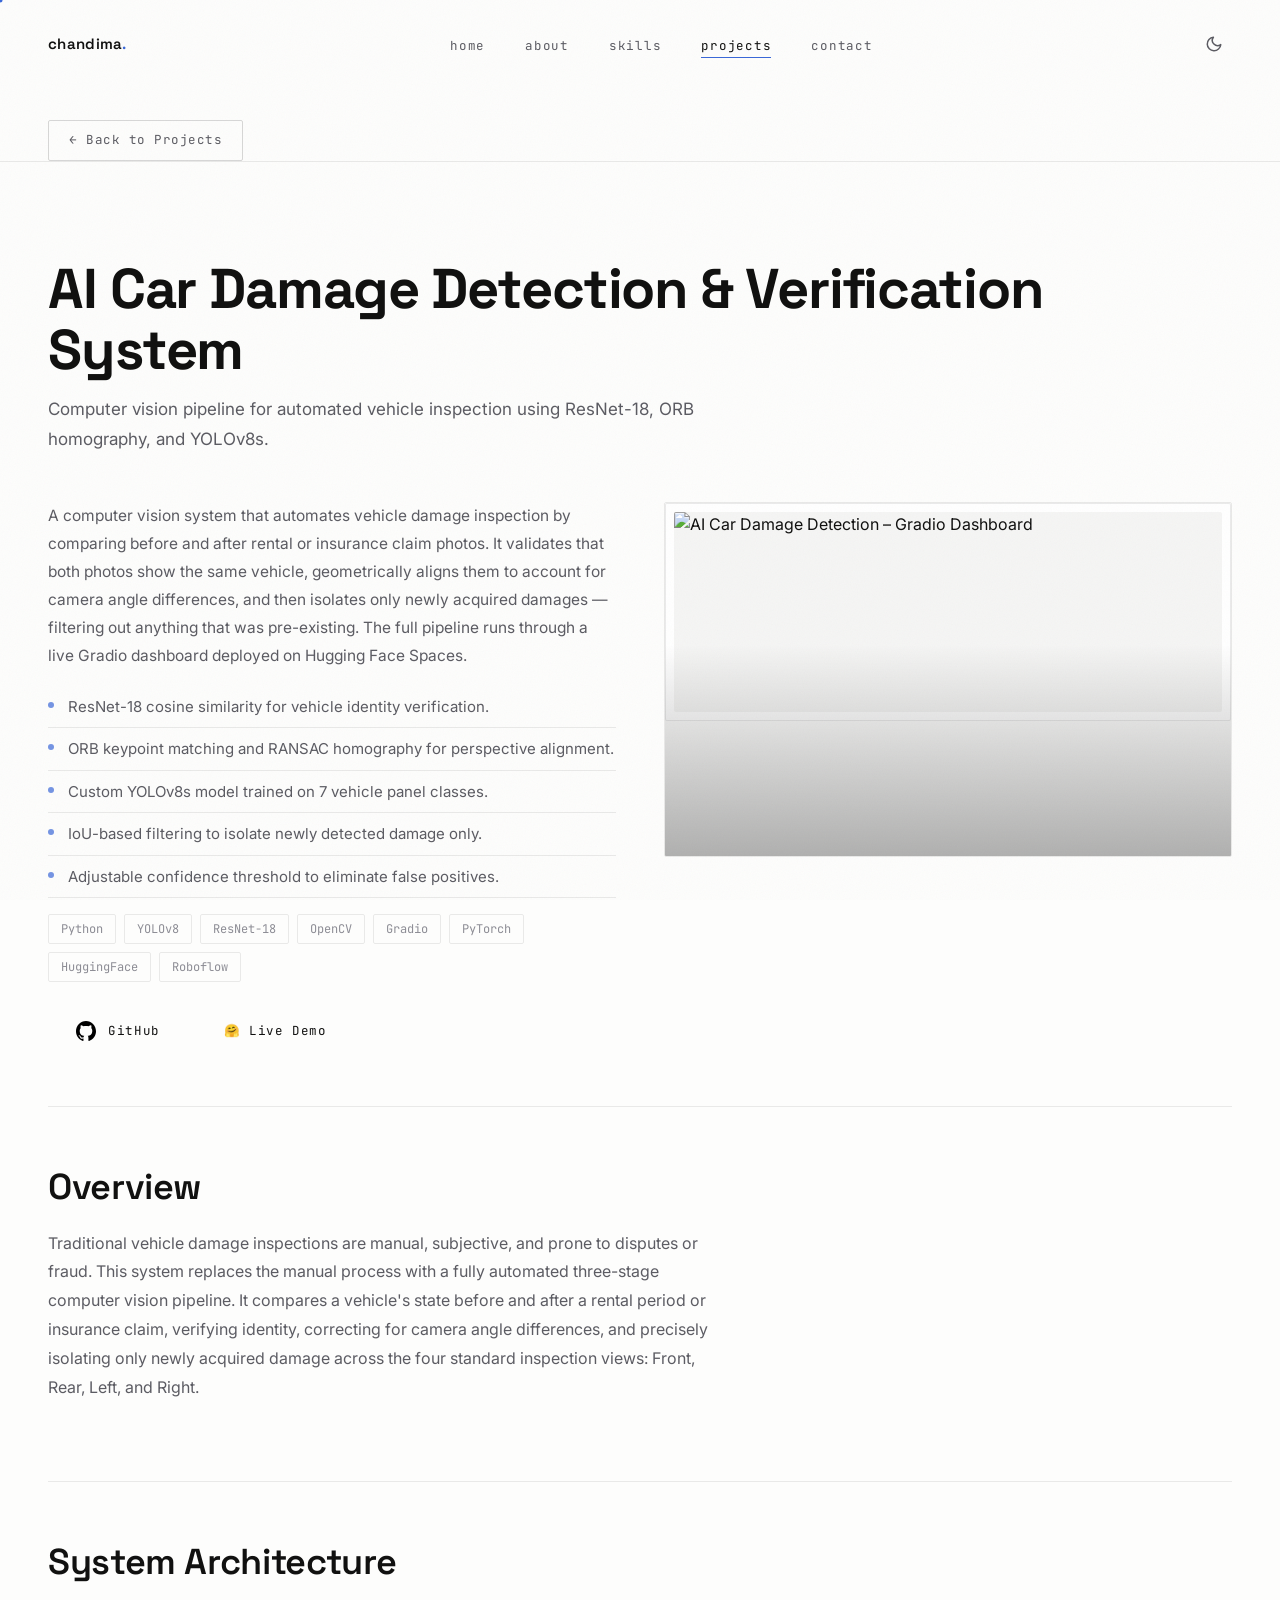
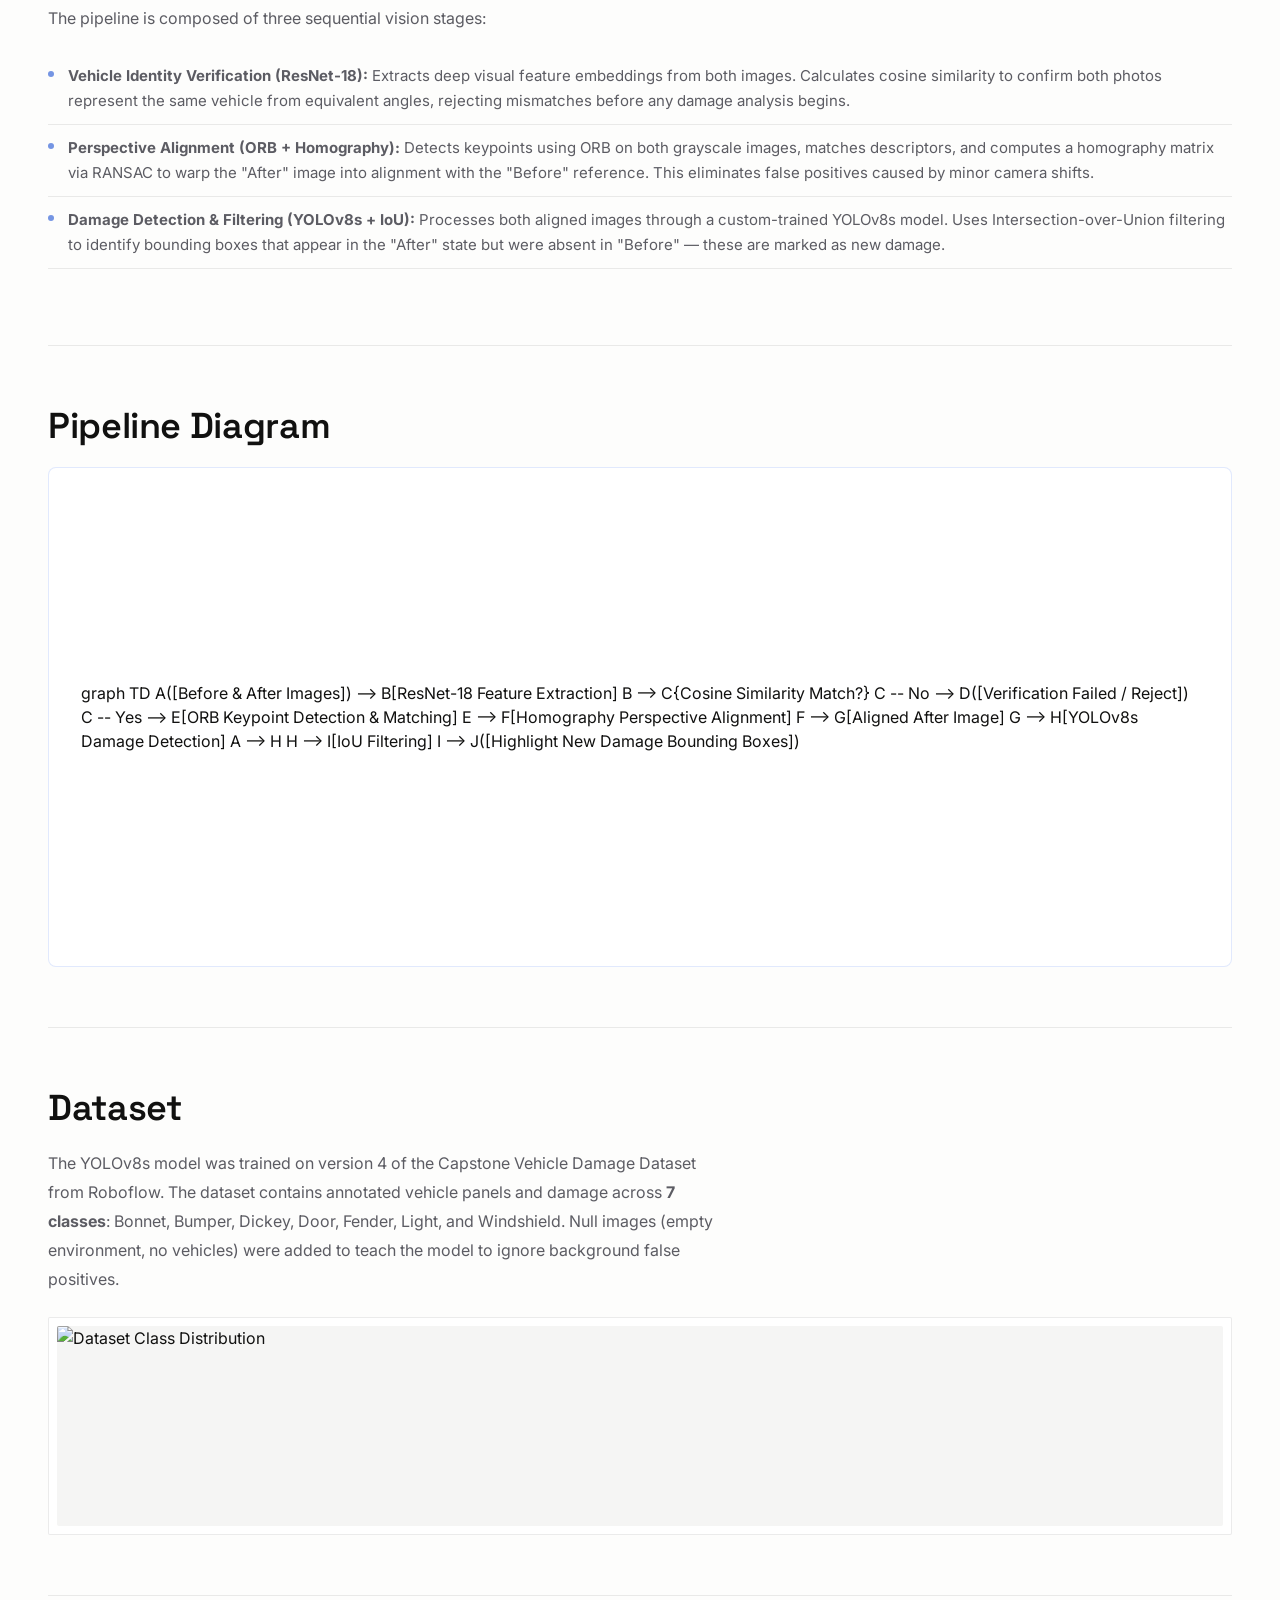
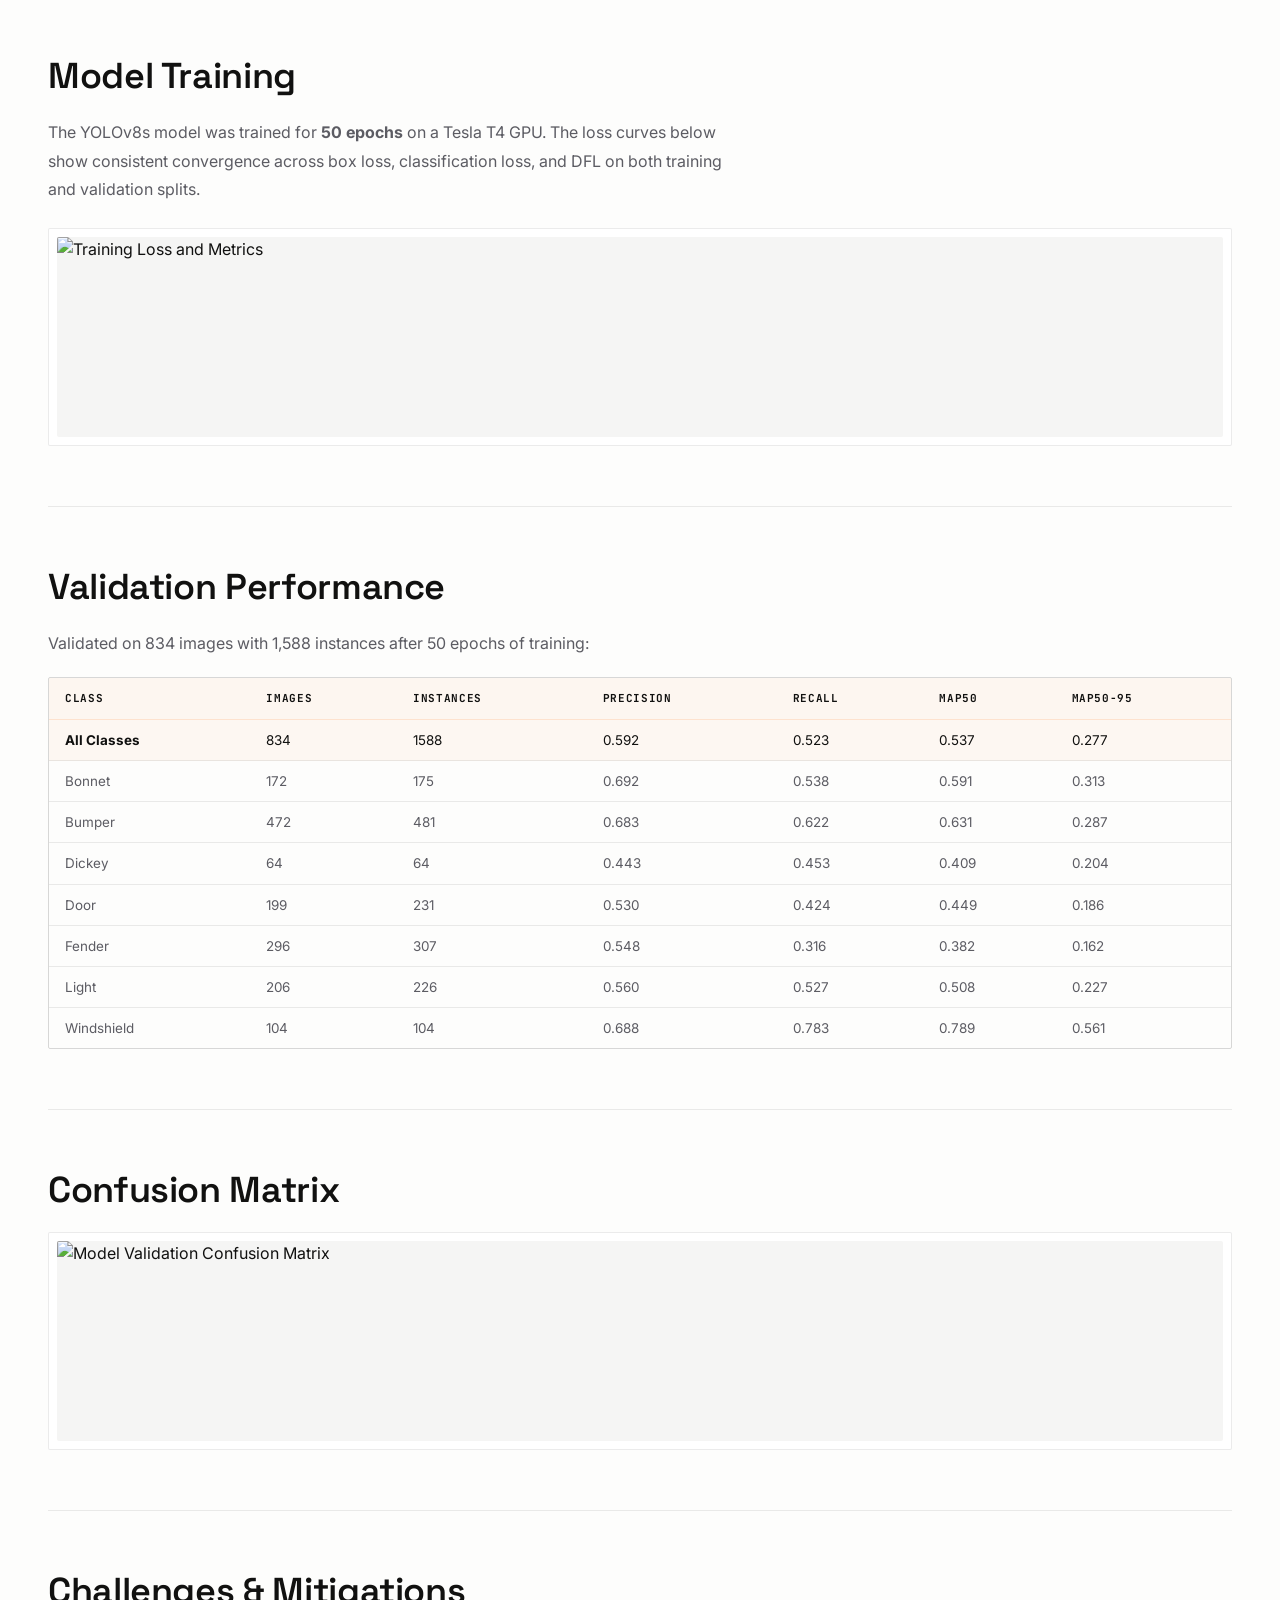
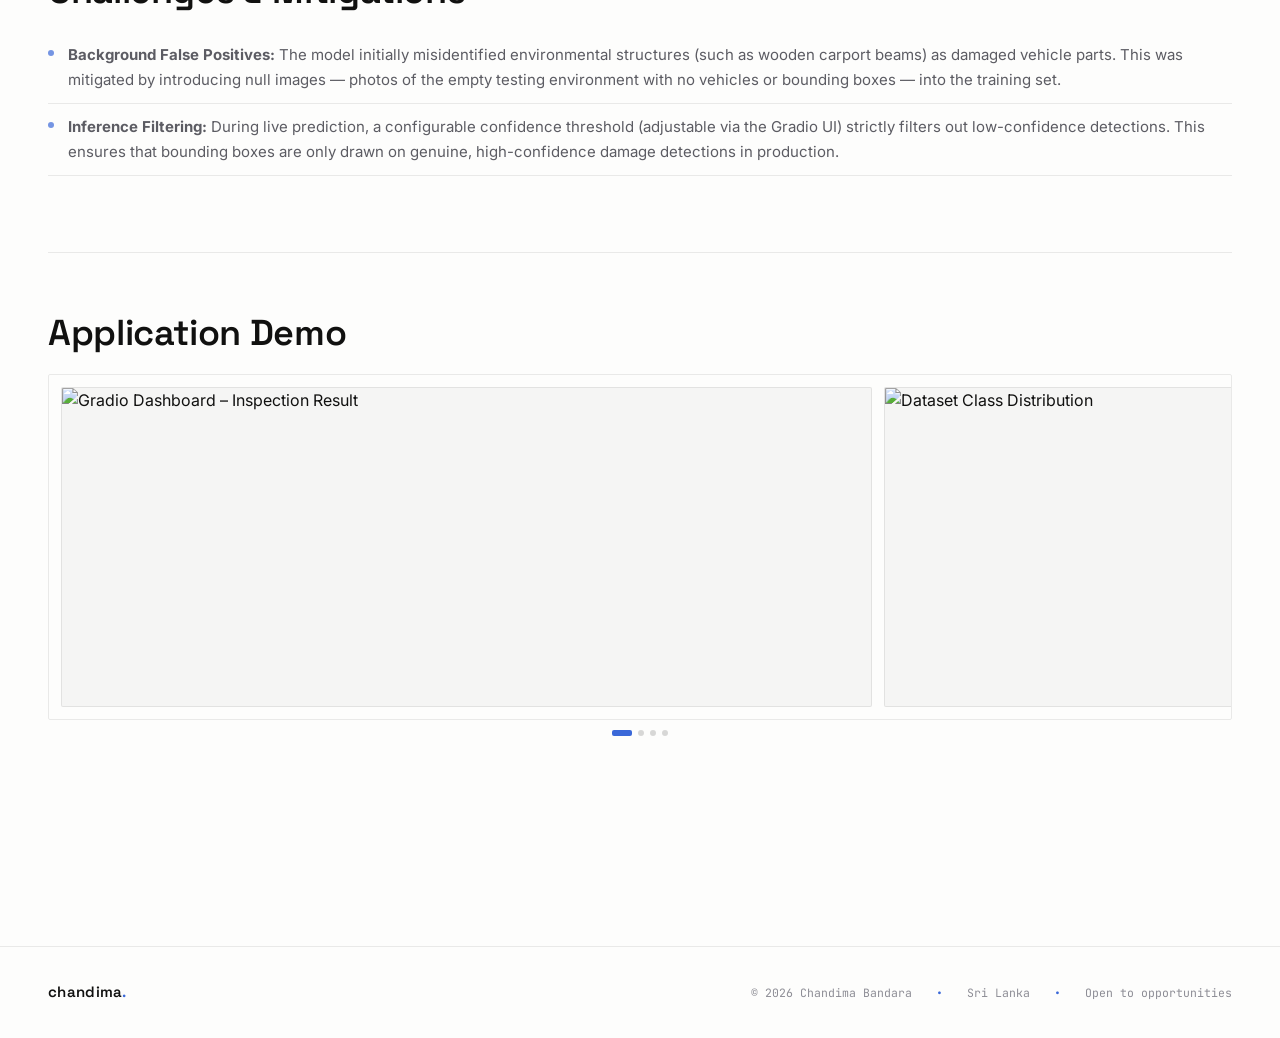
==== commit a28c43f3: "Fix mermaid diagram rendering and dark mode support on resume-screening and car-damage-detection pag" ====
--- a/car-damage-detection.html
+++ b/car-damage-detection.html
@@ -165,8 +165,7 @@
 				<div class="media-section reveal">
 					<h2>Pipeline Diagram</h2>
 					<div class="mermaid-wrap">
-						<div class="mermaid">
-graph TD
+						<div class="mermaid">graph TD
     A([Before &amp; After Images]) --> B[ResNet-18 Feature Extraction]
     B --> C{Cosine Similarity Match?}
     C -- No --> D([Verification Failed / Reject])
@@ -176,8 +175,7 @@
     G --> H[YOLOv8s Damage Detection]
     A --> H
     H --> I[IoU Filtering]
-    I --> J([Highlight New Damage Bounding Boxes])
-						</div>
+    I --> J([Highlight New Damage Bounding Boxes])</div>
 					</div>
 				</div>
 
@@ -397,5 +395,55 @@
 </div>
 
 <script src="js/main.js"></script>
+<script type="module">
+  import mermaid from 'https://cdn.jsdelivr.net/npm/mermaid@11/dist/mermaid.esm.min.mjs';
+
+  const isLight = () => document.documentElement.getAttribute('data-theme') === 'light';
+
+  const darkVars = {
+    background: '#131316', primaryColor: '#1e1e24', primaryBorderColor: '#3a3a48',
+    primaryTextColor: '#f2f1ec', lineColor: '#5c88f2', edgeLabelBackground: '#1e1e24',
+    secondaryColor: '#1a1a22', tertiaryColor: '#0f0f11'
+  };
+  const lightVars = {
+    background: '#ffffff', primaryColor: '#eef2ff', primaryBorderColor: '#8ba4ed',
+    primaryTextColor: '#111110', lineColor: '#3a68d8', edgeLabelBackground: '#eef2ff',
+    secondaryColor: '#f3f4f6', tertiaryColor: '#e8edf9'
+  };
+
+  // Save original source before Mermaid replaces it with an SVG
+  document.querySelectorAll('.mermaid').forEach(el => {
+    el.dataset.original = el.textContent;
+  });
+
+  function initMermaid() {
+    const light = isLight();
+    mermaid.initialize({
+      startOnLoad: true,
+      theme: light ? 'default' : 'dark',
+      flowchart: { curve: 'basis', useMaxWidth: false, nodeSpacing: 60, rankSpacing: 80 },
+      themeVariables: light ? lightVars : darkVars
+    });
+  }
+
+  initMermaid();
+
+  document.getElementById('themeToggle')?.addEventListener('click', () => {
+    setTimeout(() => {
+      const light = isLight();
+      mermaid.initialize({
+        startOnLoad: false,
+        theme: light ? 'default' : 'dark',
+        flowchart: { curve: 'basis', useMaxWidth: false, nodeSpacing: 60, rankSpacing: 80 },
+        themeVariables: light ? lightVars : darkVars
+      });
+      document.querySelectorAll('.mermaid').forEach(el => {
+        el.removeAttribute('data-processed');
+        el.innerHTML = el.dataset.original;
+        mermaid.run({ nodes: [el] });
+      });
+    }, 80);
+  });
+</script>
 </body>
 </html>
--- a/css/styles.css
+++ b/css/styles.css
@@ -14,9 +14,9 @@
   --text:         #f2f1ec;
   --text-dim:     #8d8d95;
   --text-dimmer:  #5c5c63;
-  --accent:       #ff8a3d;
-  --accent-dim:   #a85a29;
-  --accent-glow:  rgba(255,138,61,0.16);
+  --accent:       #5c88f2;
+  --accent-dim:   #3a5bba;
+  --accent-glow:  rgba(92,136,242,0.16);
   --display:      'Space Grotesk', sans-serif;
   --body:         'Inter', sans-serif;
   --mono:         'JetBrains Mono', monospace;
@@ -33,9 +33,9 @@
   --text:         #111110;
   --text-dim:     #5c5c63;
   --text-dimmer:  #8d8d95;
-  --accent:       #e06212;
-  --accent-dim:   #a85a29;
-  --accent-glow:  rgba(224,98,18,0.12);
+  --accent:       #3a68d8;
+  --accent-dim:   #2a4b9e;
+  --accent-glow:  rgba(58,104,216,0.12);
 }
 
 /* Light mode specific overrides */
@@ -166,7 +166,7 @@
   width:36px; height:36px; display:grid; place-items:center;
   border-radius:50%; transition:color .3s, background .3s;
 }
-.theme-toggle:hover { color:var(--accent); background:rgba(255,138,61,0.06); }
+.theme-toggle:hover { color:var(--accent); background:rgba(92,136,242,0.06); }
 .theme-toggle svg { width:18px; height:18px; transition:transform .4s var(--ease); }
 html[data-theme="light"] .theme-toggle .moon { display:block; }
 html[data-theme="light"] .theme-toggle .sun { display:none; }
@@ -208,7 +208,7 @@
 /* ============ HERO ============ */
 .hero {
   position:relative; min-height:100svh; display:flex; flex-direction:column;
-  justify-content:center; padding-top:120px; padding-bottom:60px;
+  justify-content:center; padding-top:180px; padding-bottom:60px;
   border-top:none !important;
 }
 .hero-label {
@@ -220,7 +220,7 @@
 
 .hero h1 {
   font-family:var(--display); font-weight:700;
-  font-size:clamp(40px,8vw,96px); line-height:.98; letter-spacing:-.02em; max-width:16ch;
+  font-size:clamp(36px,6vw,72px); line-height:.98; letter-spacing:-.02em; max-width:16ch;
   opacity:0; transform:translateY(16px); animation:rise .9s var(--ease) .25s forwards;
 }
 .hero h1 em { font-style:normal; color:var(--text-dim); }
@@ -301,7 +301,7 @@
 }
 .hero-portrait {
   width:min(280px,32vw); aspect-ratio:1;
-  border-radius:2px;
+  border-radius:24px;
   border:1px solid var(--line-strong);
   overflow:hidden; position:relative;
 }
@@ -327,7 +327,7 @@
   cursor:pointer; border:none;
 }
 .btn-primary { background:var(--accent); color:#0a0a0a; }
-.btn-primary:hover { transform:translateY(-2px); background:#ffa562; }
+.btn-primary:hover { transform:translateY(-2px); background:#4a77e2; }
 .btn-ghost { border:1px solid var(--line-strong); color:var(--text); background:transparent; }
 .btn-ghost:hover { transform:translateY(-2px); border-color:var(--accent); color:var(--accent); }
 .btn .arrow { transition:transform .3s var(--ease); }
@@ -699,11 +699,11 @@
 
 /* Mermaid */
 .mermaid-wrap {
-  margin-top:20px; border-radius:2px; background:var(--bg-raised);
-  border:1px solid rgba(255,138,61,.14); padding:28px; overflow-x:auto;
-  display:flex; justify-content:center;
-}
-.mermaid-wrap svg { width:100%; height:auto; }
+  margin-top:20px; border-radius:8px; background:var(--bg-raised);
+  border:1px solid rgba(92,136,242,.18); padding:40px 32px; overflow-x:auto;
+  display:flex; justify-content:center; min-height:500px; align-items:center;
+}
+.mermaid-wrap svg { width:100%; max-width:900px; height:auto; min-height:460px; }
 
 /* Lightbox */
 .lightbox {
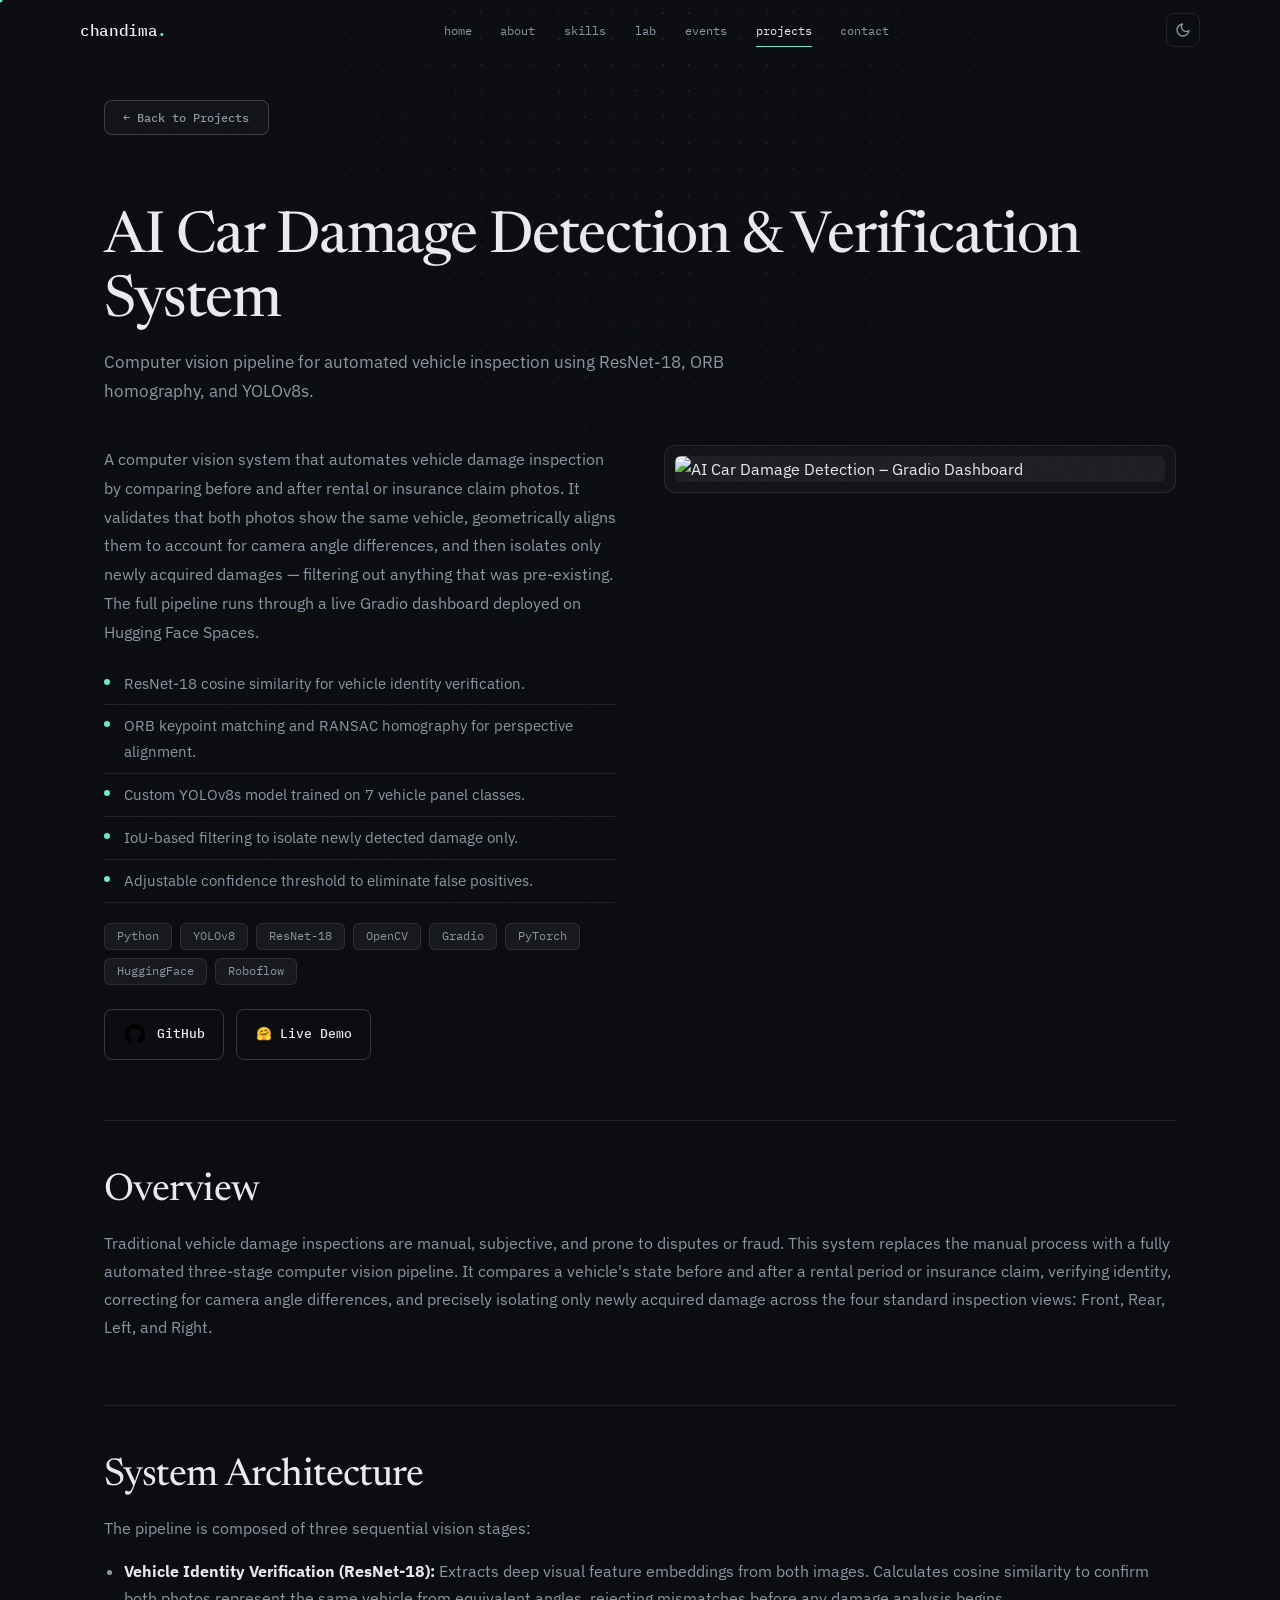
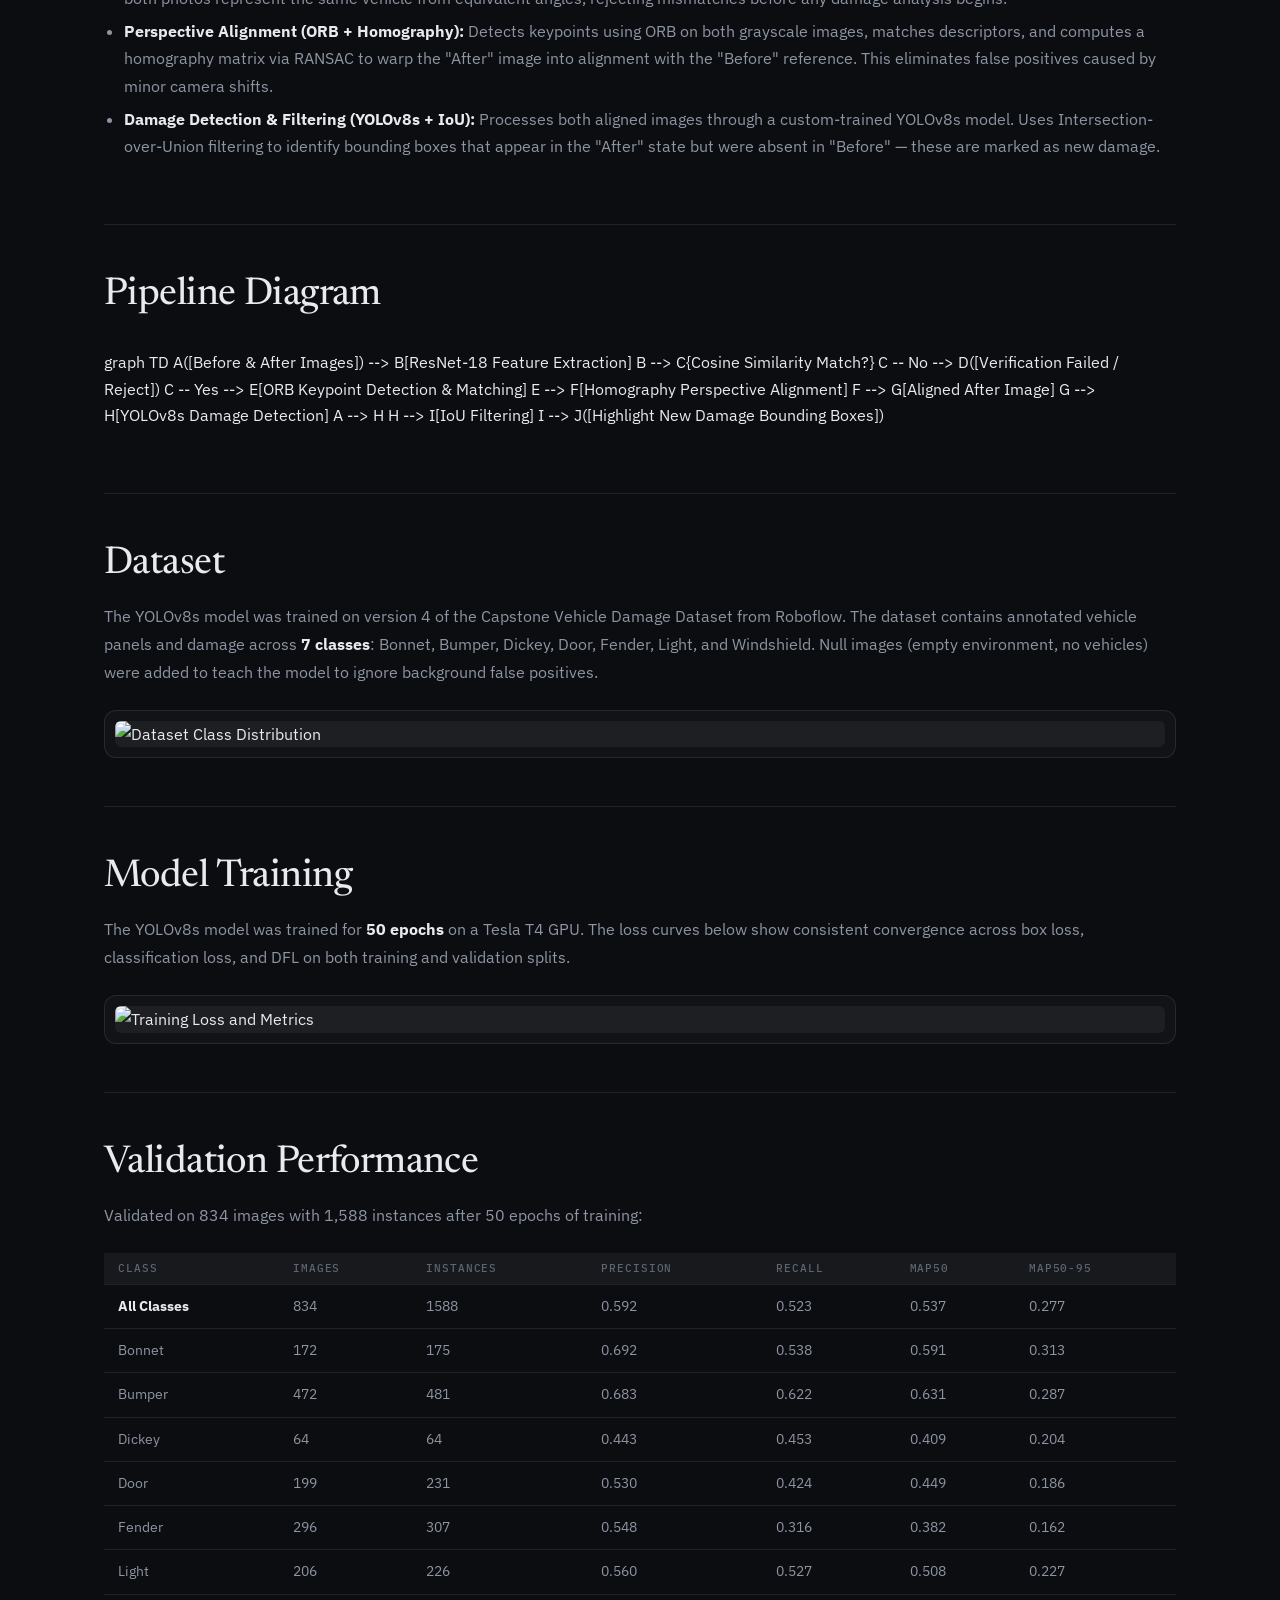
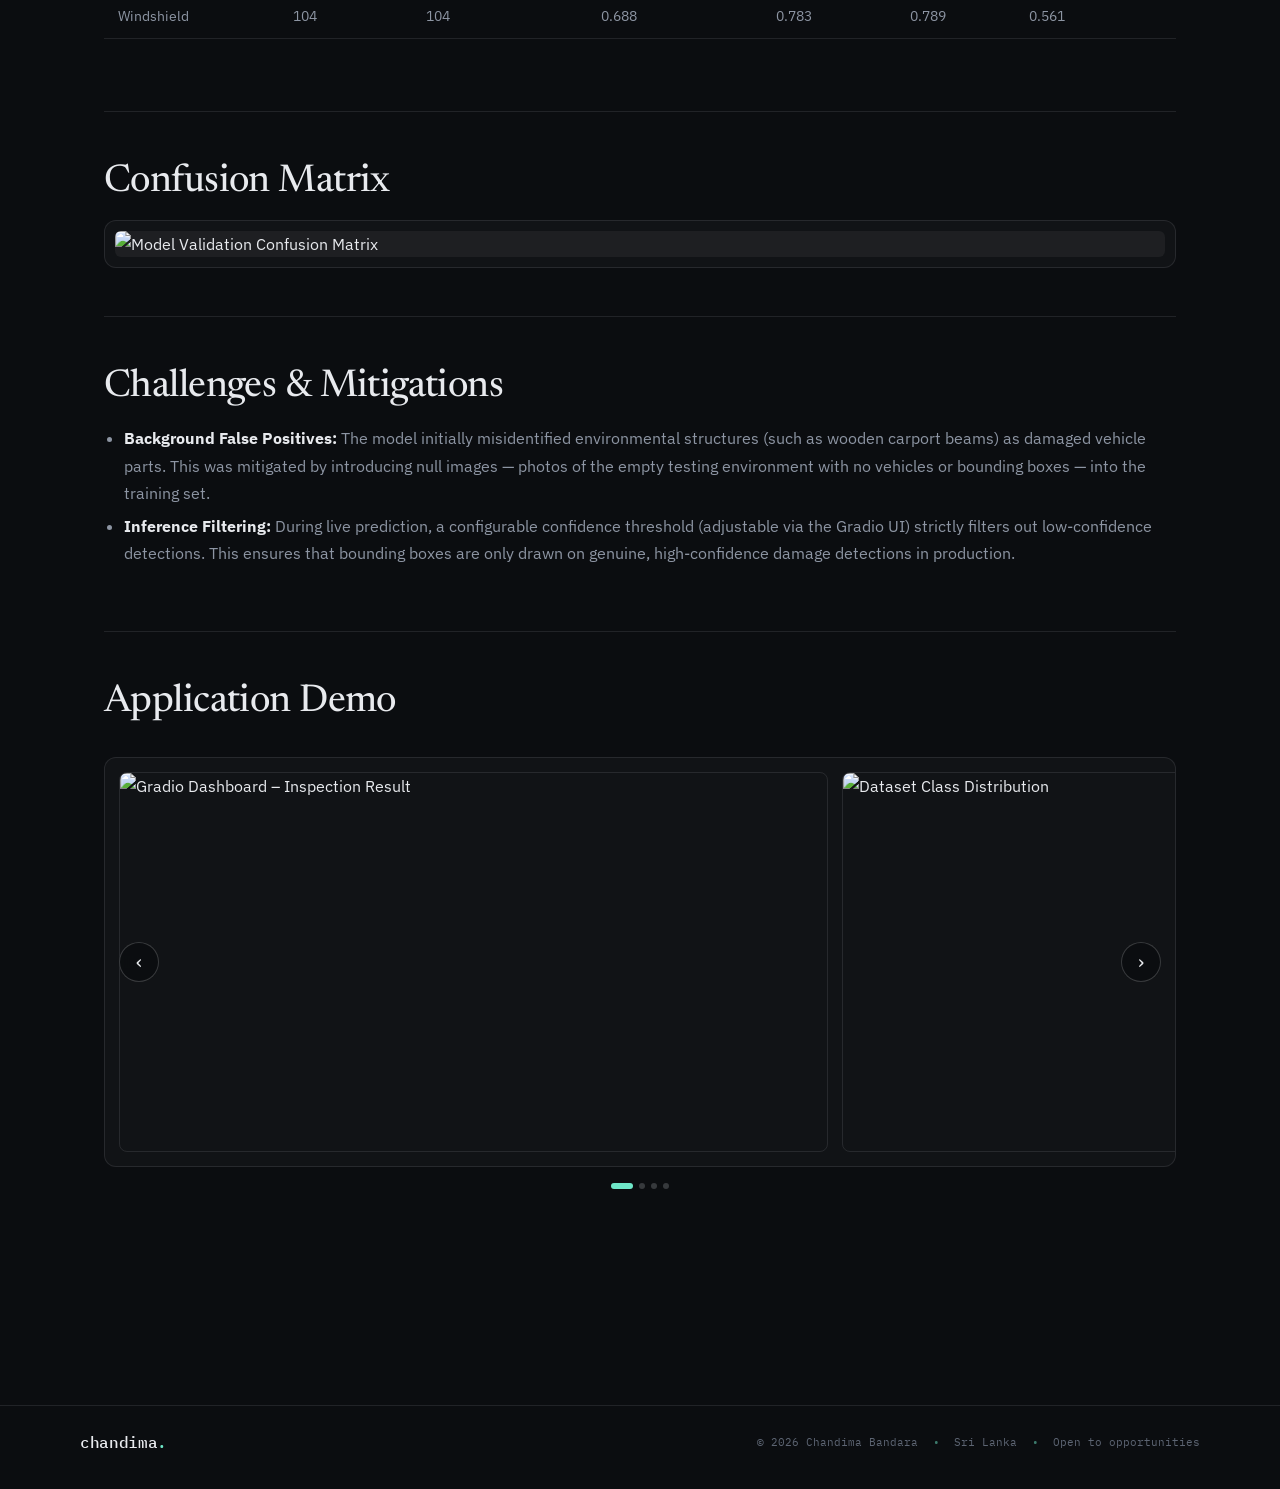
==== commit 9be73dc5: "added updated projects" ====
--- a/car-damage-detection.html
+++ b/car-damage-detection.html
@@ -1,15 +1,25 @@
 <!DOCTYPE html>
-<html lang="en">
+<html lang="en" data-theme="dark">
 <head>
   <meta charset="UTF-8" />
   <meta name="viewport" content="width=device-width, initial-scale=1.0" />
   <meta name="description" content="AI Car Damage Detection and Verification System – A computer vision pipeline using ResNet-18, ORB, and YOLOv8s to detect new vehicle damage between before/after inspection photos." />
   <title>AI Car Damage Detection | Chandima Bandara</title>
+    <script>
+    /* set theme + js flag before first paint */
+    (function () {
+      var r = document.documentElement, t = null;
+      try { t = localStorage.getItem('theme'); } catch (e) {}
+      if (!t) t = 'dark';
+      r.dataset.theme = t; r.classList.add('js');
+    })();
+  </script>
   <link rel="preconnect" href="https://fonts.googleapis.com" />
   <link rel="preconnect" href="https://fonts.gstatic.com" crossorigin />
-  <link href="https://fonts.googleapis.com/css2?family=Space+Grotesk:wght@400;500;600;700&family=Inter:wght@400;500;600&family=JetBrains+Mono:wght@400;500&display=swap" rel="stylesheet" />
+  <link href="https://fonts.googleapis.com/css2?family=IBM+Plex+Mono:wght@400;500&family=IBM+Plex+Sans:wght@400;500;600&family=Newsreader:ital,opsz,wght@0,6..72,400..600;1,6..72,400..500&display=swap" rel="stylesheet" />
   <link rel="icon" type="image/svg+xml" href="assets/icons/favicon.svg" />
   <link rel="stylesheet" href="css/styles.css" />
+  <link rel="stylesheet" href="css/lab.css" />
 </head>
 <body>
 <div class="grain"></div>
@@ -26,10 +36,12 @@
 <header class="site-header" id="siteHeader">
   <nav class="wrap">
     <a href="index.html" class="logo">chandima<span class="logo-dot">.</span></a>
-    <ul class="nav-links">
+        <ul class="nav-links">
       <li><a href="index.html#home">home</a></li>
       <li><a href="index.html#about">about</a></li>
       <li><a href="index.html#skills">skills</a></li>
+      <li><a href="index.html#lab">lab</a></li>
+      <li><a href="index.html#events">events</a></li>
       <li><a href="index.html#projects" class="active">projects</a></li>
       <li><a href="index.html#contact">contact</a></li>
     </ul>
@@ -49,6 +61,8 @@
   <a href="index.html#home">home</a>
   <a href="index.html#about">about</a>
   <a href="index.html#skills">skills</a>
+  <a href="index.html#lab">lab</a>
+  <a href="index.html#events">events</a>
   <a href="index.html#projects">projects</a>
   <a href="index.html#contact">contact</a>
 </div>
@@ -56,7 +70,7 @@
 <a class="back-home" href="index.html#projects">← Back to Projects</a>
 
 <main>
-			<section class="project-page section reveal-scale">
+			<section class="project-page section">
 				<div class="section-heading">
 					<h1>AI Car Damage Detection &amp; Verification System</h1>
 					<p>Computer vision pipeline for automated vehicle inspection using ResNet-18, ORB homography, and YOLOv8s.</p>
@@ -398,17 +412,17 @@
 <script type="module">
   import mermaid from 'https://cdn.jsdelivr.net/npm/mermaid@11/dist/mermaid.esm.min.mjs';
 
-  const isLight = () => document.documentElement.getAttribute('data-theme') === 'light';
-
-  const darkVars = {
-    background: '#131316', primaryColor: '#1e1e24', primaryBorderColor: '#3a3a48',
-    primaryTextColor: '#f2f1ec', lineColor: '#5c88f2', edgeLabelBackground: '#1e1e24',
-    secondaryColor: '#1a1a22', tertiaryColor: '#0f0f11'
+  const isLight = () => (document.documentElement.dataset.theme || document.documentElement.getAttribute('data-theme')) === 'light';
+
+    const darkVars = {
+    background: '#10141a', primaryColor: '#141820', primaryBorderColor: 'rgba(232,234,238,0.20)',
+    primaryTextColor: '#e8eaee', lineColor: '#6ee7c8', edgeLabelBackground: '#10141a',
+    secondaryColor: '#10141a', tertiaryColor: '#0b0d10'
   };
-  const lightVars = {
-    background: '#ffffff', primaryColor: '#eef2ff', primaryBorderColor: '#8ba4ed',
-    primaryTextColor: '#111110', lineColor: '#3a68d8', edgeLabelBackground: '#eef2ff',
-    secondaryColor: '#f3f4f6', tertiaryColor: '#e8edf9'
+    const lightVars = {
+    background: '#fbfaf6', primaryColor: '#f6f4ee', primaryBorderColor: 'rgba(22,24,29,0.24)',
+    primaryTextColor: '#16181d', lineColor: '#0b7a6b', edgeLabelBackground: '#fbfaf6',
+    secondaryColor: '#f6f4ee', tertiaryColor: '#ffffff'
   };
 
   // Save original source before Mermaid replaces it with an SVG
--- a/css/styles.css
+++ b/css/styles.css
@@ -1,812 +1,507 @@
 /* ================================================================
    CHANDIMA BANDARA — Portfolio
-   Design tokens + layout system
-   Fonts: Space Grotesk · Inter · JetBrains Mono
+   Theme: "research notebook"
+   quiet graphite (dark) / paper (light), emerald/mint accent,
+   serif display + mono annotations, dot-grid background.
+   Fonts: Newsreader · IBM Plex Sans · IBM Plex Mono
 ================================================================ */
 
-/* ============ TOKENS ============ */
+/* ============ TOKENS & TYPOGRAPHY ============ */
 :root {
-  --bg:           #09090a;
-  --bg-alt:       #0f0f11;
-  --bg-raised:    #131316;
-  --line:         rgba(245,245,240,0.08);
-  --line-strong:  rgba(245,245,240,0.15);
-  --text:         #f2f1ec;
-  --text-dim:     #8d8d95;
-  --text-dimmer:  #5c5c63;
-  --accent:       #5c88f2;
-  --accent-dim:   #3a5bba;
-  --accent-glow:  rgba(92,136,242,0.16);
-  --display:      'Space Grotesk', sans-serif;
-  --body:         'Inter', sans-serif;
-  --mono:         'JetBrains Mono', monospace;
-  --ease:         cubic-bezier(.16,.8,.24,1);
+  --serif:        'Newsreader', Georgia, 'Times New Roman', serif;
+  --sans:         'IBM Plex Sans', system-ui, -apple-system, 'Segoe UI', sans-serif;
+  --mono:         'IBM Plex Mono', ui-monospace, 'SFMono-Regular', Menlo, monospace;
+  --display:      var(--serif);
+  --body:         var(--sans);
+  --ease:         cubic-bezier(.2, .7, .2, 1);
+}
+
+/* ============ DARK THEME (MAIN / DEFAULT MODE) ============ */
+:root,
+:root[data-theme="dark"],
+html[data-theme="dark"] {
+  color-scheme:   dark;
+  --bg:           #0b0d10;
+  --bg2:          #10141a;
+  --bg-alt:       #10141a;
+  --bg-raised:    #141820;
+  --card:         rgba(255,255,255,.028);
+  --card2:        rgba(255,255,255,.05);
+  --ink:          #e8eaee;
+  --text:         #e8eaee;
+  --muted:        #8d95a3;
+  --text-dim:     #8d95a3;
+  --dim:          #5d6573;
+  --text-dimmer:  #5d6573;
+  --line:         rgba(232,234,238,.10);
+  --line2:        rgba(232,234,238,.20);
+  --line-strong:  rgba(232,234,238,.20);
+  --accent:       #6ee7c8;
+  --accent-dim:   #45b399;
+  --accent-glow:  rgba(110,231,200,0.18);
+  --accent-ink:   #06231c;
+  --dot:          rgba(232,234,238,.075);
 }
 
 /* ============ LIGHT THEME ============ */
+:root[data-theme="light"],
 html[data-theme="light"] {
-  --bg:           #fdfdfc;
-  --bg-alt:       #f5f5f4;
+  color-scheme:   light;
+  --bg:           #f6f4ee;
+  --bg2:          #fbfaf6;
+  --bg-alt:       #fbfaf6;
   --bg-raised:    #ffffff;
-  --line:         rgba(0,0,0,0.08);
-  --line-strong:  rgba(0,0,0,0.15);
-  --text:         #111110;
-  --text-dim:     #5c5c63;
-  --text-dimmer:  #8d8d95;
-  --accent:       #3a68d8;
-  --accent-dim:   #2a4b9e;
-  --accent-glow:  rgba(58,104,216,0.12);
-}
-
-/* Light mode specific overrides */
-html[data-theme="light"] .grain { opacity:0.04; mix-blend-mode:multiply; }
-html[data-theme="light"] .site-header.scrolled {
-  background:rgba(253,253,252,0.85);
-}
-html[data-theme="light"] .card-category {
-  background:rgba(253,253,252,0.85);
-  color:var(--accent);
-}
-html[data-theme="light"] .cursor-ring.view,
-html[data-theme="light"] .btn-primary { color:#fdfdfc; }
-
-/* ============ RESET ============ */
-*, *::before, *::after { margin:0; padding:0; box-sizing:border-box; }
-html { scroll-behavior:smooth; }
+  --card:         rgba(21,23,28,.025);
+  --card2:        rgba(21,23,28,.05);
+  --ink:          #16181d;
+  --text:         #16181d;
+  --muted:        #596070;
+  --text-dim:     #596070;
+  --dim:          #8a909c;
+  --text-dimmer:  #8a909c;
+  --line:         rgba(22,24,29,.12);
+  --line2:        rgba(22,24,29,.24);
+  --line-strong:  rgba(22,24,29,.24);
+  --accent:       #0b7a6b;
+  --accent-dim:   #085e52;
+  --accent-glow:  rgba(11,122,107,0.15);
+  --accent-ink:   #f6f4ee;
+  --dot:          rgba(22,24,29,.09);
+}
+
+/* ============ RESET & BASE ============ */
+*, *::before, *::after { box-sizing: border-box; margin: 0; padding: 0; }
+html { scroll-behavior: smooth; -webkit-text-size-adjust: 100%; }
 body {
-  background:var(--bg);
-  color:var(--text);
-  font-family:var(--body);
-  line-height:1.5;
-  overflow-x:hidden;
-  overflow-wrap:break-word;
-  word-break:break-word;
-  -webkit-font-smoothing:antialiased;
-  -moz-osx-font-smoothing:grayscale;
-}
-a { color:inherit; text-decoration:none; }
-ul { list-style:none; }
-img { max-width:100%; display:block; }
-button { font-family:var(--body); }
-::selection { background:var(--accent); color:#0a0a0a; }
-
-@media (prefers-reduced-motion:reduce) {
-  * { animation-duration:.001ms !important; transition-duration:.001ms !important; }
-}
-a:focus-visible, button:focus-visible {
-  outline:1px solid var(--accent); outline-offset:4px;
-}
-
-/* ============ LAYOUT ============ */
-.wrap { max-width:1280px; margin:0 auto; padding:0 48px; }
-@media (max-width:768px) { .wrap { padding:0 24px; } }
-
-/* ============ GRAIN ============ */
+  margin: 0;
+  background: var(--bg);
+  color: var(--ink);
+  font: 400 1rem/1.65 var(--sans);
+  -webkit-font-smoothing: antialiased;
+  text-rendering: optimizeLegibility;
+  transition: background-color .35s, color .35s;
+  overflow-x: hidden;
+}
+
+/* Faint dot-grid, like notebook paper */
+body::before {
+  content: ''; position: fixed; inset: 0; z-index: -1; pointer-events: none;
+  background-image: radial-gradient(var(--dot) 1px, transparent 1.2px);
+  background-size: 26px 26px;
+  -webkit-mask-image: radial-gradient(ellipse at 50% 0%, #000 0%, transparent 85%);
+          mask-image: radial-gradient(ellipse at 50% 0%, #000 0%, transparent 85%);
+}
+
+img { max-width: 100%; display: block; }
+a { color: inherit; text-decoration: none; }
+button { font: inherit; color: inherit; }
+ul, ol { list-style: none; }
+::selection { background: var(--accent); color: var(--accent-ink); }
+:focus-visible { outline: 2px solid var(--accent); outline-offset: 3px; border-radius: 4px; }
+
+.wrap { width: min(1120px, 100% - 48px); margin-inline: auto; }
+@media (max-width: 768px) { .wrap { width: min(1120px, 100% - 32px); } }
+
+/* Headings */
+h1, h2, h3, h4 { font-family: var(--serif); font-weight: 450; letter-spacing: -.015em; color: var(--ink); margin: 0; }
+h1 { font-size: clamp(2.3rem, 5vw, 3.8rem); line-height: 1.08; }
+h2 { font-size: clamp(1.8rem, 4vw, 2.6rem); line-height: 1.15; }
+h3 { font-size: clamp(1.25rem, 2.5vw, 1.6rem); line-height: 1.25; }
+em { font-style: italic; color: var(--accent); }
+
+.eyebrow {
+  display: inline-block; margin-bottom: 1rem;
+  font: 500 .72rem/1 var(--mono); letter-spacing: .12em; text-transform: uppercase; color: var(--muted);
+}
+.eyebrow::before { content: '# '; color: var(--accent); }
+
+/* Grain overlay */
 .grain {
-  position:fixed; inset:0; z-index:200; pointer-events:none;
-  opacity:0.032; mix-blend-mode:overlay;
-  background-image:url("data:image/svg+xml,%3Csvg xmlns='http://www.w3.org/2000/svg' width='180' height='180'%3E%3Cfilter id='n'%3E%3CfeTurbulence type='fractalNoise' baseFrequency='0.85' numOctaves='3' stitchTiles='stitch'/%3E%3C/filter%3E%3Crect width='100%25' height='100%25' filter='url(%23n)'/%3E%3C/svg%3E");
-}
-
-/* ============ CUSTOM CURSOR ============ */
+  position: fixed; inset: 0; z-index: 200; pointer-events: none;
+  opacity: 0.03; mix-blend-mode: overlay;
+  background-image: url("data:image/svg+xml,%3Csvg xmlns='http://www.w3.org/2000/svg' width='180' height='180'%3E%3Cfilter id='n'%3E%3CfeTurbulence type='fractalNoise' baseFrequency='0.85' numOctaves='3' stitchTiles='stitch'/%3E%3C/filter%3E%3Crect width='100%25' height='100%25' filter='url(%23n)'/%3E%3C/svg%3E");
+}
+:root[data-theme="light"] .grain { opacity: 0.04; mix-blend-mode: multiply; }
+
+/* Custom cursor */
 .cursor-dot, .cursor-ring {
-  position:fixed; top:0; left:0; pointer-events:none; z-index:300;
-  transform:translate(-50%,-50%); border-radius:50%;
-}
-.cursor-dot {
-  width:5px; height:5px; background:var(--accent);
-  transition:opacity .2s;
-}
+  position: fixed; top: 0; left: 0; pointer-events: none; z-index: 300;
+  transform: translate(-50%, -50%); border-radius: 50%;
+}
+.cursor-dot { width: 5px; height: 5px; background: var(--accent); transition: opacity .2s; }
 .cursor-ring {
-  width:34px; height:34px; border:1px solid var(--line-strong);
-  transition:width .25s var(--ease), height .25s var(--ease),
-             border-color .25s, background .25s, color .25s;
-  display:flex; align-items:center; justify-content:center;
-  font-family:var(--mono); font-size:10px; letter-spacing:.05em; color:var(--bg);
-}
-.cursor-ring.hover { width:20px; height:20px; border-color:var(--accent); }
-.cursor-ring.view {
-  width:76px; height:76px;
-  background:var(--accent); border-color:var(--accent); color:#0a0a0a;
-}
-@media (hover:none),(pointer:coarse) { .cursor-dot,.cursor-ring { display:none; } }
-
-/* ============ SCROLL PROGRESS ============ */
+  width: 32px; height: 32px; border: 1px solid var(--line2);
+  transition: width .25s var(--ease), height .25s var(--ease), border-color .25s, background .25s, color .25s;
+  display: flex; align-items: center; justify-content: center;
+  font: 500 10px/1 var(--mono); letter-spacing: .05em; color: var(--bg);
+}
+.cursor-ring.hover { width: 22px; height: 22px; border-color: var(--accent); }
+.cursor-ring.view { width: 72px; height: 72px; background: var(--accent); border-color: var(--accent); color: var(--accent-ink); }
+@media (hover: none), (pointer: coarse) { .cursor-dot, .cursor-ring { display: none; } }
+
+/* Scroll progress */
 #scrollProgress {
-  position:fixed; top:0; left:0; height:2px; width:0%;
-  background:var(--accent); z-index:9999;
-  box-shadow:0 0 8px var(--accent);
-  transition:width .1s linear;
-}
-
-/* ============ NAV ============ */
+  position: fixed; top: 0; left: 0; right: 0; height: 2px; width: 0%;
+  background: var(--accent); z-index: 9100;
+  transition: width .1s linear;
+}
+
+/* Page Loader */
+.page-loader {
+  position: fixed; inset: 0; z-index: 9500; display: grid; place-content: center; justify-items: center; gap: 1.1rem;
+  background: var(--bg); animation: loaderOut .5s ease 1.1s forwards;
+}
+.page-loader.loaded, .page-loader.done { animation: loaderOut .3s ease forwards; }
+.loader-logo { font: 500 1.6rem/1 var(--mono); letter-spacing: -.03em; color: var(--ink); }
+.loader-logo span { color: var(--accent); }
+.loader-bar { width: 120px; height: 2px; background: var(--line); overflow: hidden; border-radius: 2px; position: relative; }
+.loader-bar::after { content: ''; display: block; height: 100%; width: 100%; background: var(--accent); transform: translateX(-100%); animation: loaderFill 1.1s var(--ease) forwards; }
+@keyframes loaderFill { to { transform: none; } }
+@keyframes loaderOut { to { opacity: 0; visibility: hidden; pointer-events: none; } }
+
+/* Site Header & Navigation */
 .site-header {
-  position:fixed; top:0; left:0; right:0; z-index:100;
-  padding:26px 0;
-  transition:padding .35s var(--ease), background .35s var(--ease), border-color .35s var(--ease);
-  border-bottom:1px solid transparent;
+  position: fixed; inset: 0 0 auto; z-index: 8000;
+  transition: background-color .3s, border-color .3s, backdrop-filter .3s;
+  border-bottom: 1px solid transparent;
 }
 .site-header.scrolled {
-  padding:16px 0;
-  background:rgba(9,9,10,0.82);
-  backdrop-filter:blur(14px) saturate(140%);
-  -webkit-backdrop-filter:blur(14px) saturate(140%);
-  border-bottom:1px solid var(--line);
-}
-.site-header nav.wrap { display:flex; align-items:center; justify-content:space-between; }
-
-.logo {
-  font-family:var(--display); font-weight:600; font-size:15px; letter-spacing:.02em;
-  transition:opacity .25s;
-}
-.logo:hover { opacity:.7; }
-.logo-dot { color:var(--accent); }
-
-.nav-links { display:flex; gap:40px; align-items:center; }
+  background: color-mix(in srgb, var(--bg) 82%, transparent);
+  -webkit-backdrop-filter: blur(12px); backdrop-filter: blur(12px);
+  border-bottom-color: var(--line);
+}
+.site-header nav {
+  height: 60px; display: flex; align-items: center; justify-content: space-between; gap: 1.5rem;
+}
+.logo { font: 500 1.02rem/1 var(--mono); letter-spacing: -.02em; color: var(--ink); }
+.logo-dot { color: var(--accent); }
+.nav-links { display: flex; gap: 1.8rem; list-style: none; margin: 0; padding: 0; align-items: center; }
 .nav-links a {
-  font-family:var(--mono); font-size:12.5px; letter-spacing:.06em; text-transform:lowercase;
-  color:var(--text-dim); position:relative; padding-bottom:4px;
-  transition:color .25s;
+  font: 400 .78rem/1 var(--mono); color: var(--muted); padding: .4rem 0; position: relative; transition: color .2s;
 }
 .nav-links a::after {
-  content:''; position:absolute; left:0; bottom:0; width:100%; height:1px;
-  background:var(--accent); transform:scaleX(0); transform-origin:right;
-  transition:transform .35s var(--ease);
-}
-.nav-links a:hover, .nav-links a.active { color:var(--text); }
-.nav-links a:hover::after, .nav-links a.active::after { transform:scaleX(1); transform-origin:left; }
+  content: ''; position: absolute; left: 0; right: 0; bottom: -2px; height: 1px;
+  background: var(--accent); transform: scaleX(0); transform-origin: 0 50%; transition: transform .3s var(--ease);
+}
+.nav-links a:hover, .nav-links a.active { color: var(--ink); }
+.nav-links a.active::after, .nav-links a:hover::after { transform: scaleX(1); }
 
 /* Header Actions */
-.header-actions { display:flex; align-items:center; gap:32px; }
-@media (max-width:860px) { .header-actions { gap:20px; } }
-
-/* Theme Toggle */
-.theme-toggle {
-  background:none; border:none; cursor:pointer; color:var(--text-dim);
-  width:36px; height:36px; display:grid; place-items:center;
-  border-radius:50%; transition:color .3s, background .3s;
-}
-.theme-toggle:hover { color:var(--accent); background:rgba(92,136,242,0.06); }
-.theme-toggle svg { width:18px; height:18px; transition:transform .4s var(--ease); }
-html[data-theme="light"] .theme-toggle .moon { display:block; }
-html[data-theme="light"] .theme-toggle .sun { display:none; }
-html:not([data-theme="light"]) .theme-toggle .moon { display:none; }
-html:not([data-theme="light"]) .theme-toggle .sun { display:block; }
-
-/* Hamburger */
-.nav-toggle {
-  display:none; flex-direction:column; gap:5px; width:26px;
-  cursor:pointer; background:none; border:none; padding:4px; z-index:120;
-}
-.nav-toggle span {
-  height:1px; width:100%; background:var(--text);
-  transition:transform .3s var(--ease), opacity .3s; display:block;
-}
-.nav-toggle.open span:nth-child(1) { transform:translateY(6px) rotate(45deg); }
-.nav-toggle.open span:nth-child(2) { opacity:0; }
-.nav-toggle.open span:nth-child(3) { transform:translateY(-6px) rotate(-45deg); }
-
-/* Mobile panel */
+.header-actions { display: flex; align-items: center; gap: .6rem; }
+.theme-toggle, .nav-toggle {
+  width: 34px; height: 34px; display: grid; place-items: center; cursor: pointer;
+  border: 1px solid var(--line); border-radius: 8px; background: transparent; color: var(--muted);
+  transition: border-color .2s, color .2s;
+}
+.theme-toggle:hover, .nav-toggle:hover { border-color: var(--accent); color: var(--ink); }
+.theme-toggle svg { width: 16px; height: 16px; }
+
+:root[data-theme="dark"] .theme-toggle .sun,
+html[data-theme="dark"] .theme-toggle .sun { display: none; }
+:root[data-theme="dark"] .theme-toggle .moon,
+html[data-theme="dark"] .theme-toggle .moon { display: block; }
+:root[data-theme="light"] .theme-toggle .moon,
+html[data-theme="light"] .theme-toggle .moon { display: none; }
+:root[data-theme="light"] .theme-toggle .sun,
+html[data-theme="light"] .theme-toggle .sun { display: block; }
+
+.nav-toggle { display: none; flex-direction: column; gap: 4px; padding: 0; }
+.nav-toggle span { display: block; width: 14px; height: 1.5px; background: currentColor; transition: transform .3s, opacity .3s; }
+.nav-toggle.open span:nth-child(1) { transform: translateY(5.5px) rotate(45deg); }
+.nav-toggle.open span:nth-child(2) { opacity: 0; }
+.nav-toggle.open span:nth-child(3) { transform: translateY(-5.5px) rotate(-45deg); }
+
 .mobile-panel {
-  position:fixed; inset:0; background:var(--bg); z-index:110;
-  display:flex; flex-direction:column; justify-content:center; padding:0 32px;
-  transform:translateY(-100%); transition:transform .5s var(--ease);
-}
-.mobile-panel.open { transform:translateY(0); }
-.mobile-panel a {
-  font-family:var(--display); font-size:clamp(28px,8vw,38px); font-weight:600;
-  padding:16px 0; border-bottom:1px solid var(--line); color:var(--text-dim);
-  transition:color .25s;
-}
-.mobile-panel a:hover { color:var(--accent); }
-
-@media (max-width:860px) {
-  .nav-links { display:none; }
-  .nav-toggle { display:flex; }
-}
-
-/* ============ HERO ============ */
-.hero {
-  position:relative; min-height:100svh; display:flex; flex-direction:column;
-  justify-content:center; padding-top:180px; padding-bottom:60px;
-  border-top:none !important;
-}
-.hero-label {
-  font-family:var(--mono); font-size:13px; letter-spacing:.1em; color:var(--accent);
-  display:flex; align-items:center; gap:10px; margin-bottom:28px;
-  opacity:0; transform:translateY(10px); animation:rise .8s var(--ease) .1s forwards;
-}
-.hero-label::before { content:''; width:22px; height:1px; background:var(--accent); }
-
-.hero h1 {
-  font-family:var(--display); font-weight:700;
-  font-size:clamp(36px,6vw,72px); line-height:.98; letter-spacing:-.02em; max-width:16ch;
-  opacity:0; transform:translateY(16px); animation:rise .9s var(--ease) .25s forwards;
-}
-.hero h1 em { font-style:normal; color:var(--text-dim); }
-
-.hero-type {
-  margin-top:26px; font-family:var(--mono); font-size:clamp(16px,2.4vw,22px);
-  color:var(--text-dim); display:flex; align-items:center; gap:4px; flex-wrap:wrap;
-  opacity:0; transform:translateY(10px); animation:rise .9s var(--ease) .45s forwards;
-}
-.hero-type .accent-word { color:var(--accent); }
-.hero-type .type-cursor {
-  display:inline-block; width:1px; height:1em; background:var(--accent); margin-left:4px;
-  animation:blink 1.4s steps(1) infinite;
-}
-@keyframes blink { 0%,45%{opacity:1;} 46%,100%{opacity:0;} }
-
-.hero-sub {
-  margin-top:34px; max-width:50ch; font-size:16.5px; color:var(--text-dim); line-height:1.75;
-  opacity:0; transform:translateY(10px); animation:rise .9s var(--ease) .6s forwards;
-}
-.hero-ctas {
-  margin-top:44px; display:flex; gap:18px; flex-wrap:wrap;
-  opacity:0; transform:translateY(10px); animation:rise .9s var(--ease) .75s forwards;
-}
-
-.hero-social {
-  margin-top:48px; display:flex; align-items:center; gap:24px;
-  opacity:0; transform:translateY(10px); animation:rise .9s var(--ease) .9s forwards;
-}
-.hero-social-label {
-  font-family:var(--mono); font-size:11px; letter-spacing:.1em; text-transform:uppercase;
-  color:var(--text-dimmer);
-}
-.hero-social a {
-  width:36px; height:36px; border:1px solid var(--line-strong); border-radius:50%;
-  display:grid; place-items:center; color:var(--text-dim);
-  transition:color .3s, border-color .3s, transform .3s var(--ease);
-}
-.hero-social a:hover { color:var(--accent); border-color:var(--accent); transform:translateY(-3px); }
-.hero-social svg { width:16px; height:16px; }
-
-.hero-scroll {
-  position:absolute; bottom:38px; left:48px; font-family:var(--mono); font-size:11px;
-  color:var(--text-dimmer); letter-spacing:.08em; display:flex; align-items:center; gap:10px;
-}
-.hero-scroll .scroll-line {
-  width:1px; height:36px; background:var(--line-strong); overflow:hidden; position:relative;
-}
-.hero-scroll .scroll-line::after {
-  content:''; position:absolute; top:-100%; left:0; width:100%; height:100%;
-  background:var(--accent); animation:scrollline 2.2s var(--ease) infinite;
-}
-@keyframes scrollline { to { top:100%; } }
-@media (max-width:768px) { .hero-scroll { display:none; } }
-
-@keyframes rise { to { opacity:1; transform:translateY(0); } }
-
-/* ============ SIGNAL FIELD (hero bg) ============ */
-.signal-field {
-  position:absolute; inset:0; overflow:hidden; pointer-events:none;
-}
-.signal-field svg { position:absolute; inset:0; width:100%; height:100%; }
-.signal-line {
-  stroke:var(--line-strong); stroke-width:1; fill:none;
-  stroke-dasharray:6 10; animation:dash 40s linear infinite;
-}
-@keyframes dash { to { stroke-dashoffset:-1000; } }
-.signal-glow {
-  position:absolute; width:600px; height:600px; border-radius:50%;
-  background:radial-gradient(circle, var(--accent-glow), transparent 70%);
-  filter:blur(12px); transform:translate(-50%,-50%); transition:opacity .6s; opacity:0;
-}
-
-/* ============ PROFILE IMAGE ============ */
-.hero-portrait-wrap {
-  flex-shrink:0; display:flex; align-items:center; justify-content:flex-end;
-  opacity:0; transform:translateY(16px); animation:rise .9s var(--ease) .35s forwards;
-}
-.hero-portrait {
-  width:min(280px,32vw); aspect-ratio:1;
-  border-radius:24px;
-  border:1px solid var(--line-strong);
-  overflow:hidden; position:relative;
-}
-.hero-portrait img { width:100%; height:100%; object-fit:cover; }
-.hero-portrait::after {
-  content:''; position:absolute; inset:0;
-  background:linear-gradient(180deg,transparent 50%,rgba(9,9,10,.4));
-}
-.hero-inner {
-  display:grid; grid-template-columns:1fr auto; gap:60px; align-items:center;
-}
-@media (max-width:900px) {
-  .hero-inner { grid-template-columns:1fr; }
-  .hero-portrait-wrap { justify-content:flex-start; }
-  .hero-portrait { width:min(180px,44vw); }
-}
-
-/* ============ BUTTONS ============ */
+  position: fixed; inset: 60px 0 0; z-index: 7900; background: var(--bg); padding: 1.4rem 24px;
+  display: flex; flex-direction: column; gap: .2rem; transform: translateY(-8px); opacity: 0; visibility: hidden; transition: all .3s var(--ease);
+}
+.mobile-panel.open { transform: none; opacity: 1; visibility: visible; }
+.mobile-panel a { font: 450 1.8rem/1.5 var(--serif); border-bottom: 1px solid var(--line); padding: .5rem 0; color: var(--ink); }
+
+@media (max-width: 860px) {
+  .nav-links { display: none; }
+  .nav-toggle { display: flex; }
+}
+@media (min-width: 861px) {
+  .mobile-panel { display: none; }
+}
+
+/* Buttons */
 .btn {
-  font-family:var(--mono); font-size:12.5px; letter-spacing:.05em;
-  padding:15px 26px; border-radius:2px; display:inline-flex; align-items:center; gap:10px;
-  transition:transform .35s var(--ease), background .3s, border-color .3s, color .3s;
-  cursor:pointer; border:none;
-}
-.btn-primary { background:var(--accent); color:#0a0a0a; }
-.btn-primary:hover { transform:translateY(-2px); background:#4a77e2; }
-.btn-ghost { border:1px solid var(--line-strong); color:var(--text); background:transparent; }
-.btn-ghost:hover { transform:translateY(-2px); border-color:var(--accent); color:var(--accent); }
-.btn .arrow { transition:transform .3s var(--ease); }
-.btn:hover .arrow { transform:translateX(4px); }
-
-/* ============ SECTIONS ============ */
-section {
-  position:relative; padding:140px 0; border-top:1px solid var(--line);
-}
-@media (max-width:768px) { section { padding:88px 0; } }
-
-.eyebrow {
-  font-family:var(--mono); font-size:12px; letter-spacing:.12em; color:var(--accent);
-  text-transform:uppercase; display:block; margin-bottom:18px;
-}
-
-/* ============ REVEAL ============ */
+  display: inline-flex; align-items: center; gap: .6rem; padding: .78rem 1.15rem; border-radius: 8px;
+  font: 500 .8rem/1 var(--mono); border: 1px solid var(--line2); color: var(--ink); background: transparent;
+  transition: transform .25s var(--ease), background .25s, border-color .25s, color .25s; cursor: pointer;
+}
+.btn:hover { transform: translateY(-2px); border-color: var(--accent); color: var(--accent); }
+.btn-primary { background: var(--accent); color: var(--accent-ink); border-color: var(--accent); }
+.btn-primary:hover { background: transparent; color: var(--accent); border-color: var(--accent); }
+.btn-ghost { background: var(--card); border: 1px solid var(--line2); color: var(--ink); }
+.btn-ghost:hover { border-color: var(--accent); color: var(--accent); }
+.btn .arrow { transition: transform .25s var(--ease); }
+.btn:hover .arrow { transform: translateX(3px); }
+
+/* Reveal Animation */
 .reveal {
-  opacity:0; transform:translateY(28px);
-  transition:opacity .9s var(--ease), transform .9s var(--ease);
-}
-.reveal.in { opacity:1; transform:translateY(0); }
-.reveal-delay-1.in { transition-delay:.08s; }
-.reveal-delay-2.in { transition-delay:.16s; }
-.reveal-delay-3.in { transition-delay:.24s; }
-.reveal-delay-4.in { transition-delay:.32s; }
-
-/* ============ ABOUT ============ */
-.about-grid {
-  display:grid; grid-template-columns:.9fr 1.4fr; gap:80px; align-items:start;
-}
-@media (max-width:900px) { .about-grid { grid-template-columns:1fr; gap:40px; } }
-
-.about-grid h2 {
-  font-family:var(--display); font-weight:700; font-size:clamp(40px,6vw,64px);
-  letter-spacing:-.01em; position:sticky; top:140px; line-height:1.05;
-}
-.about-copy p {
-  color:var(--text-dim); font-size:17px; line-height:1.85; margin-bottom:22px; max-width:62ch;
-}
-.about-copy strong { color:var(--text); font-weight:500; }
-.about-meta {
-  margin-top:44px; display:grid; grid-template-columns:1fr 1fr; gap:24px;
-  border-top:1px solid var(--line); padding-top:28px;
-}
-.about-meta div span {
-  display:block; font-family:var(--mono); font-size:11px; color:var(--text-dimmer);
-  letter-spacing:.08em; text-transform:uppercase; margin-bottom:6px;
-}
-.about-meta div p { margin:0; color:var(--text); font-size:15px; }
-
-/* ============ SKILLS ============ */
-.skills-head { display:flex; justify-content:space-between; align-items:flex-end; margin-bottom:60px; flex-wrap:wrap; gap:20px; }
-.skills-head h2 { font-family:var(--display); font-weight:700; font-size:clamp(34px,5vw,52px); }
-.skills-head p { color:var(--text-dim); max-width:34ch; font-size:15px; line-height:1.7; }
-
-.skill-group {
-  border-top:1px solid var(--line); padding:32px 0;
-  display:grid; grid-template-columns:220px 1fr; gap:24px;
-}
-.skill-group:last-child { border-bottom:1px solid var(--line); }
-@media (max-width:700px) { .skill-group { grid-template-columns:1fr; gap:14px; } }
-.skill-group .cat-name {
-  font-family:var(--mono); font-size:13px; color:var(--text-dim); letter-spacing:.06em; padding-top:4px;
-}
-.skill-items { display:flex; flex-wrap:wrap; gap:10px; }
-.skill-pill {
-  font-family:var(--body); font-size:14.5px; color:var(--text);
-  padding:9px 16px; border:1px solid var(--line); border-radius:2px;
-  transition:border-color .3s, color .3s, transform .3s var(--ease);
-  cursor:default;
-}
-.skill-pill:hover { border-color:var(--accent); color:var(--accent); transform:translateY(-3px); }
-
-/* ============ PROJECTS (index – list layout) ============ */
-.projects-head { margin-bottom:70px; }
-.projects-head h2 { font-family:var(--display); font-weight:700; font-size:clamp(34px,5vw,52px); max-width:14ch; }
-
-.project {
-  display:grid; grid-template-columns:.85fr 1.15fr; gap:56px; align-items:center;
-  padding:64px 0; border-top:1px solid var(--line);
-}
-.project:last-child { border-bottom:1px solid var(--line); }
-@media (max-width:860px) { .project { grid-template-columns:1fr; gap:28px; } }
-
-.project-media {
-  aspect-ratio:16/10; border-radius:2px; overflow:hidden; position:relative;
-  border:1px solid var(--line);
-}
-.project-media .surface {
-  position:absolute; inset:0; transition:transform .7s var(--ease);
-}
-.project:hover .project-media .surface { transform:scale(1.04); }
-.project-media img {
-  width:100%; height:100%; object-fit:cover; transition:transform .7s var(--ease);
-}
-.project:hover .project-media img { transform:scale(1.04); }
-.project-media::after {
-  content:''; position:absolute; inset:0;
-  background:linear-gradient(180deg,transparent 40%,rgba(0,0,0,.3));
-  pointer-events:none;
-}
-
-.project-info .index {
-  font-family:var(--mono); font-size:13px; color:var(--accent);
-  letter-spacing:.05em; margin-bottom:14px; display:block;
-}
-.project-info .category {
-  font-family:var(--mono); font-size:11px; letter-spacing:.1em; text-transform:uppercase;
-  color:var(--text-dimmer); margin-bottom:10px; display:block;
-}
-.project-info h3 {
-  font-family:var(--display); font-weight:600;
-  font-size:clamp(24px,3vw,32px); margin-bottom:14px; line-height:1.15; letter-spacing:-.01em;
-}
-.project-info p {
-  color:var(--text-dim); font-size:15.5px; line-height:1.75; max-width:52ch; margin-bottom:22px;
-}
-.project-tech { display:flex; flex-wrap:wrap; gap:8px; margin-bottom:26px; }
-.project-tech span {
-  font-family:var(--mono); font-size:11.5px; color:var(--text-dimmer);
-  border:1px solid var(--line); padding:5px 10px; border-radius:2px;
-}
-.project-links { display:flex; gap:24px; flex-wrap:wrap; }
-.project-links a {
-  font-family:var(--mono); font-size:12.5px; letter-spacing:.04em; color:var(--text);
-  display:inline-flex; align-items:center; gap:8px;
-  border-bottom:1px solid var(--line-strong); padding-bottom:3px;
-  transition:color .3s, border-color .3s;
-}
-.project-links a:hover { color:var(--accent); border-color:var(--accent); }
-.project-links a .arrow { transition:transform .3s var(--ease); }
-.project-links a:hover .arrow { transform:translateX(4px); }
-
-/* Filters */
-.project-filters { display:flex; gap:10px; flex-wrap:wrap; margin-bottom:56px; }
+  opacity: 0; transform: translateY(14px);
+  transition: opacity .8s var(--ease), transform .8s var(--ease);
+}
+.reveal.in {
+  opacity: 1; transform: none;
+}
+.reveal-delay-1.in { transition-delay: .08s; }
+.reveal-delay-2.in { transition-delay: .16s; }
+.reveal-delay-3.in { transition-delay: .24s; }
+.reveal-delay-4.in { transition-delay: .32s; }
+
+/* Ensure project detail pages, main containers, and directional helpers are never hidden */
+.project-page,
+section.project-page,
+.section.project-page,
+.project-page .reveal,
+.project-page .media-section,
+.projects-head,
+.project-filters,
+.projects-grid,
+.project-card,
+.reveal-scale,
+.reveal-left,
+.reveal-right {
+  opacity: 1 !important;
+  transform: none !important;
+  visibility: visible !important;
+}
+
+/* ============ PROJECTS PAGE (projects.html) ============ */
+.projects-head { margin-bottom: 2rem; max-width: 62ch; }
+.projects-filters, .project-filters { display: flex; flex-wrap: wrap; gap: .5rem; margin-bottom: 1.8rem; }
 .filter-btn {
-  font-family:var(--mono); font-size:12px; letter-spacing:.05em; text-transform:lowercase;
-  padding:9px 18px; border:1px solid var(--line-strong); border-radius:2px;
-  background:transparent; color:var(--text-dim); cursor:pointer;
-  transition:color .3s, border-color .3s, background .3s;
-}
-.filter-btn:hover, .filter-btn.active {
-  border-color:var(--accent); color:var(--accent);
-  background:rgba(255,138,61,0.06);
-}
-
-/* ============ PROJECTS PAGE (card grid) ============ */
+  padding: .42rem .85rem; border-radius: 999px; border: 1px solid var(--line2); background: transparent;
+  cursor: pointer; font: 400 .72rem/1 var(--mono); color: var(--muted); transition: all .2s;
+}
+.filter-btn:hover { color: var(--ink); border-color: var(--accent); }
+.filter-btn.active { color: var(--accent-ink); background: var(--accent); border-color: var(--accent); }
+
 .projects-grid {
-  display:grid; grid-template-columns:repeat(auto-fill, minmax(min(330px, 100%), 1fr));
-  gap:20px;
-}
+  display: grid; grid-template-columns: repeat(2, 1fr); gap: 1.4rem; margin: 32px 0 80px;
+}
+@media (max-width: 860px) { .projects-grid { grid-template-columns: 1fr; } }
+
 .project-card {
-  background:var(--bg-raised); border:1px solid var(--line); border-radius:2px;
-  display:flex; flex-direction:column; overflow:hidden;
-  transition:transform .4s var(--ease), border-color .3s;
-}
-.project-card:hover { transform:translateY(-5px); border-color:var(--line-strong); }
+  display: flex; flex-direction: column;
+  border: 1px solid var(--line); border-radius: 12px; background: var(--card);
+  overflow: hidden; transition: border-color .3s, transform .4s var(--ease);
+}
+.project-card:hover { border-color: var(--line2); transform: translateY(-3px); }
+
 .card-thumb {
-  width:100%; height:190px; overflow:hidden; position:relative;
-  border-bottom:1px solid var(--line); background:var(--bg-alt);
-}
-.card-thumb img { width:100%; height:100%; object-fit:cover; transition:transform .6s var(--ease); }
-.project-card:hover .card-thumb img { transform:scale(1.06); }
+  position: relative; aspect-ratio: 16 / 10; overflow: hidden; background: var(--card2); border-bottom: 1px solid var(--line);
+}
+.card-thumb img { width: 100%; height: 100%; object-fit: cover; object-position: top; transition: transform .8s var(--ease); }
+.project-card:hover .card-thumb img { transform: scale(1.035); }
+
 .card-category {
-  position:absolute; top:10px; left:10px;
-  font-family:var(--mono); font-size:10.5px; letter-spacing:.08em; text-transform:uppercase;
-  color:var(--accent); background:rgba(9,9,10,.85); backdrop-filter:blur(8px);
-  border:1px solid rgba(255,138,61,.25); padding:4px 10px; border-radius:2px; z-index:2;
-}
-.card-body { padding:22px 24px 26px; display:flex; flex-direction:column; gap:10px; flex:1; }
-.card-body h3 {
-  font-family:var(--display); font-weight:600; font-size:18px; letter-spacing:-.01em;
-  line-height:1.25; color:var(--text);
-}
-.card-body p { font-size:14px; color:var(--text-dim); line-height:1.65; }
-.card-tags { display:flex; flex-wrap:wrap; gap:6px; margin-top:auto; padding-top:10px; }
-.card-tag {
-  font-family:var(--mono); font-size:11px; color:var(--text-dimmer);
-  border:1px solid var(--line); padding:4px 9px; border-radius:2px;
-}
-.card-links {
-  display:flex; gap:20px; margin-top:12px;
-}
-.card-links a {
-  font-family:var(--mono); font-size:12px; letter-spacing:.04em; color:var(--text-dim);
-  display:inline-flex; align-items:center; gap:6px;
-  border-bottom:1px solid var(--line); padding-bottom:2px;
-  transition:color .3s, border-color .3s;
-}
-.card-links a:hover { color:var(--accent); border-color:var(--accent); }
-
-/* ============ CONTACT ============ */
-.contact { text-align:left; }
-.contact h2 {
-  font-family:var(--display); font-weight:700;
-  font-size:clamp(42px,8vw,100px); line-height:1.02; letter-spacing:-.02em;
-  max-width:14ch; margin-bottom:48px;
-}
-.contact-email {
-  font-family:var(--mono); font-size:clamp(16px,2.4vw,24px); color:var(--accent);
-  border-bottom:1px solid var(--accent-dim); padding-bottom:6px; display:inline-block;
-  transition:color .3s, border-color .3s;
-}
-.contact-email:hover { color:#ffa562; border-color:#ffa562; }
-.contact-links { display:flex; gap:32px; margin-top:52px; flex-wrap:wrap; }
-.contact-links a {
-  font-family:var(--mono); font-size:13px; color:var(--text-dim);
-  display:flex; align-items:center; gap:8px; transition:color .3s;
-}
-.contact-links a:hover { color:var(--text); }
-.contact-sub {
-  margin-top:20px; font-size:16px; color:var(--text-dim); line-height:1.75; max-width:50ch;
-}
-
-/* ============ FOOTER ============ */
-footer { border-top:1px solid var(--line); padding:34px 0; }
-.footer-row {
-  display:flex; justify-content:space-between; align-items:center; flex-wrap:wrap; gap:14px;
-}
-.footer-meta {
-  display:flex; gap:24px; font-family:var(--mono); font-size:11.5px;
-  color:var(--text-dimmer); flex-wrap:wrap; align-items:center;
-}
-.footer-meta .dot { color:var(--accent); }
-
-/* ============ BACK HOME (project pages) ============ */
+  position: absolute; top: 12px; left: 12px; z-index: 2;
+  padding: .24rem .55rem; border-radius: 4px;
+  background: color-mix(in srgb, var(--bg) 85%, transparent);
+  backdrop-filter: blur(8px); -webkit-backdrop-filter: blur(8px);
+  border: 1px solid var(--line2);
+  font: 500 .64rem/1 var(--mono); text-transform: uppercase; letter-spacing: .08em;
+  color: var(--accent);
+}
+
+.card-body {
+  display: flex; flex-direction: column; gap: .75rem; flex: 1; padding: 1.2rem 1.35rem 1.4rem;
+}
+.card-body h3 { font-size: 1.35rem; line-height: 1.2; font-family: var(--serif); font-weight: 450; color: var(--ink); }
+.card-body p { margin: 0; color: var(--muted); font-size: .92rem; line-height: 1.6; }
+.card-tags { display: flex; flex-wrap: wrap; gap: .35rem; }
+.card-tag { padding: .2rem .5rem; border-radius: 4px; background: var(--card2); font: 400 .66rem/1.3 var(--mono); color: var(--muted); border: 1px solid var(--line); }
+.card-links { display: flex; flex-wrap: wrap; gap: .4rem 1.3rem; margin-top: auto; padding-top: .5rem; }
+.card-links a { font: 500 .74rem/1 var(--mono); color: var(--ink); border-bottom: 1px solid var(--line2); padding-bottom: 3px; transition: color .2s, border-color .2s; }
+.card-links a:hover { color: var(--accent); border-color: var(--accent); }
+
+/* ============ PROJECT DETAIL PAGES ============ */
 .back-home {
-  display:inline-flex; align-items:center; gap:8px;
-  font-family:var(--mono); font-size:12.5px; letter-spacing:.04em; color:var(--text-dim);
-  padding:10px 20px; border:1px solid var(--line-strong); border-radius:2px;
-  position:relative; z-index:50;
-  transition:color .3s, border-color .3s;
-  
-  /* Layout alignment */
-  margin-top:120px;
-  margin-left:max(48px, calc((100% - 1280px) / 2 + 48px));
-}
-.back-home:hover { color:var(--accent); border-color:var(--accent); }
-@media (max-width:768px) { .back-home { margin-top:100px; margin-left:24px; } }
-
-/* ============ PROJECT DETAIL ============ */
+  display: inline-flex; align-items: center; gap: .6rem;
+  font: 500 .78rem/1 var(--mono); color: var(--muted);
+  padding: .65rem 1.15rem; border: 1px solid var(--line2); border-radius: 8px;
+  background: var(--card);
+  margin-top: 100px;
+  margin-left: max(24px, calc((100% - 1120px) / 2 + 24px));
+  position: relative; z-index: 50;
+  transition: color .25s, border-color .25s, transform .25s var(--ease), background .25s;
+}
+.back-home:hover { color: var(--ink); border-color: var(--accent); background: color-mix(in srgb, var(--accent) 8%, transparent); transform: translateX(-3px); }
+
 .project-page {
-  padding-top:24px;
-  max-width:1280px; margin:0 auto; padding-left:48px; padding-right:48px;
-}
-@media (max-width:768px) { .project-page { padding-left:24px; padding-right:24px; } }
-.project-detail-hero {
-  display:grid; grid-template-columns:1fr 1fr; gap:56px; align-items:start;
-  margin-bottom:80px; padding:80px 0 0;
-}
-@media (max-width:860px) { .project-detail-hero { grid-template-columns:1fr; gap:32px; } }
-
-.project-detail-hero h1 {
-  font-family:var(--display); font-weight:700;
-  font-size:clamp(32px,5vw,52px); letter-spacing:-.02em; line-height:1.1; margin-bottom:20px;
-}
-.project-detail-hero p {
-  color:var(--text-dim); font-size:17px; line-height:1.8; margin-bottom:28px;
-}
-.project-detail-hero ul { margin-bottom:24px; padding-left:0; }
-.project-detail-hero li {
-  color:var(--text-dim); font-size:15px; line-height:1.75;
-  padding:10px 0 10px 20px; border-bottom:1px solid var(--line); position:relative;
-}
-.project-detail-hero li::before {
-  content:''; position:absolute; left:0; top:18px;
-  width:6px; height:6px; border-radius:50%; background:var(--accent);
-}
-.tech-group { display:flex; flex-wrap:wrap; gap:8px; margin:20px 0; }
-.tech-group span {
-  font-family:var(--mono); font-size:12px; color:var(--text-dimmer);
-  border:1px solid var(--line); padding:5px 12px; border-radius:2px;
-}
-.project-actions { display:flex; gap:14px; flex-wrap:wrap; margin-top:28px; }
-
-.project-detail-cover {
-  border-radius:2px; overflow:hidden; border:1px solid var(--line-strong);
-  background:var(--bg-raised); position:relative;
-}
-.project-detail-cover img {
-  width:100%; height:auto; min-height:240px; object-fit:cover; display:block;
-}
-
-/* Media sections on project pages */
-.media-section { padding:60px 0; border-top:1px solid var(--line); }
-.media-section h2 {
-  font-family:var(--display); font-weight:600; font-size:clamp(24px,3vw,36px);
-  letter-spacing:-.01em; margin-bottom:20px; line-height:1.15;
-}
-.media-section p {
-  color:var(--text-dim); font-size:16px; line-height:1.8; margin-bottom:20px; max-width:68ch;
-}
-.media-section ul { margin:16px 0; }
-.media-section li {
-  color:var(--text-dim); font-size:15px; line-height:1.7;
-  padding:10px 0 10px 20px; border-bottom:1px solid var(--line); position:relative;
-}
-.media-section li::before {
-  content:''; position:absolute; left:0; top:18px;
-  width:6px; height:6px; border-radius:50%; background:var(--accent); opacity:.7;
-}
+  max-width: 1120px; margin: 0 auto; padding: 24px 24px 80px;
+}
+.section-heading { margin-bottom: 0; padding: 48px 0 0; }
+.section-heading h1 {
+  font-family: var(--serif); font-weight: 450; font-size: clamp(2.2rem, 5vw, 3.6rem);
+  letter-spacing: -.02em; margin-bottom: 14px; line-height: 1.1; color: var(--ink);
+}
+.section-heading p { color: var(--muted); font-size: 1.05rem; line-height: 1.7; max-width: 65ch; }
+
+.project-detail {
+  display: grid; grid-template-columns: 1fr 1fr; gap: 48px; align-items: start; margin: 40px 0 60px;
+}
+@media (max-width: 860px) { .project-detail { grid-template-columns: 1fr; } }
+
+.project-text h3 { font-family: var(--serif); font-weight: 450; font-size: 1.35rem; margin-bottom: 12px; color: var(--ink); }
+.project-text p { color: var(--muted); font-size: 1rem; line-height: 1.8; margin-bottom: 16px; }
+.project-text ul { list-style: none; padding: 0; margin: 16px 0; }
+.project-text li { color: var(--muted); font-size: .95rem; line-height: 1.7; padding: 8px 0 8px 20px; border-bottom: 1px solid var(--line); position: relative; }
+.project-text li::before { content: ''; position: absolute; left: 0; top: 16px; width: 6px; height: 6px; border-radius: 50%; background: var(--accent); }
+.project-actions { display: flex; flex-wrap: wrap; gap: 12px; margin-top: 24px; }
+
+.image-frame {
+  border: 1px solid var(--line); border-radius: 12px; padding: 10px; background: var(--card);
+  transition: transform .4s var(--ease), border-color .3s;
+}
+.image-frame:hover { transform: translateY(-3px); border-color: var(--line2); }
+.image-frame img { width: 100%; border-radius: 6px; background: var(--card2); }
+
+.tag-group { display: flex; flex-wrap: wrap; gap: 8px; margin: 20px 0; }
+.tag-group span {
+  font: 400 .72rem/1.3 var(--mono); color: var(--muted);
+  background: var(--card2); border: 1px solid var(--line); padding: 5px 12px; border-radius: 6px;
+}
+
+.meta-grid {
+  display: grid; grid-template-columns: repeat(auto-fit, minmax(180px, 1fr)); gap: 14px;
+  margin: 32px 0 48px; padding: 20px; border: 1px solid var(--line); border-radius: 12px; background: var(--card);
+}
+.meta-item { display: flex; flex-direction: column; gap: 4px; }
+.meta-item .meta-label { font: 500 .66rem/1 var(--mono); text-transform: uppercase; letter-spacing: .08em; color: var(--dim); }
+.meta-item .meta-value { font: 500 .9rem/1.3 var(--mono); color: var(--ink); margin-top: 4px; }
+
+/* Media sections */
+.media-section { padding: 48px 0; border-top: 1px solid var(--line); }
+.media-section h2 { font-family: var(--serif); font-weight: 450; font-size: clamp(1.8rem, 3.5vw, 2.4rem); color: var(--ink); margin-bottom: 16px; }
+.media-section h3 { font-family: var(--serif); font-weight: 450; font-size: 1.35rem; color: var(--ink); margin: 28px 0 12px; }
+.media-section h4 { font-family: var(--serif); font-weight: 450; font-size: 1.05rem; color: var(--muted); margin: 20px 0 8px; }
+.media-section p { color: var(--muted); font-size: 1rem; line-height: 1.75; margin-bottom: 16px; }
+.media-section strong { color: var(--ink); }
+.media-section ul, .media-section ol { color: var(--muted); padding-left: 20px; margin: 16px 0; line-height: 1.7; list-style: disc; }
+.media-section li { margin-bottom: 6px; }
 .media-section code {
-  background:var(--bg-raised); border:1px solid var(--line-strong);
-  border-radius:2px; padding:.1em .4em;
-  font-family:var(--mono); font-size:.85em; color:var(--accent);
-}
+  font-family: var(--mono); font-size: .88em; padding: 2px 6px; border-radius: 4px;
+  background: var(--card2); border: 1px solid var(--line); color: var(--accent);
+}
+
+/* Callouts */
+.callout {
+  border-left: 3px solid var(--accent); padding: 14px 18px; border-radius: 0 10px 10px 0;
+  background: color-mix(in srgb, var(--accent) 8%, var(--card)); margin: 20px 0;
+  font-size: 14.5px; line-height: 1.7; color: var(--muted);
+}
+.callout strong { color: var(--ink); font-weight: 600; }
+.callout-note { border-left-color: var(--accent); background: color-mix(in srgb, var(--accent) 8%, var(--card)); }
+.callout-important { border-left-color: #f5a623; background: color-mix(in srgb, #f5a623 8%, var(--card)); }
+
+/* Code blocks & Math */
+pre.code-block {
+  background: var(--card2); border: 1px solid var(--line); border-radius: 10px;
+  padding: 18px 20px; overflow-x: auto; font-family: var(--mono); font-size: 13px; color: var(--ink);
+  line-height: 1.6; margin: 20px 0;
+}
+.math-display { overflow-x: auto; padding: 12px 0; text-align: center; font-size: 1.05em; color: var(--ink); }
+
+/* Table of Contents */
+.toc-box {
+  border: 1px solid var(--line); border-radius: 12px; padding: 20px 24px; background: var(--card); margin: 24px 0;
+}
+.toc-box h3 { font: 500 .74rem/1 var(--mono); text-transform: uppercase; letter-spacing: .08em; color: var(--muted); margin-bottom: 12px; }
+.toc-box ol, .toc-box ul { padding-left: 20px; margin: 0; list-style: decimal; }
+.toc-box li { font-size: .9rem; line-height: 1.7; color: var(--muted); }
+.toc-box a { color: var(--ink); border-bottom: 1px solid var(--line2); transition: color .2s; }
+.toc-box a:hover { color: var(--accent); border-color: var(--accent); }
+
+/* Tables */
+table { width: 100%; border-collapse: collapse; margin: 24px 0; font-size: .88rem; }
+th, td { padding: 10px 14px; text-align: left; border-bottom: 1px solid var(--line); }
+th { font: 500 .7rem/1 var(--mono); text-transform: uppercase; letter-spacing: .08em; color: var(--dim); background: var(--card2); }
+td { color: var(--muted); }
+tr:hover td { background: var(--card); color: var(--ink); }
+td strong { color: var(--ink); }
+
+/* Diagram components */
+.diagram-frame {
+  border: 1px solid var(--line); border-radius: 12px; padding: 20px; background: var(--card); margin: 24px 0; overflow-x: auto;
+}
+.diagram-card {
+  border: 1px solid var(--line); border-radius: 12px; padding: 24px; background: var(--card); margin: 16px 0;
+}
+.diagram-grid-large {
+  display: grid; grid-template-columns: repeat(auto-fit, minmax(280px, 1fr)); gap: 20px; margin: 24px 0;
+}
+.diagram-row-2col {
+  display: grid; grid-template-columns: 1fr 1fr; gap: 20px; margin: 24px 0;
+}
+@media (max-width: 760px) { .diagram-row-2col { grid-template-columns: 1fr; } }
+
+.mermaid-wrap { width: 100%; overflow-x: auto; padding: 16px 0; }
+.mermaid-wrap svg { width: 100%; max-width: 1000px; height: auto; min-height: 480px; }
 
 /* Carousel */
-.carousel { position:relative; overflow:hidden; border:1px solid var(--line); border-radius:2px; }
-.carousel-track {
-  display:flex; gap:12px; padding:12px; overflow-x:auto; scroll-snap-type:x mandatory;
-  scroll-behavior:smooth;
-}
-.carousel-track::-webkit-scrollbar { height:3px; }
-.carousel-track::-webkit-scrollbar-track { background:transparent; }
-.carousel-track::-webkit-scrollbar-thumb { background:var(--accent-dim); border-radius:2px; }
+.carousel { position: relative; overflow: hidden; border-radius: 12px; margin: 32px 0 16px; border: 1px solid var(--line); background: var(--card); }
+.carousel-track { display: flex; gap: 14px; overflow-x: auto; scroll-snap-type: x mandatory; padding: 14px; scrollbar-width: none; cursor: grab; }
+.carousel-track::-webkit-scrollbar { display: none; }
 .carousel-track img, .carousel-track video {
-  flex:0 0 70%; max-width:70%; height:320px; object-fit:cover;
-  border-radius:2px; border:1px solid var(--line); scroll-snap-align:center;
-  background:var(--bg-alt); cursor:zoom-in;
-}
-.phone-carousel .carousel-track img {
-  flex:0 0 38%; max-width:38%; height:460px; object-fit:contain; padding:6px;
+  flex: 0 0 68%; max-width: 68%; height: 380px; object-fit: cover; border-radius: 8px; scroll-snap-align: center; border: 1px solid var(--line);
 }
 .carousel-btn {
-  position:absolute; top:50%; transform:translateY(-50%);
-  width:40px; height:40px; border-radius:50%;
-  background:rgba(9,9,10,.8); backdrop-filter:blur(8px);
-  border:1px solid var(--line-strong); color:var(--text-dim); font-size:20px;
-  cursor:pointer; display:grid; place-items:center; opacity:0;
-  transition:opacity .3s, background .3s, color .3s;
-}
-.carousel:hover .carousel-btn { opacity:1; }
-.carousel-btn.prev { left:10px; }
-.carousel-btn.next { right:10px; }
-.carousel-btn:hover { background:rgba(255,138,61,.2); color:var(--text); }
-.carousel-dots { display:flex; justify-content:center; gap:6px; padding:10px 0; }
-.carousel-dot {
-  width:6px; height:6px; border-radius:50%; background:var(--line-strong);
-  border:none; cursor:pointer; transition:background .3s, width .3s var(--ease);
-  padding:0;
-}
-.carousel-dot.active { background:var(--accent); width:20px; border-radius:2px; }
-
-/* Media grid */
-.media-grid { display:grid; grid-template-columns:repeat(auto-fill,minmax(200px,1fr)); gap:14px; margin-top:18px; }
-.media-item {
-  border:1px solid var(--line); border-radius:2px; padding:8px;
-  display:flex; flex-direction:column; gap:8px;
-  transition:border-color .3s, transform .3s var(--ease);
-}
-.media-item:hover { border-color:var(--line-strong); transform:translateY(-3px); }
-.media-thumb { width:100%; border-radius:2px; cursor:zoom-in; transition:transform .3s var(--ease); }
-.media-item:hover .media-thumb { transform:scale(1.02); }
-.media-label { font-family:var(--mono); font-size:11.5px; color:var(--text-dimmer); }
-
-/* Perf table */
-.perf-table-wrap { margin-top:18px; border:1px solid var(--line-strong); border-radius:2px; overflow:auto; }
-.perf-table { width:100%; border-collapse:collapse; font-size:.84rem; }
-.perf-table thead tr { background:rgba(255,138,61,.06); border-bottom:1px solid rgba(255,138,61,.2); }
-.perf-table thead th { padding:12px 16px; text-align:left; font-family:var(--mono); font-size:11px; letter-spacing:.06em; text-transform:uppercase; color:var(--text); }
-.perf-table tbody tr { border-bottom:1px solid var(--line); transition:background .3s; }
-.perf-table tbody tr:last-child { border-bottom:none; }
-.perf-table tbody tr:hover { background:rgba(255,255,255,.02); }
-.perf-table tbody td { padding:10px 16px; color:var(--text-dim); }
-.perf-table .highlight-row { background:rgba(255,138,61,.05); }
-.perf-table .highlight-row td { color:var(--text); }
-
-/* Mermaid */
-.mermaid-wrap {
-  margin-top:20px; border-radius:8px; background:var(--bg-raised);
-  border:1px solid rgba(92,136,242,.18); padding:40px 32px; overflow-x:auto;
-  display:flex; justify-content:center; min-height:500px; align-items:center;
-}
-.mermaid-wrap svg { width:100%; max-width:900px; height:auto; min-height:460px; }
+  position: absolute; top: 50%; transform: translateY(-50%); width: 40px; height: 40px; border-radius: 50%;
+  background: color-mix(in srgb, var(--bg) 85%, transparent); backdrop-filter: blur(8px);
+  border: 1px solid var(--line2); color: var(--ink); font-size: 20px; display: grid; place-items: center; cursor: pointer; transition: all .2s; z-index: 10;
+}
+.carousel-btn:hover { border-color: var(--accent); color: var(--accent); }
+.carousel-btn.prev { left: 14px; }
+.carousel-btn.next { right: 14px; }
+.carousel-dots { display: flex; justify-content: center; gap: 6px; margin: 12px 0 28px; }
+.carousel-dot { width: 6px; height: 6px; border-radius: 50%; background: var(--line2); border: none; cursor: pointer; padding: 0; transition: all .25s; }
+.carousel-dot.active { width: 22px; border-radius: 4px; background: var(--accent); }
 
 /* Lightbox */
 .lightbox {
-  position:fixed; inset:0; background:rgba(9,9,10,.94);
-  backdrop-filter:blur(16px); display:flex; align-items:center; justify-content:center;
-  padding:40px 24px; opacity:0; pointer-events:none;
-  transition:opacity .3s var(--ease); z-index:2000;
-}
-.lightbox.open { opacity:1; pointer-events:auto; }
-.lightbox-image { max-width:min(92vw,1100px); max-height:90vh; border-radius:2px; border:1px solid var(--line-strong); }
+  position: fixed; inset: 0; z-index: 9200; display: grid; place-items: center; padding: 4vh 4vw;
+  background: rgba(5,6,8,.92); opacity: 0; visibility: hidden; transition: opacity .25s; cursor: zoom-out;
+}
+.lightbox.open { opacity: 1; visibility: visible; }
+.lightbox-image { max-width: 100%; max-height: 92vh; border-radius: 6px; box-shadow: 0 30px 80px rgba(0,0,0,.6); }
 .lightbox-close {
-  position:absolute; top:20px; right:20px;
-  width:46px; height:46px; border-radius:50%;
-  border:1px solid var(--line-strong); background:var(--bg-raised);
-  color:var(--text-dim); font-size:20px; cursor:pointer; display:grid; place-items:center;
-  transition:transform .3s var(--ease), background .3s, color .3s;
-}
-.lightbox-close:hover { transform:rotate(90deg); background:rgba(239,68,68,.2); color:#fff; }
+  position: absolute; top: 18px; right: 22px; width: 38px; height: 38px; border-radius: 50%;
+  border: 1px solid rgba(255,255,255,.3); background: transparent; color: #fff; font-size: 18px; cursor: pointer;
+}
 .lightbox-nav {
-  position:absolute; top:50%; transform:translateY(-50%);
-  width:50px; height:50px; border-radius:50%;
-  background:rgba(9,9,10,.8); backdrop-filter:blur(8px);
-  border:1px solid var(--line-strong); color:var(--text-dim); font-size:24px;
-  cursor:pointer; display:grid; place-items:center; z-index:2010;
-  transition:background .3s, color .3s;
-}
-.lightbox-nav:hover { background:rgba(255,138,61,.2); color:var(--text); }
-.lightbox-nav.prev { left:16px; }
-.lightbox-nav.next { right:16px; }
-.lightbox-counter {
-  position:absolute; bottom:16px; left:50%; transform:translateX(-50%);
-  font-family:var(--mono); font-size:12px; color:var(--text-dim);
-  background:rgba(9,9,10,.8); padding:5px 14px; border-radius:2px; z-index:2010;
-}
-
-/* Scroll top */
+  position: absolute; top: 50%; transform: translateY(-50%); width: 44px; height: 44px; border-radius: 50%;
+  background: rgba(0,0,0,.5); border: 1px solid rgba(255,255,255,.3); color: #fff; font-size: 24px;
+  display: grid; place-items: center; cursor: pointer;
+}
+.lightbox-nav.prev { left: 24px; }
+.lightbox-nav.next { right: 24px; }
+.lightbox-counter { position: absolute; bottom: 20px; font: 400 .72rem/1 var(--mono); color: rgba(255,255,255,.7); }
+
+/* Footer */
+footer { border-top: 1px solid var(--line); padding: 1.8rem 0 2.4rem; margin-top: 60px; }
+.footer-row { display: flex; flex-wrap: wrap; justify-content: space-between; align-items: center; gap: 1rem; }
+.footer-meta { display: flex; flex-wrap: wrap; gap: .5rem .9rem; font: 400 .68rem/1.3 var(--mono); color: var(--dim); }
+.footer-meta .dot { opacity: .5; color: var(--accent); }
+
+/* Scroll Top Button */
 .scroll-top {
-  position:fixed; bottom:30px; right:30px;
-  width:44px; height:44px; border-radius:50%;
-  background:var(--bg-raised); border:1px solid var(--line-strong);
-  color:var(--text-dim); cursor:pointer; display:grid; place-items:center;
-  opacity:0; visibility:hidden; transform:translateY(12px);
-  transition:opacity .3s, visibility .3s, transform .3s, color .3s, border-color .3s;
-  z-index:500;
-}
-.scroll-top.visible { opacity:1; visibility:visible; transform:translateY(0); }
-.scroll-top:hover { color:var(--accent); border-color:var(--accent); transform:translateY(-3px); }
-.scroll-top svg { width:18px; height:18px; }
-
-/* Page loader */
-.page-loader {
-  position:fixed; inset:0; z-index:10000; background:var(--bg);
-  display:flex; align-items:center; justify-content:center; flex-direction:column; gap:20px;
-  transition:opacity .5s var(--ease), visibility .5s;
-}
-.page-loader.loaded { opacity:0; visibility:hidden; pointer-events:none; }
-.loader-logo { font-family:var(--display); font-weight:700; font-size:22px; color:var(--text); }
-.loader-logo span { color:var(--accent); }
-.loader-bar {
-  width:120px; height:1px; background:var(--line-strong); border-radius:2px; overflow:hidden; position:relative;
-}
-.loader-bar::after {
-  content:''; position:absolute; top:0; left:0; height:100%; width:0%;
-  background:var(--accent); animation:load-progress .9s .2s var(--ease) forwards;
-}
-@keyframes load-progress { to { width:100%; } }
-
-/* Image frame on project detail pages */
-.image-frame {
-  border:1px solid var(--line); border-radius:2px; padding:8px;
-  background:var(--bg-raised); transition:transform .4s var(--ease), border-color .3s;
-}
-.image-frame:hover { transform:translateY(-3px); border-color:var(--line-strong); }
-.image-frame img { width:100%; min-height:200px; object-fit:cover; border-radius:2px; background:var(--bg-alt); }
-
-/* Tag group */
-.tag-group { display:flex; flex-wrap:wrap; gap:8px; margin:16px 0; }
-.tag-group span {
-  font-family:var(--mono); font-size:12px; color:var(--text-dimmer);
-  border:1px solid var(--line); padding:5px 12px; border-radius:2px;
-}
-
-/* section-heading (used in project page) */
-.section-heading { margin-bottom:0; padding:72px 0 0; }
-.section-heading h1 { font-family:var(--display); font-weight:700; font-size:clamp(32px,5vw,56px); letter-spacing:-.02em; margin-bottom:14px; line-height:1.1; }
-.section-heading p { color:var(--text-dim); font-size:17px; line-height:1.75; max-width:60ch; }
-
-/* legacy project-detail (two col inside project pages) */
-.project-detail { display:grid; grid-template-columns:1fr 1fr; gap:48px; align-items:start; margin:48px 0; }
-@media (max-width:860px) { .project-detail { grid-template-columns:1fr; } }
-.project-text h3 { font-family:var(--display); font-weight:600; font-size:20px; margin-bottom:10px; }
-.project-text p { color:var(--text-dim); font-size:15.5px; line-height:1.8; margin-bottom:16px; }
-.project-text li { color:var(--text-dim); font-size:15px; line-height:1.7; padding:8px 0 8px 20px; border-bottom:1px solid var(--line); position:relative; }
-.project-text li::before { content:''; position:absolute; left:0; top:16px; width:6px; height:6px; border-radius:50%; background:var(--accent); opacity:.7; }
-.project-actions { display:flex; flex-wrap:wrap; gap:12px; margin-top:22px; }
-
-/* ============ RESPONSIVE FIXES ============ */
-@media (max-width:640px) {
-  .project-links { flex-direction:column; gap:14px; }
-  .hero-ctas { flex-direction:column; }
-  .btn { text-align:center; justify-content:center; }
-  .carousel-track img, .carousel-track video { flex:0 0 88%; max-width:88%; height:220px; }
-  .phone-carousel .carousel-track img { flex:0 0 80%; max-width:80%; height:340px; }
-  .contact-links { flex-direction:column; gap:18px; }
-  .about-meta { grid-template-columns:1fr; }
-}
+  position: fixed; right: 20px; bottom: 20px; z-index: 7000; width: 40px; height: 40px;
+  display: grid; place-items: center; border: 1px solid var(--line2); border-radius: 50%;
+  background: var(--bg); color: var(--muted); cursor: pointer; opacity: 0; visibility: hidden;
+  transform: translateY(8px); transition: all .3s var(--ease);
+}
+.scroll-top.show, .scroll-top.visible { opacity: 1; visibility: visible; transform: none; }
+.scroll-top:hover { border-color: var(--accent); color: var(--accent); }
+.scroll-top svg { width: 16px; height: 16px; }
+
+@media (prefers-reduced-motion: reduce) {
+  html { scroll-behavior: auto; }
+  *, *::before, *::after { animation-duration: .001s !important; animation-iteration-count: 1 !important; transition-duration: .001s !important; }
+  .reveal, .reveal-scale, .reveal-left, .reveal-right { opacity: 1; transform: none; }
+}
--- a/css/lab.css
+++ b/css/lab.css
@@ -0,0 +1,144 @@
+/* ==========================================================
+   lab.css — additive styles for the live / ML-flavoured bits
+   Theme: "research notebook"
+   Fonts: Newsreader · IBM Plex Sans · IBM Plex Mono
+   ========================================================== */
+
+/* ---------- Hero status strip ---------- */
+.hero-status {
+  display: flex; flex-wrap: wrap; gap: .45rem 1.3rem; margin: 0 0 1.7rem;
+  font: 400 .72rem/1.2 var(--mono, 'IBM Plex Mono', monospace); color: var(--muted, #8d95a3);
+}
+.hs-item { display: inline-flex; align-items: center; gap: .5rem; white-space: nowrap; }
+.hs-dot {
+  width: 7px; height: 7px; border-radius: 50%; background: #3ddc97;
+  animation: hsPulse 2.4s ease-out infinite;
+}
+@keyframes hsPulse {
+  0%   { box-shadow: 0 0 0 0 rgba(61,220,151,.5); }
+  70%  { box-shadow: 0 0 0 8px rgba(61,220,151,0); }
+  100% { box-shadow: 0 0 0 0 rgba(61,220,151,0); }
+}
+
+/* ---------- Header: command-palette hint ---------- */
+.kbd-hint {
+  display: inline-flex; align-items: center; padding: .4rem .6rem; height: 34px;
+  border: 1px solid var(--line, rgba(232,234,238,.10)); border-radius: 8px; background: transparent;
+  cursor: pointer; font: 400 .68rem/1 var(--mono, 'IBM Plex Mono', monospace); color: var(--muted, #8d95a3);
+  transition: color .2s, border-color .2s;
+}
+.kbd-hint:hover { color: var(--ink, #e8eaee); border-color: var(--accent, #6ee7c8); }
+@media (max-width: 860px) { .kbd-hint { display: none; } }
+
+/* ---------- Lab section ---------- */
+.lab { padding: clamp(4.5rem, 9vw, 8rem) 0; border-top: 1px solid var(--line); }
+.lab-intro { max-width: 58ch; margin: .9rem 0 0; color: var(--muted); }
+.lab-stats {
+  display: grid; grid-template-columns: repeat(4, 1fr); gap: 1px; margin: 1.6rem 0 1.4rem;
+  border: 1px solid var(--line); border-radius: 12px; overflow: hidden; background: var(--line);
+}
+.lab-stat { padding: 1rem 1.15rem; background: var(--bg); }
+.lab-stat b { display: block; font: 450 clamp(1.5rem, 3vw, 2rem)/1.1 var(--serif); letter-spacing: -.02em; color: var(--ink); }
+.lab-stat span { display: block; margin-top: .4rem; font: 400 .64rem/1.35 var(--mono); text-transform: uppercase; letter-spacing: .08em; color: var(--muted); }
+.lab-stat b span { display: inline; margin: 0; font: inherit; text-transform: none; letter-spacing: inherit; color: inherit; }
+@media (max-width: 760px) { .lab-stats { grid-template-columns: repeat(2, 1fr); } }
+
+.lab-grid { display: grid; grid-template-columns: 1.05fr .95fr; gap: 1.2rem; align-items: start; }
+.lab-col { display: grid; gap: 1.2rem; }
+@media (max-width: 980px) { .lab-grid { grid-template-columns: 1fr; } }
+
+.lab-card { border: 1px solid var(--line); border-radius: 12px; padding: 1.1rem 1.2rem 1.2rem; background: var(--card); }
+.lab-card-head { display: flex; align-items: center; justify-content: space-between; gap: .8rem; margin-bottom: 1rem; }
+.lab-card-head h3 { font: 450 1.15rem/1.2 var(--serif); color: var(--ink); }
+.lab-badge {
+  display: inline-flex; align-items: center; gap: .45rem; padding: .28rem .6rem; border-radius: 999px;
+  border: 1px solid var(--line2); font: 400 .62rem/1 var(--mono); letter-spacing: .06em; text-transform: uppercase;
+  color: var(--muted); white-space: nowrap;
+}
+.lab-badge i { width: 6px; height: 6px; border-radius: 50%; background: #3ddc97; }
+.lab-badge.idle i { background: #8a8f98; }
+.lab-badge.err i { background: #ef6a5b; }
+.lab-note { margin: .9rem 0 0; font: 400 .68rem/1.55 var(--mono); color: var(--dim); }
+.lab-note a { color: var(--accent); }
+
+/* ---------- NN playground ---------- */
+.nn-stage { border-radius: 8px; overflow: hidden; border: 1px solid var(--line); background: var(--card); }
+#nnCanvas { display: block; width: 100%; height: auto; aspect-ratio: 1 / 1; }
+.nn-readout { display: grid; grid-template-columns: repeat(3, 1fr); gap: .6rem; margin: .9rem 0 .7rem; font: 400 .72rem/1.3 var(--mono); }
+.nn-readout span { display: block; color: var(--dim); font-size: .6rem; text-transform: uppercase; letter-spacing: .08em; }
+.nn-readout b { font-weight: 500; font-size: .95rem; font-variant-numeric: tabular-nums; color: var(--ink); }
+#lossCanvas { display: block; width: 100%; height: 64px; border-radius: 6px; }
+.nn-controls { display: flex; flex-wrap: wrap; gap: .5rem; margin-top: .9rem; }
+.nn-controls .sep { flex: 1; }
+.chip {
+  padding: .42rem .75rem; border-radius: 999px; border: 1px solid var(--line2);
+  background: transparent; cursor: pointer; font: 400 .7rem/1 var(--mono); color: var(--muted);
+  transition: border-color .2s, background .2s, color .2s;
+}
+.chip:hover { border-color: var(--accent); color: var(--ink); }
+.chip[aria-pressed="true"] { border-color: var(--accent); color: var(--ink); background: color-mix(in srgb, var(--accent) 14%, transparent); }
+
+/* ---------- GitHub card ---------- */
+.gh-stats { display: grid; grid-template-columns: repeat(3, 1fr); gap: .6rem; margin-bottom: 1rem; }
+.gh-stats div { padding: .7rem .8rem; border-radius: 8px; background: var(--card2); }
+.gh-stats b { display: block; font: 450 1.4rem/1.1 var(--serif); color: var(--ink); }
+.gh-stats span { display: block; margin-top: .25rem; font: 400 .6rem/1 var(--mono); text-transform: uppercase; letter-spacing: .08em; color: var(--dim); }
+.gh-langbar { display: flex; height: 5px; border-radius: 99px; overflow: hidden; gap: 2px; margin-bottom: .6rem; }
+.gh-langbar i { display: block; background: var(--accent); }
+.gh-legend { display: flex; flex-wrap: wrap; gap: .3rem 1rem; margin-bottom: 1.1rem; font: 400 .68rem/1.2 var(--mono); color: var(--muted); }
+.gh-legend span { display: inline-flex; align-items: center; gap: .4rem; }
+.gh-legend i { width: 8px; height: 8px; border-radius: 2px; background: var(--accent); }
+.gh-term { margin: 0 0 1rem; padding: .75rem .85rem; border-radius: 8px; background: var(--card2); font: 400 .72rem/1.6 var(--mono); overflow-wrap: anywhere; }
+.gh-term .p { color: var(--accent); } .gh-term .m { color: var(--dim); }
+.gh-list { list-style: none; margin: 0; padding: 0; }
+.gh-list li { border-top: 1px solid var(--line); }
+.gh-list a { display: flex; align-items: baseline; justify-content: space-between; gap: 1rem; padding: .6rem 0; font-size: .85rem; color: var(--ink); }
+.gh-list b { font-weight: 500; transition: color .2s; }
+.gh-list a:hover b { color: var(--accent); }
+.gh-list small { color: var(--dim); white-space: nowrap; font: 400 .66rem/1 var(--mono); }
+
+/* ---------- Spaces status ---------- */
+.sp-list { list-style: none; margin: 0; padding: 0; }
+.sp-list li { border-top: 1px solid var(--line); }
+.sp-list li:first-child { border-top: 0; }
+.sp-list a { display: flex; align-items: center; justify-content: space-between; gap: 1rem; padding: .62rem 0; font-size: .85rem; color: var(--ink); }
+.sp-name { transition: color .2s; }
+.sp-list a:hover .sp-name { color: var(--accent); }
+.sp-state { display: inline-flex; align-items: center; gap: .45rem; font: 400 .64rem/1 var(--mono); text-transform: uppercase; letter-spacing: .06em; color: var(--muted); white-space: nowrap; }
+.sp-state i { width: 7px; height: 7px; border-radius: 50%; background: #8a8f98; }
+.sp-state.running i { background: #3ddc97; }
+.sp-state.sleeping i { background: #f5b14a; }
+.sp-state.error i { background: #ef6a5b; }
+.sp-state.building i { background: #6aa8ff; animation: hsPulse 1.6s ease-out infinite; }
+.sk { opacity: .5; animation: skPulse 1.4s ease-in-out infinite; }
+@keyframes skPulse { 50% { opacity: .2; } }
+
+/* ---------- Command palette ---------- */
+.cmdk {
+  position: fixed; inset: 0; z-index: 9400; display: flex; align-items: flex-start; justify-content: center;
+  padding: 14vh 1rem 1rem; background: rgba(0,0,0,.5); -webkit-backdrop-filter: blur(5px); backdrop-filter: blur(5px);
+}
+.cmdk[hidden] { display: none; }
+.cmdk-panel {
+  width: min(560px, 100%); border-radius: 12px; overflow: hidden; border: 1px solid var(--line2);
+  background: var(--bg2); box-shadow: 0 30px 80px rgba(0,0,0,.45); animation: cmdkIn .16s ease-out;
+}
+@keyframes cmdkIn { from { opacity: 0; transform: translateY(-6px); } }
+.cmdk-input {
+  width: 100%; padding: 1rem 1.15rem; border: 0; border-bottom: 1px solid var(--line);
+  background: transparent; color: var(--ink); outline: none; font: 400 .95rem/1.2 var(--mono);
+}
+.cmdk-list { list-style: none; margin: 0; padding: .4rem; max-height: min(52vh, 380px); overflow-y: auto; }
+.cmdk-item {
+  display: flex; align-items: center; justify-content: space-between; gap: 1rem;
+  padding: .6rem .75rem; border-radius: 8px; cursor: pointer; font-size: .88rem; color: var(--ink);
+}
+.cmdk-item[aria-selected="true"] { background: color-mix(in srgb, var(--accent) 15%, transparent); }
+.cmdk-item small { color: var(--dim); white-space: nowrap; font: 400 .62rem/1 var(--mono); text-transform: uppercase; letter-spacing: .08em; }
+.cmdk-empty { padding: 1.2rem; text-align: center; color: var(--dim); font-size: .85rem; }
+.cmdk-foot { display: flex; gap: 1.1rem; padding: .6rem 1rem; border-top: 1px solid var(--line); font: 400 .64rem/1 var(--mono); color: var(--dim); }
+.cmdk-foot kbd { margin-right: .25rem; padding: .12rem .3rem; border-radius: 4px; border: 1px solid var(--line2); font: inherit; }
+
+@media (prefers-reduced-motion: reduce) {
+  .hs-dot, .sp-state.building i, .sk, .cmdk-panel { animation: none; }
+}
